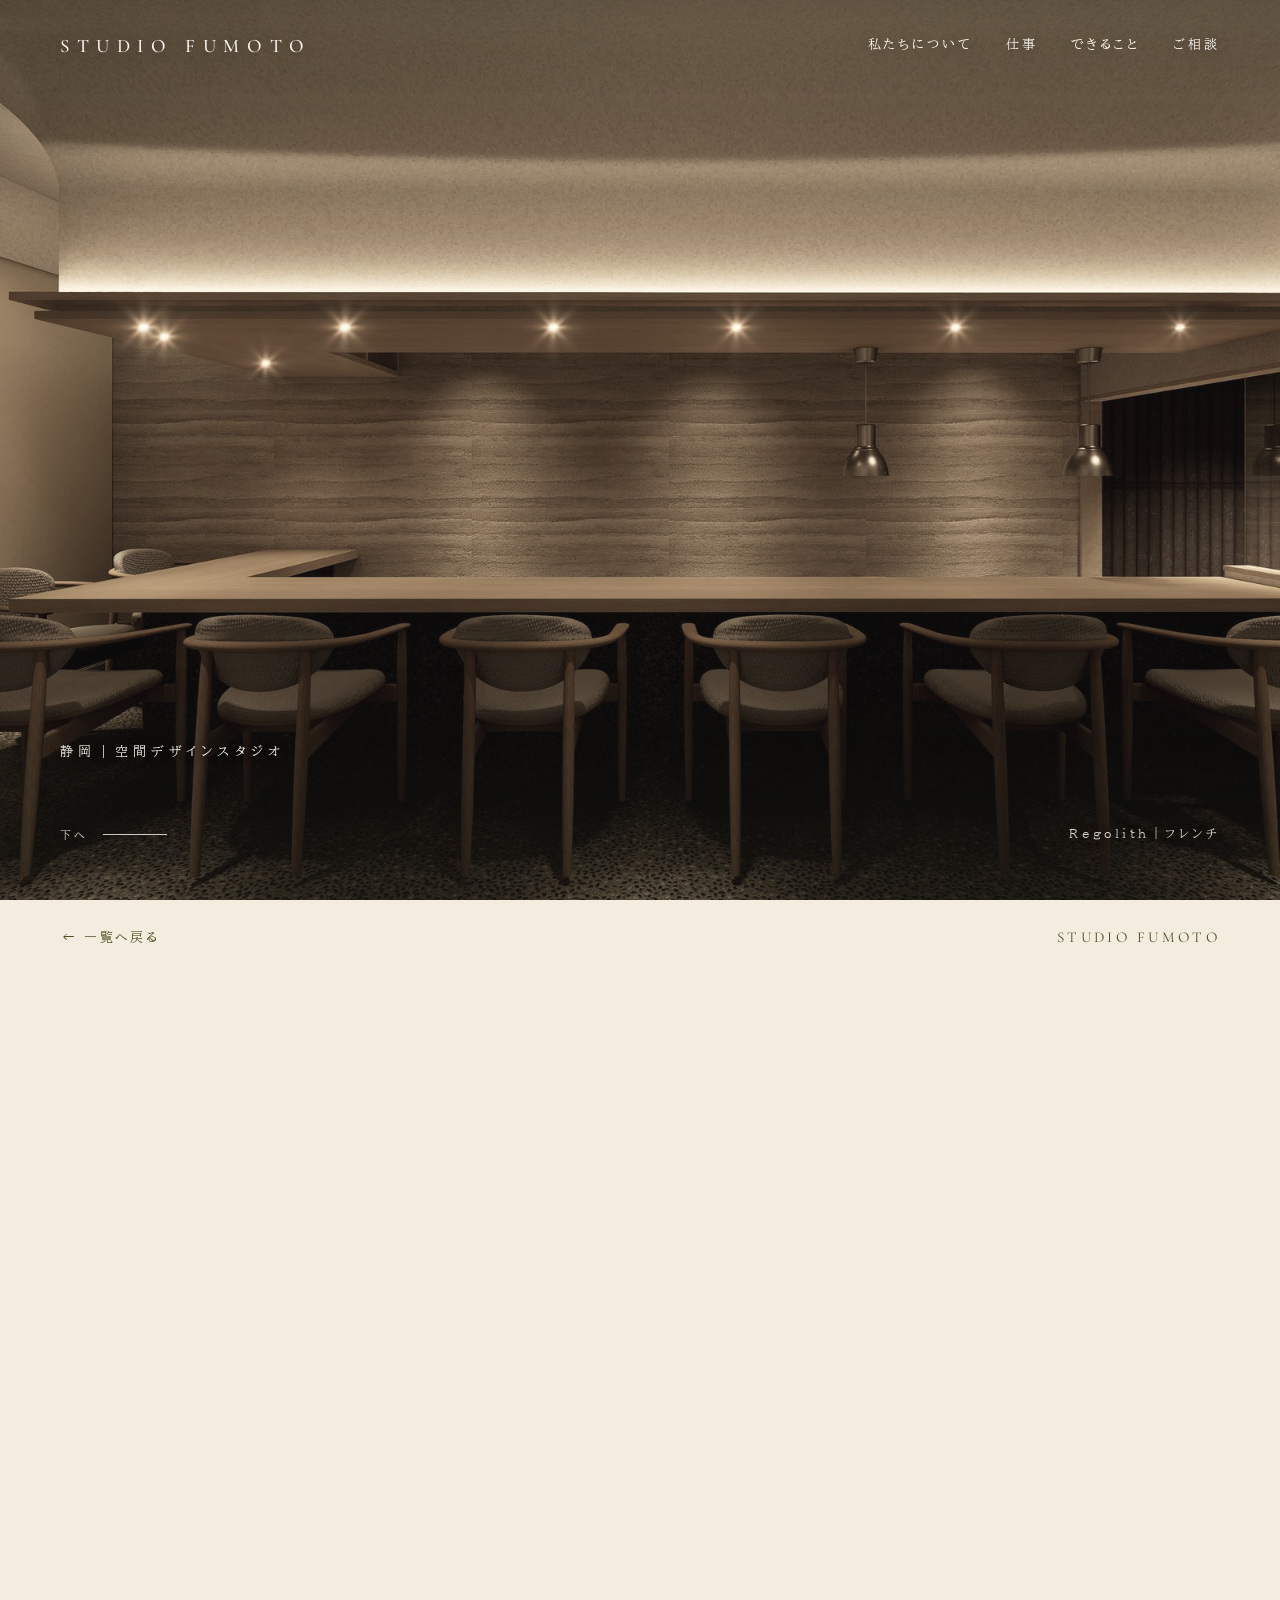
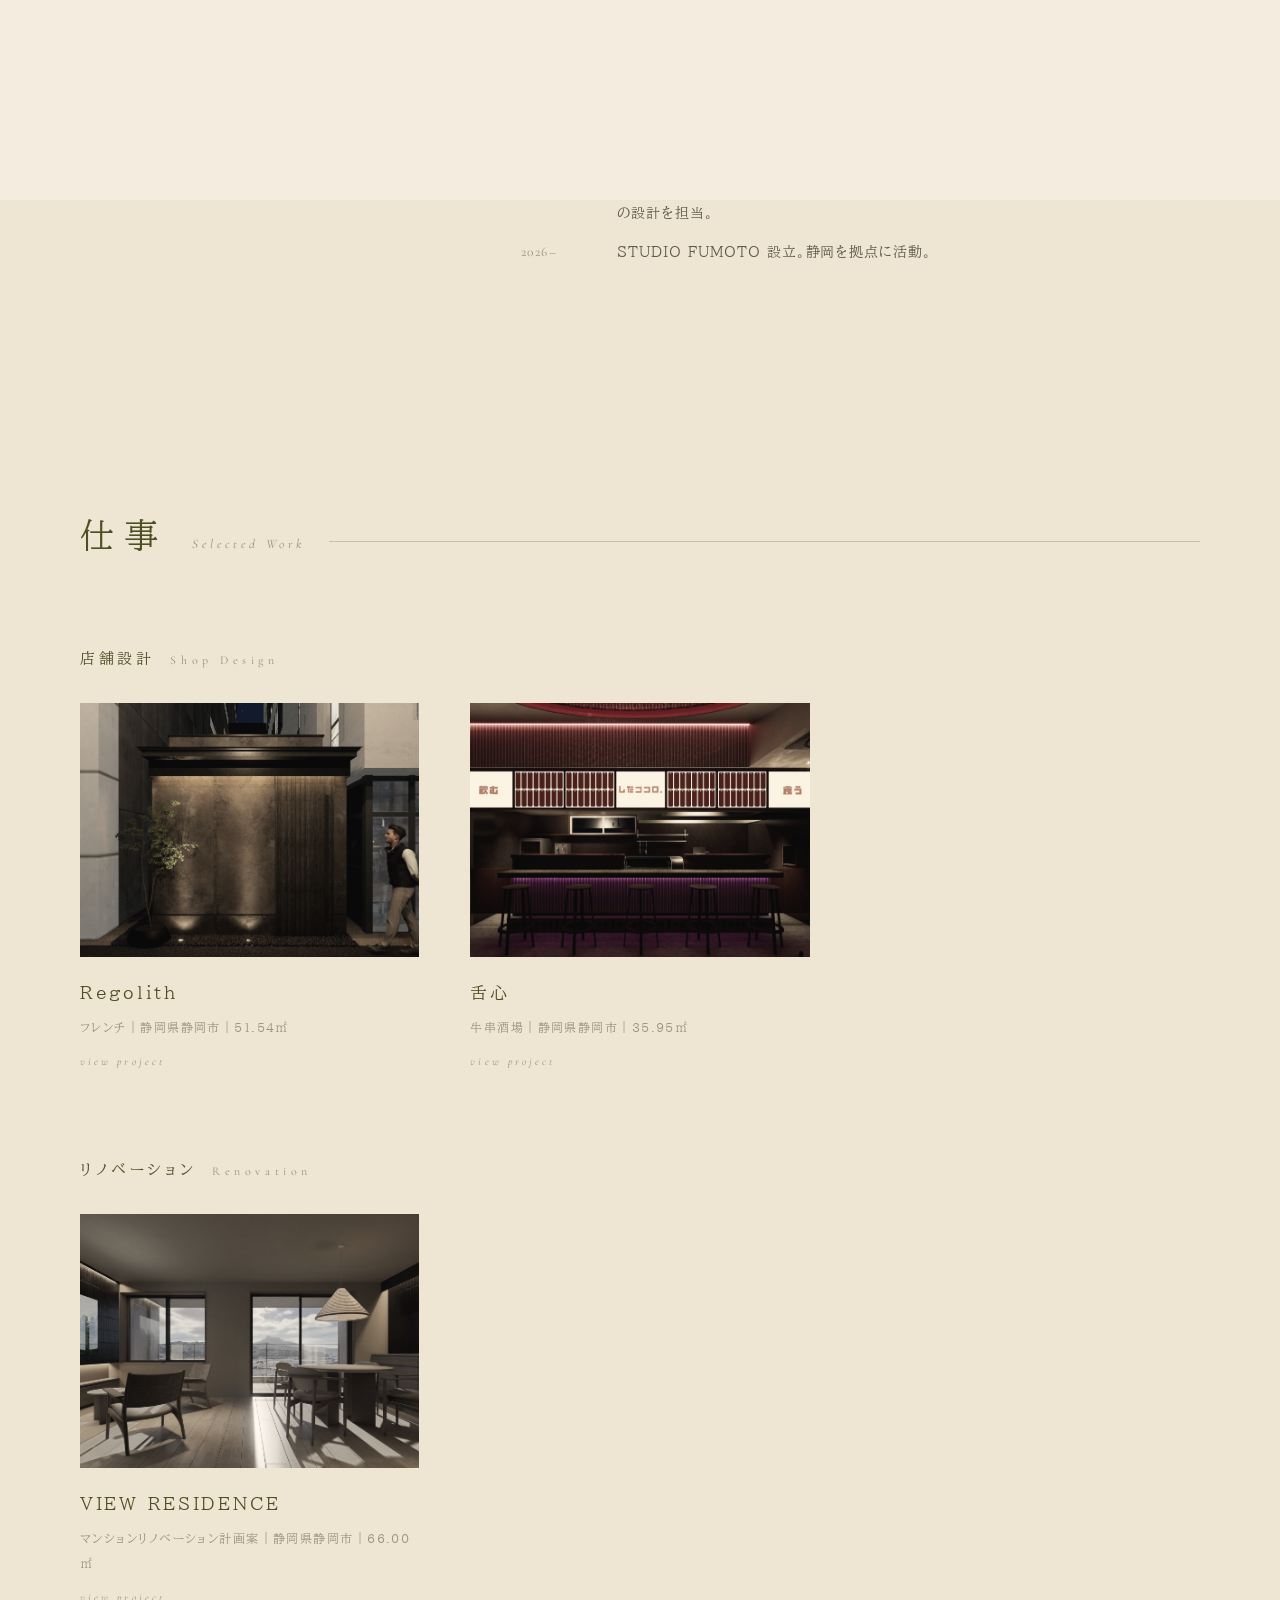
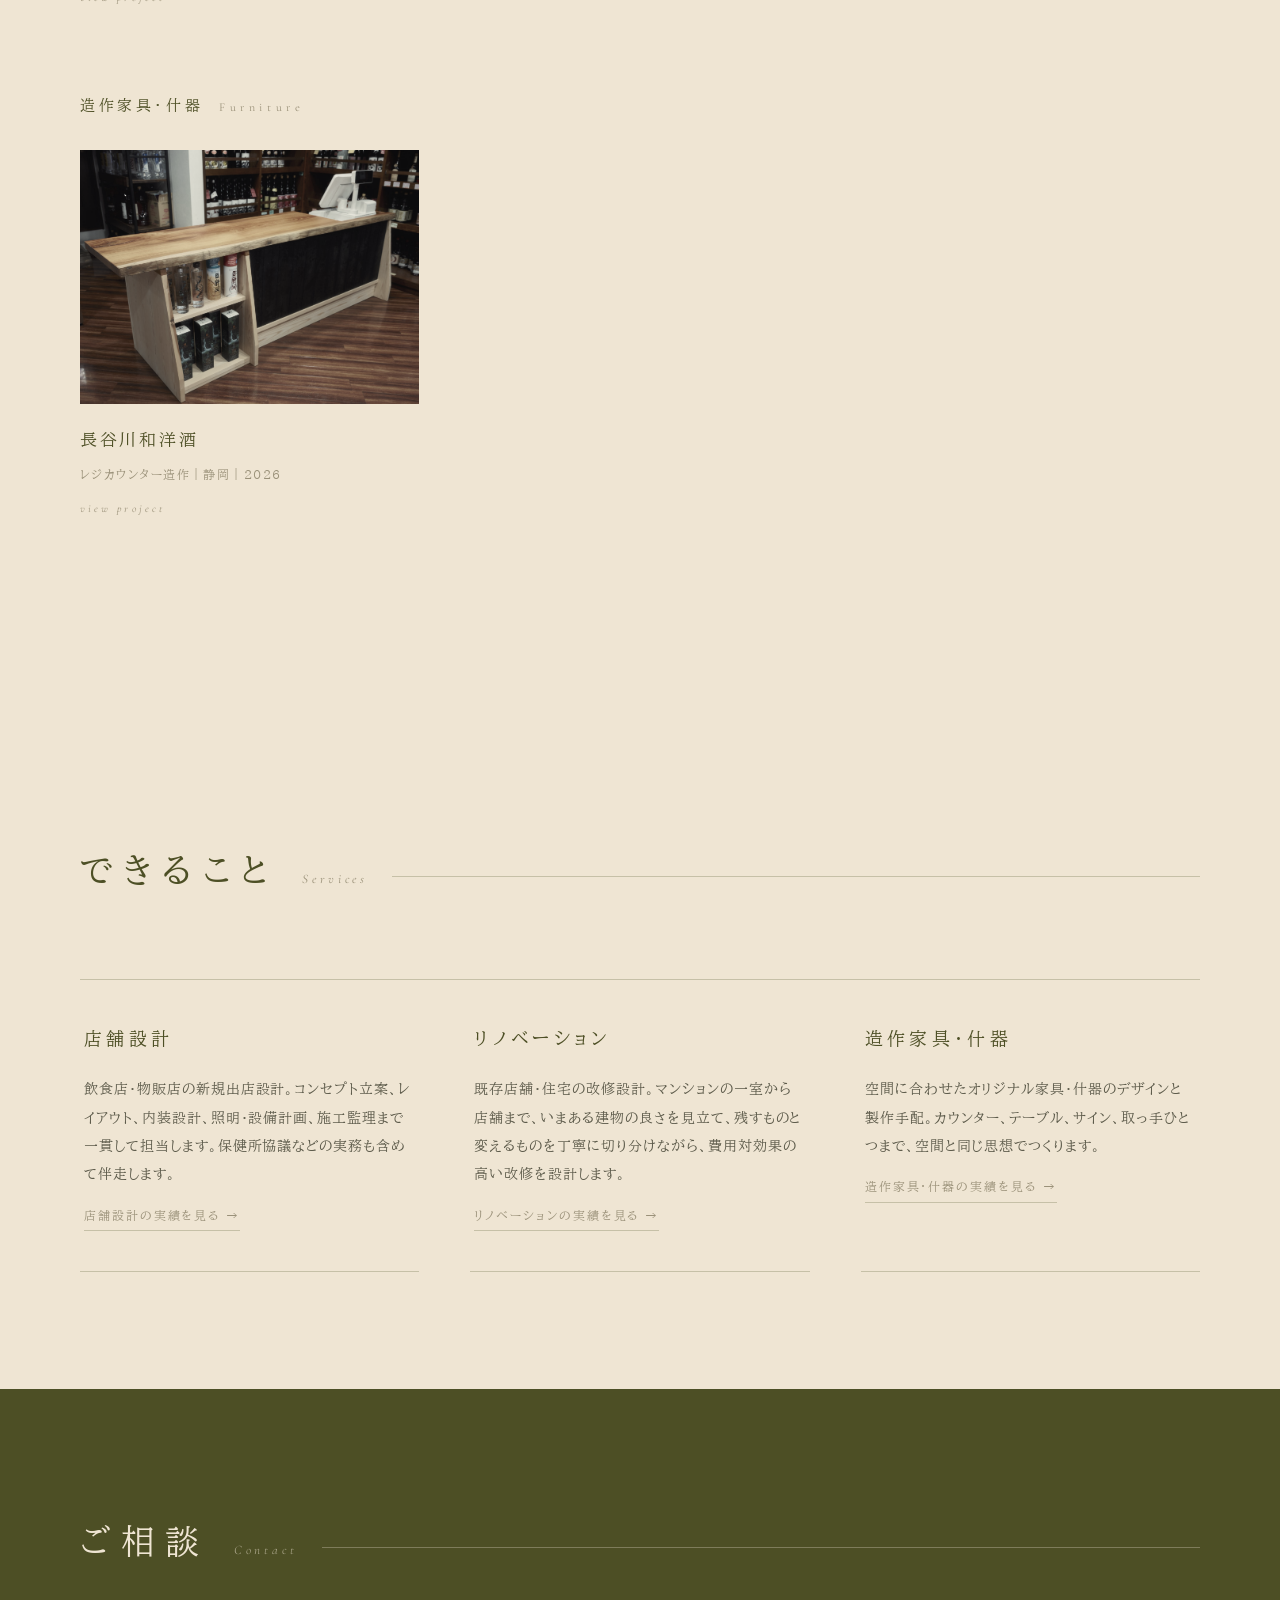
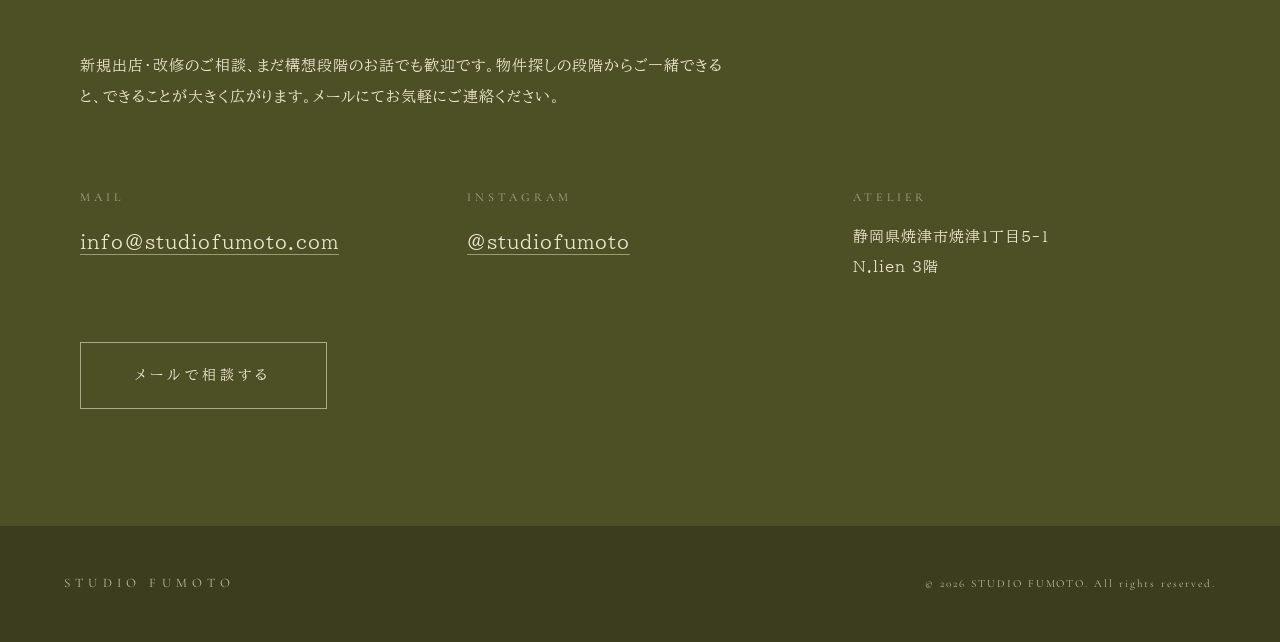
==== index.html @ 3b3cb63b "Align Works categories with Services names" ====
<!DOCTYPE html>
<html lang="ja">
<head>
<meta charset="UTF-8">
<meta name="viewport" content="width=device-width, initial-scale=1.0">
<title>STUDIO FUMOTO｜静岡の空間デザインスタジオ</title>
<meta name="description" content="STUDIO FUMOTO(スタジオ フモト)は、静岡を拠点とする空間デザインスタジオです。店舗設計・インテリアデザイン・マンションリノベーションを中心に、「おかえりを育む」場づくりを実践しています。">
<link rel="canonical" href="https://studiofumoto.com/">
<meta property="og:type" content="website">
<meta property="og:site_name" content="STUDIO FUMOTO">
<meta property="og:title" content="STUDIO FUMOTO｜静岡の空間デザインスタジオ">
<meta property="og:description" content="STUDIO FUMOTO（スタジオ フモト）は、静岡を拠点とする空間デザインスタジオです。店舗デザイン・内装設計・マンション（住宅）リノベーション・工事監理を一貫してお手伝いします。">
<meta property="og:url" content="https://studiofumoto.com/">
<meta property="og:image" content="https://studiofumoto.com/images/regolith_cg_4.jpg">
<meta property="og:locale" content="ja_JP">
<meta name="twitter:card" content="summary_large_image">
<link rel="preconnect" href="https://fonts.googleapis.com">
<link rel="preconnect" href="https://fonts.gstatic.com" crossorigin>
<link href="https://fonts.googleapis.com/css2?family=BIZ+UDPMincho&family=Cormorant+Garamond:ital,wght@0,400;0,500;1,400&display=swap" rel="stylesheet">
<style>
/* ============================================================
   STUDIO FUMOTO — design tokens
   （手書きロゴの地色・墨色に合わせたベージュ×苔）
   ============================================================ */
:root{
  --beige:#EFE5D3;
  --beige-soft:#F4EDDF;
  --moss:#4D4F25;
  --moss-deep:#3B3D1E;
  --ink:#35362B;
  --ink-soft:#5C5A4A;
  --sand:#9A9179;
  --line:rgba(77,79,37,.25);
  --white:#FBF8F1;
  --serif-jp:"BIZ UDPMincho","Hiragino Mincho ProN",serif;
  --serif-en:"Cormorant Garamond","BIZ UDPMincho",serif;
}
*{margin:0;padding:0;box-sizing:border-box}
html{scroll-behavior:smooth}
body{
  font-family:var(--serif-jp);
  background:var(--beige);
  color:var(--ink);
  line-height:2.1;
  letter-spacing:.06em;
  -webkit-font-smoothing:antialiased;
  overflow-x:hidden;
}
::selection{background:var(--moss);color:var(--beige)}
img{max-width:100%;display:block}
a{color:inherit;text-decoration:none}
.en{font-family:var(--serif-en)}
:focus-visible{outline:2px solid var(--moss);outline-offset:3px}
.sr-only{position:absolute;width:1px;height:1px;overflow:hidden;clip:rect(0 0 0 0);white-space:nowrap}

/* ============================================================
   0. イントロ：手書き「おかえりを育む」→ ふわーんと消える
   ============================================================ */
#intro{
  position:fixed;inset:0;z-index:200;
  background:var(--beige);
  display:flex;align-items:center;justify-content:center;
  transition:opacity 1s ease;
}
#intro.done{opacity:0;pointer-events:none}
#intro img{
  width:min(62vw,540px);
  -webkit-mask-image:linear-gradient(100deg,#000 42%,transparent 58%);
          mask-image:linear-gradient(100deg,#000 42%,transparent 58%);
  -webkit-mask-size:280% 100%;mask-size:280% 100%;
  -webkit-mask-position:98% 0;mask-position:98% 0;
  animation:
    write 2.6s cubic-bezier(.45,.05,.35,1) .4s forwards,
    fuwan 1.4s ease 3.6s forwards;
}
@keyframes write{to{-webkit-mask-position:0% 0;mask-position:0% 0}}
@keyframes fuwan{to{opacity:0;filter:blur(10px);transform:translateY(-8px) scale(1.02)}}
@media (prefers-reduced-motion:reduce){#intro{display:none}}

/* ============================================================
   1. ヘッダー
   ============================================================ */
header{
  position:fixed;top:0;left:0;right:0;z-index:100;
  display:flex;justify-content:space-between;align-items:center;
  padding:26px clamp(20px,5vw,60px);
}
header .logo .en{
  font-size:clamp(15px,1.5vw,19px);letter-spacing:.4em;font-weight:500;
  color:var(--white);transition:color .5s;
  text-shadow:0 1px 14px rgba(30,30,22,.35);
}
nav{display:flex;gap:clamp(14px,2.6vw,38px)}
nav a{
  font-size:13px;letter-spacing:.22em;color:var(--white);
  position:relative;padding-bottom:3px;transition:color .5s;
  text-shadow:0 1px 12px rgba(30,30,22,.35);
}
nav a::after{
  content:"";position:absolute;left:0;bottom:0;width:0;height:1px;
  background:currentColor;transition:width .4s ease;
}
nav a:hover::after,nav a:focus-visible::after{width:100%}
header.scrolled{background:linear-gradient(rgba(239,229,211,.95) 60%,rgba(239,229,211,0))}
header.scrolled .logo .en,header.scrolled nav a{color:var(--moss);text-shadow:none}
@media (max-width:560px){
  nav a{font-size:11.5px;letter-spacing:.14em}
}

/* ============================================================
   2. ヒーロー：施工写真シャッフル・クロスフェード
   ============================================================ */
.hero{position:relative;height:100svh;overflow:hidden;background:#232219}
.hero .slide{
  position:absolute;inset:0;opacity:0;
  transition:opacity 1.8s ease;
}
.hero .slide img{
  width:100%;height:100%;object-fit:cover;
  filter:saturate(.55) sepia(.14) contrast(.93) brightness(1.02);
}
.hero .slide.active{opacity:1}
.hero .slide.active img{animation:kenburns 7.5s ease-out forwards}
@keyframes kenburns{from{transform:scale(1.05)}to{transform:scale(1)}}
@media (prefers-reduced-motion:reduce){.hero .slide.active img{animation:none}}
.hero::after{
  content:"";position:absolute;inset:0;pointer-events:none;
  background:
    linear-gradient(rgba(30,30,22,.3),transparent 24%),
    linear-gradient(transparent 74%,rgba(30,30,22,.34));
}
.hero .eyebrow{
  position:absolute;left:clamp(20px,5vw,60px);bottom:15vh;z-index:2;
  font-size:12.5px;letter-spacing:.42em;color:var(--white);
  text-shadow:0 1px 12px rgba(30,30,22,.4);
}
.slide-caption{
  position:absolute;right:clamp(20px,5vw,60px);bottom:6vh;z-index:2;
  font-size:11.5px;letter-spacing:.3em;color:rgba(251,248,241,.85);
  text-shadow:0 1px 10px rgba(30,30,22,.5);
  transition:opacity .5s;
}
.slide-caption.fade{opacity:0}
.scroll-cue{
  position:absolute;left:clamp(20px,5vw,60px);bottom:6vh;z-index:2;
  display:flex;align-items:center;gap:14px;
  font-size:11px;letter-spacing:.3em;color:rgba(251,248,241,.85);
  text-shadow:0 1px 10px rgba(30,30,22,.5);
}
.scroll-cue::after{
  content:"";width:64px;height:1px;background:rgba(251,248,241,.8);
  animation:cue 2.6s ease-in-out infinite;transform-origin:left;
}
@keyframes cue{0%,100%{transform:scaleX(.4);opacity:.5}50%{transform:scaleX(1);opacity:1}}

/* ============================================================
   sections 共通
   ============================================================ */
section{padding:clamp(90px,13vh,150px) clamp(24px,6vw,64px)}
.inner{max-width:1120px;margin:0 auto}
.sec-head{display:flex;align-items:baseline;gap:24px;margin-bottom:clamp(48px,8vh,76px)}
.sec-head .jp{
  font-size:clamp(24px,3vw,34px);font-weight:400;letter-spacing:.3em;
  white-space:nowrap;color:var(--moss);
}
.sec-head .en{font-size:13px;letter-spacing:.3em;color:var(--sand);font-style:italic;white-space:nowrap}
.sec-head::after{content:"";flex:1;height:1px;background:var(--line);transform:translateY(-6px)}

/* ============================================================
   3. 私たちについて
   ============================================================ */
.about-grid{
  display:grid;grid-template-columns:1fr;max-width:640px;
  align-items:start;margin-bottom:clamp(64px,10vh,96px);
}
.about .label{
  font-family:var(--serif-en);font-size:12px;letter-spacing:.38em;
  color:var(--sand);margin-bottom:18px;
}
.about h3{
  font-size:clamp(24px,2.8vw,32px);font-weight:400;
  letter-spacing:.18em;line-height:1.9;margin-bottom:28px;color:var(--moss);
}
.about .okaeri-logo{
  width:min(72vw,340px);margin:6px 0 30px;
}
.about p{color:var(--ink-soft);font-size:14.5px;margin-bottom:18px}
.profile{
  border-top:1px solid var(--line);padding-top:48px;
  display:grid;grid-template-columns:auto 1fr;gap:7vw;align-items:start;
}
.profile .name-jp{font-size:22px;letter-spacing:.3em;font-weight:400;white-space:nowrap;color:var(--moss)}
.profile .name-role{font-family:var(--serif-en);font-size:12.5px;letter-spacing:.16em;color:var(--sand);margin-top:8px}
.profile dl{display:grid;grid-template-columns:auto 1fr;gap:10px 32px;font-size:13.5px}
.profile dt{font-family:var(--serif-en);letter-spacing:.12em;color:var(--sand);white-space:nowrap}
.profile dd{color:var(--ink-soft)}
@media (max-width:760px){
  .about-grid,.profile{grid-template-columns:1fr;gap:48px}
  .profile dl{grid-template-columns:1fr;gap:2px}
  .profile dd{margin-bottom:14px}
}

/* ============================================================
   4. 仕事
   ============================================================ */
.work-grid{
  display:grid;gap:clamp(32px,4vw,56px);
  grid-template-columns:repeat(auto-fill,minmax(280px,1fr));
}
.work-cat{
  display:flex;align-items:baseline;gap:16px;
  margin:0 0 28px;scroll-margin-top:110px;
}
.work-cat + .work-grid{margin-bottom:clamp(64px,9vh,96px)}
.work-cat .jp{font-size:15px;letter-spacing:.24em;color:var(--moss)}
.work-cat .en{font-family:var(--serif-en);font-size:12px;letter-spacing:.38em;color:var(--sand)}
.work-item .ph{
  aspect-ratio:4/3;overflow:hidden;background:#DDD3BE;cursor:pointer;
}
.work-item .ph img{
  width:100%;height:100%;object-fit:cover;
  filter:saturate(.55) sepia(.14) contrast(.93) brightness(1.02);
  transition:transform 1.2s ease;
}
.work-item .ph:hover img,.work-item .ph:focus-visible img{transform:scale(1.04)}
.work-item h3{
  margin-top:18px;font-size:17px;font-weight:400;
  letter-spacing:.16em;color:var(--moss);
}
.work-item .meta{margin-top:4px;font-size:12px;letter-spacing:.12em;color:var(--sand)}
.work-item .view{
  font-family:var(--serif-en);font-size:11px;letter-spacing:.28em;
  color:var(--sand);margin-top:10px;font-style:italic;
}

/* ============================================================
   5. できること
   ============================================================ */
.services-grid{
  display:grid;grid-template-columns:repeat(auto-fit,minmax(260px,1fr));
  gap:0 clamp(32px,4vw,64px);
  border-top:1px solid var(--line);
}
.service{padding:40px 4px;border-bottom:1px solid var(--line)}
.service h3{
  font-size:18px;font-weight:400;letter-spacing:.24em;
  color:var(--moss);margin-bottom:18px;
}
.service p{font-size:13.5px;color:var(--ink-soft)}
.service .to-work{
  display:inline-block;margin-top:14px;
  font-size:12px;letter-spacing:.16em;
  color:var(--sand);text-decoration:none;border-bottom:1px solid var(--line);padding-bottom:2px;
  transition:color .3s;
}
.service .to-work:hover{color:var(--moss)}

/* ============================================================
   6. ご相談：苔色で反転、視認性を最優先に
   ============================================================ */
#contact{background:var(--moss);color:var(--beige)}
#contact .sec-head .jp{color:var(--beige)}
#contact .sec-head .en{color:rgba(239,229,211,.55)}
#contact .sec-head::after{background:rgba(239,229,211,.3)}
#contact .lead{
  max-width:660px;font-size:clamp(13.5px,1.5vw,15px);
  margin-bottom:clamp(52px,8vh,80px);
}
#contact dl{
  display:grid;gap:40px;
  grid-template-columns:repeat(auto-fit,minmax(250px,1fr));
}
#contact dt{
  font-family:var(--serif-en);font-size:12px;letter-spacing:.34em;
  color:rgba(239,229,211,.6);margin-bottom:12px;
}
#contact dd{font-size:clamp(16px,1.8vw,19px);letter-spacing:.06em}
#contact dd a{
  border-bottom:1px solid rgba(239,229,211,.5);
  padding-bottom:3px;transition:border-color .3s;
}
#contact dd a:hover{border-color:var(--beige)}
#contact .addr{font-size:15px;line-height:2}
#contact .mailbtn{
  display:inline-block;margin-top:60px;
  padding:18px 54px;border:1px solid rgba(239,229,211,.6);
  font-size:14px;letter-spacing:.3em;
  transition:background .4s,color .4s;
}
#contact .mailbtn:hover{background:var(--beige);color:var(--moss)}

/* ============================================================
   7. フッター
   ============================================================ */
footer{
  background:var(--moss-deep);color:rgba(239,229,211,.75);
  padding:44px clamp(24px,6vw,64px);
  display:flex;justify-content:space-between;align-items:center;
  flex-wrap:wrap;gap:12px;
}
footer .en{letter-spacing:.4em;font-size:13px}
footer small{font-family:var(--serif-en);font-size:11px;letter-spacing:.18em}

/* ============================================================
   作品詳細（モーダル）
   ============================================================ */
.detail{
  position:fixed;inset:0;z-index:150;background:var(--beige-soft);
  overflow-y:auto;transform:translateY(100%);
  transition:transform .7s cubic-bezier(.65,0,.35,1);
}
.detail.open{transform:translateY(0)}
.detail-bar{
  position:sticky;top:0;z-index:2;
  display:flex;justify-content:space-between;align-items:center;
  padding:22px clamp(20px,5vw,60px);
  background:linear-gradient(var(--beige-soft) 70%,transparent);
}
.detail-back{
  font-family:var(--serif-jp);font-size:13px;letter-spacing:.2em;
  background:none;border:none;color:var(--moss);cursor:pointer;padding:6px 2px;
}
.detail-inner{max-width:880px;margin:0 auto;padding:40px clamp(24px,6vw,64px) 140px}
.detail-inner h2{
  font-size:clamp(28px,4vw,42px);font-weight:400;
  letter-spacing:.24em;color:var(--moss);
}
.detail-meta{font-size:13px;letter-spacing:.16em;color:var(--sand);margin:10px 0 56px}
.detail-label{
  font-family:var(--serif-en);font-size:12px;letter-spacing:.36em;
  color:var(--sand);margin:72px 0 22px;font-style:italic;
}
.concept-title{
  font-size:clamp(21px,2.6vw,27px);letter-spacing:.3em;
  color:var(--moss);margin-bottom:24px;
}
.detail-concept p{font-size:14.5px;color:var(--ink-soft);margin-bottom:16px}
.detail-figure{margin-bottom:28px}
.detail-figure img{width:100%}
.detail-note{font-size:13.5px;color:var(--ink-soft)}

/* スクロールで現れる要素 */
.reveal{opacity:0;transform:translateY(24px);transition:opacity 1s ease,transform 1s ease}
.reveal.in{opacity:1;transform:none}
@media (prefers-reduced-motion:reduce){
  .reveal{opacity:1;transform:none;transition:none}
}
</style>
<script type="application/ld+json">
{
  "@context": "https://schema.org",
  "@type": "ProfessionalService",
  "name": "STUDIO FUMOTO",
  "alternateName": "スタジオ フモト",
  "description": "静岡を拠点とする空間デザインスタジオ。飲食店・物販店の店舗デザイン、内装設計、マンション・住宅のリノベーション、工事監理までを一貫して手がける。",
  "url": "https://studiofumoto.com/",
  "email": "info@studiofumoto.com",
  "image": "https://studiofumoto.com/images/regolith_cg_4.jpg",
  "address": {"@type": "PostalAddress", "addressLocality": "焼津市", "addressRegion": "静岡県", "addressCountry": "JP"},
  "areaServed": "JP",
  "sameAs": ["https://www.instagram.com/studiofumoto/"],
  "founder": {"@type": "Person", "name": "中山 聡真"},
  "foundingDate": "2026-01",
  "knowsAbout": ["店舗デザイン", "内装設計", "リノベーション", "工事監理", "家具・什器デザイン"]
}
</script>
</head>
<body>

<!-- ================= INTRO ================= -->
<div id="intro" aria-hidden="true">
  <img src="images/okaeri_logo.svg" alt="">
</div>

<header id="header">
  <a class="logo" href="#top" aria-label="STUDIO FUMOTO トップへ">
    <span class="en">STUDIO FUMOTO</span>
  </a>
  <nav aria-label="サイト内メニュー">
    <a href="#about">私たちについて</a>
    <a href="#work">仕事</a>
    <a href="#services">できること</a>
    <a href="#contact">ご相談</a>
  </nav>
</header>

<main id="top">
  <h1 class="sr-only">STUDIO FUMOTO｜静岡の空間デザインスタジオ — おかえりを育む</h1>

  <!-- ================= HERO (CROSSFADE: Regolith → 舌心) ================= -->
  <div class="hero" id="hero">
    <p class="eyebrow">静岡｜空間デザインスタジオ</p>
    <div class="slide-caption" id="slideCaption"></div>
    <div class="scroll-cue">下へ</div>
  </div>

  <!-- ================= ABOUT ================= -->
  <section class="about" id="about">
    <div class="inner">
      <div class="sec-head reveal">
        <span class="jp">私たちについて</span>
        <span class="en">About</span>
      </div>
      <div class="about-grid">
        <div class="reveal">
          <div class="label">PHILOSOPHY</div>
          <h3>おかえりを育む</h3>
          <p>「おかえり」は、帰る場所と、迎えてくれる人がいて、はじめて成り立つ言葉です。</p>
          <p>一日の終わりに灯りがついている。扉を開けると、いつもの声がする。そんな何気ないやりとりがくれる安心感や温かみは、本来、誰にとっても当たり前であってほしいもの。</p>
          <p>挑戦する日も、疲れて帰る日も、変わらずに迎えてくれる場所がある。その当たり前を、建築で育てていきます。</p>
        </div>
      </div>
      <div class="profile reveal">
        <div>
          <div class="name-jp">中山 聡真</div>
          <div class="name-role">Nakayama Soma｜Interior &amp; Architectural Designer</div>
        </div>
        <dl>
          <dt>2019–2022</dt><dd>静岡県内の建築設計事務所 — 戸建・集合住宅、店舗、クリニック、街づくりなど、幅広い用途の建築設計を担当。</dd>
          <dt>2022–2023</dt><dd>東京都内の一級建築士事務所 — 店舗設計をメインとして多くの業種の店舗設計、インテリアデザインを担当。</dd>
          <dt>2023–2025</dt><dd>東京都内の一級建築士事務所 — 新築住宅、大型住宅、別荘、マンションリノベーションなどの設計を担当。</dd>
          <dt>2026–</dt><dd>STUDIO FUMOTO 設立。静岡を拠点に活動。</dd>
        </dl>
      </div>
    </div>
  </section>

  <!-- ================= WORK ================= -->
  <section class="work" id="work">
    <div class="inner">
      <div class="sec-head reveal">
        <span class="jp">仕事</span>
        <span class="en">Selected Work</span>
      </div>
      <div class="work-cat reveal" id="work-interior">
        <span class="jp">店舗設計</span>
        <span class="en">Shop Design</span>
      </div>
      <div class="work-grid">
        <div class="work-item reveal">
          <div class="ph" data-project="regolith" role="button" tabindex="0" aria-label="Regolithの詳細を見る">
            <img src="images/regolith_cg_1.jpg" alt="Regolith 外観CGパース" loading="lazy">
          </div>
          <h3>Regolith</h3>
          <div class="meta">フレンチ｜静岡県静岡市｜51.54㎡</div>
          <div class="view">view project</div>
        </div>
        <div class="work-item reveal">
          <div class="ph" data-project="zesshin" role="button" tabindex="0" aria-label="舌心の詳細を見る">
            <img src="images/shitagokoro_cg_1.jpg" alt="舌心 店内CGパース" loading="lazy">
          </div>
          <h3>舌心</h3>
          <div class="meta">牛串酒場｜静岡県静岡市｜35.95㎡</div>
          <div class="view">view project</div>
        </div>
      </div>
      <div class="work-cat reveal" id="work-residence">
        <span class="jp">リノベーション</span>
        <span class="en">Renovation</span>
      </div>
      <div class="work-grid">
        <div class="work-item reveal">
          <div class="ph" data-project="renovation" role="button" tabindex="0" aria-label="VIEW RESIDENCEの詳細を見る">
            <img src="images/reno_cg_1.jpg" alt="VIEW RESIDENCE リビングCGパース" loading="lazy">
          </div>
          <h3>VIEW RESIDENCE</h3>
          <div class="meta">マンションリノベーション計画案｜静岡県静岡市｜66.00㎡</div>
          <div class="view">view project</div>
        </div>
      </div>
      <div class="work-cat reveal" id="work-furniture">
        <span class="jp">造作家具・什器</span>
        <span class="en">Furniture</span>
      </div>
      <div class="work-grid">
        <div class="work-item reveal">
          <div class="ph" data-project="hasegawa" role="button" tabindex="0" aria-label="長谷川和洋酒の詳細を見る">
            <img src="images/hasegawa_1.jpg" alt="長谷川和洋酒 レジカウンター" loading="lazy">
          </div>
          <h3>長谷川和洋酒</h3>
          <div class="meta">レジカウンター造作｜静岡｜2026</div>
          <div class="view">view project</div>
        </div>
      </div>
    </div>
  </section>

  <!-- ================= SERVICES ================= -->
  <section id="services">
    <div class="inner">
      <div class="sec-head reveal">
        <span class="jp">できること</span>
        <span class="en">Services</span>
      </div>
      <div class="services-grid reveal">
        <div class="service">
          <h3>店舗設計</h3>
          <p>飲食店・物販店の新規出店設計。コンセプト立案、レイアウト、内装設計、照明・設備計画、施工監理まで一貫して担当します。保健所協議などの実務も含めて伴走します。</p>
          <a class="to-work" href="#work-interior">店舗設計の実績を見る →</a>
        </div>
        <div class="service">
          <h3>リノベーション</h3>
          <p>既存店舗・住宅の改修設計。マンションの一室から店舗まで、いまある建物の良さを見立て、残すものと変えるものを丁寧に切り分けながら、費用対効果の高い改修を設計します。</p>
          <a class="to-work" href="#work-residence">リノベーションの実績を見る →</a>
        </div>
        <div class="service">
          <h3>造作家具・什器</h3>
          <p>空間に合わせたオリジナル家具・什器のデザインと製作手配。カウンター、テーブル、サイン、取っ手ひとつまで、空間と同じ思想でつくります。</p>
          <a class="to-work" href="#work-furniture">造作家具・什器の実績を見る →</a>
        </div>
      </div>
    </div>
  </section>

  <!-- ================= CONTACT ================= -->
  <section id="contact">
    <div class="inner">
      <div class="sec-head reveal">
        <span class="jp">ご相談</span>
        <span class="en">Contact</span>
      </div>
      <p class="lead reveal">新規出店・改修のご相談、まだ構想段階のお話でも歓迎です。物件探しの段階からご一緒できると、できることが大きく広がります。メールにてお気軽にご連絡ください。</p>
      <dl class="reveal">
        <div>
          <dt>MAIL</dt>
          <dd><a href="mailto:info@studiofumoto.com">info@studiofumoto.com</a></dd>
        </div>
        <div>
          <dt>INSTAGRAM</dt>
          <dd><a href="https://www.instagram.com/studiofumoto/" target="_blank" rel="noopener">@studiofumoto</a></dd>
        </div>
        <div>
          <dt>ATELIER</dt>
          <dd class="addr">静岡県焼津市焼津1丁目5-1<br>N.lien 3階</dd>
        </div>
      </dl>
      <a class="mailbtn reveal" href="mailto:info@studiofumoto.com">メールで相談する</a>
    </div>
  </section>

</main>

<div class="detail" id="detail" role="dialog" aria-modal="true">
  <div class="detail-bar">
    <button class="detail-back" id="detailBack">← 一覧へ戻る</button>
    <span class="en" style="letter-spacing:.22em;font-size:15px;color:var(--moss);">STUDIO FUMOTO</span>
  </div>
  <div class="detail-inner" id="detailInner"></div>
</div>

<footer>
  <span class="en">STUDIO FUMOTO</span>
  <small>© 2026 STUDIO FUMOTO. All rights reserved.</small>
</footer>

<script>
  // ---- scroll reveal ----
  const obs=new IntersectionObserver((entries)=>{
    entries.forEach(e=>{if(e.isIntersecting){e.target.classList.add('in');obs.unobserve(e.target);}});
  },{threshold:.15});
  document.querySelectorAll('.reveal').forEach(el=>obs.observe(el));

  // ---- hero：Regolith → 舌心 → 長谷川和洋酒 の順にクロスフェード ----
  const HERO_IMAGES=[
    {src:"images/regolith_cg_4.jpg",    caption:"Regolith｜フレンチ", alt:"Regolith 店内CGパース"},
    {src:"images/regolith_cg_2.jpg",    caption:"Regolith｜フレンチ", alt:"Regolith 店内CGパース"},
    {src:"images/regolith_cg_1.jpg",    caption:"Regolith｜フレンチ", alt:"Regolith 外観CGパース"},
    {src:"images/regolith_cg_3.jpg",    caption:"Regolith｜フレンチ", alt:"Regolith 店内CGパース"},
    {src:"images/regolith_cg_6.jpg",    caption:"Regolith｜フレンチ", alt:"Regolith 個室CGパース"},
    {src:"images/regolith_cg_5.jpg",    caption:"Regolith｜フレンチ", alt:"Regolith 店内CGパース"},
    {src:"images/shitagokoro_cg_1.jpg", caption:"舌心｜牛串酒場", alt:"舌心 店内CGパース"},
    {src:"images/shitagokoro_cg_2.jpg", caption:"舌心｜牛串酒場", alt:"舌心 店内CGパース"},
    {src:"images/shitagokoro_cg_4.jpg", caption:"舌心｜牛串酒場", alt:"舌心 外観CGパース"},
    {src:"images/shitagokoro_cg_3.jpg", caption:"舌心｜牛串酒場", alt:"舌心 店内CGパース"},
    {src:"images/shitagokoro_cg_5.jpg", caption:"舌心｜牛串酒場", alt:"舌心 個室CGパース"},
    {src:"images/hasegawa_1.jpg",       caption:"長谷川和洋酒｜レジカウンター造作", alt:"長谷川和洋酒 レジカウンター"},
  ];
  const INTERVAL=5000;
  const reduced=window.matchMedia('(prefers-reduced-motion: reduce)').matches;
  // 順番は固定：Regolith 6枚 → 舌心 5枚 → 長谷川和洋酒 1枚

  const hero=document.getElementById('hero');
  const cap=document.getElementById('slideCaption');
  const slides=HERO_IMAGES.map(({src,alt})=>{
    const d=document.createElement('div');
    d.className='slide';
    const im=document.createElement('img');
    im.src=src; im.alt=alt;
    d.appendChild(im);
    hero.prepend(d);
    return d;
  });

  let idx=-1;
  function next(){
    const prev=idx;
    idx=(idx+1)%slides.length;
    cap.classList.add('fade');
    setTimeout(()=>{
      if(prev>=0)slides[prev].classList.remove('active');
      slides[idx].classList.add('active');
      cap.textContent=HERO_IMAGES[idx].caption;
      cap.classList.remove('fade');
    },prev>=0?400:0);
  }
  function startSlides(){
    next();
    if(!reduced && slides.length>1) setInterval(next,INTERVAL);
  }

  // ---- intro：1セッション1回だけ再生 ----
  const intro=document.getElementById('intro');
  const seen=sessionStorage.getItem('introSeen');
  if(seen||reduced){
    intro.remove();
    startSlides();
  }else{
    sessionStorage.setItem('introSeen','1');
    setTimeout(startSlides,4200);                       // 消え際の裏で1枚目を出しておく
    setTimeout(()=>intro.classList.add('done'),4800);
    setTimeout(()=>intro.remove(),6000);
  }

  // ---- header：ヒーローを抜けたら苔色に ----
  const headerEl=document.getElementById('header');
  addEventListener('scroll',()=>{
    headerEl.classList.toggle('scrolled',scrollY>innerHeight*0.72);
  },{passive:true});

  // ---- work detail pages ----
  const PROJECTS = {
    zesshin: {
      title:"舌心", meta:"牛串酒場｜静岡県静岡市｜35.95㎡",
      conceptTitle:"カオス —混沌—",
      concept:[
        "洗練された重厚な扉を開け放つ。その瞬間、冷徹な「建前」は崩れ去り、熱気と野性が剥き出しの闇市が牙を剥く。",
        "炭の爆ぜる音と、肉の焦ける匂い。猥雑な路地裏の混沌が、人間の本能を鷲掴みにする。",
        "そして、その熱狂を抜け切った最奥には、外界から完全に隔離された絶対的な静寂が待つ。",
        "外殻の嘘と、内に燃える本能。人間の下心を暴き出す比類なき空間で、肉を喰らう原始的な喜びに没頭する。"
      ],
      cgs:["images/shitagokoro_cg_1.jpg","images/shitagokoro_cg_2.jpg","images/shitagokoro_cg_3.jpg","images/shitagokoro_cg_4.jpg","images/shitagokoro_cg_5.jpg"],
      photos:[],
      note:"竣工写真は現在準備中です。"
    },
    regolith: {
      title:"Regolith", meta:"フレンチ｜静岡県静岡市｜51.54㎡",
      conceptTitle:"純化 —じゅんか—",
      concept:[
        "外の喧騒を抜け、店内に足を踏み入れた瞬間から、日常のノイズが静かに削ぎ落とされる。",
        "空間の深さを活かして重ねた層が、非日常の景色を演出する。",
        "情報を削ぎ落とした静かな店内で、研ぎ澄まされた感覚のすべてを「一皿」へと向ける。",
        "心から美食に没頭できる、大人のための特別な場所を目指す。"
      ],
      cgs:["images/regolith_cg_1.jpg","images/regolith_cg_2.jpg","images/regolith_cg_3.jpg","images/regolith_cg_4.jpg","images/regolith_cg_5.jpg","images/regolith_cg_6.jpg"],
      photos:[],
      note:"2026年10月竣工予定。竣工写真は完成後に掲載します。"
    },
    renovation: {
      title:"VIEW RESIDENCE", meta:"マンションリノベーション計画案｜静岡県静岡市｜66.00㎡｜2LDK→1LDK",
      conceptTitle:"余白 —よはく—",
      concept:[
        "富士山と海を、暮らしの真ん中に。",
        "眺望の良い中古マンションの一室を、ふたりのための「ゆとりの1LDK」へ。個室を一つ減らし、LDKとキッチンを合わせて約18帖の主空間に。窓の正面に富士山、眼下には港。造作ベンチと間接照明が、眺めを楽しむための余白をつくる。",
        "寝室は木格子の引戸でゆるやかにつながり、洗面とランドリーを分けた家事動線が、ふたり暮らしの「ちょうどよさ」を支える。",
        "手仕事の施釉タイル、左官の壁、無垢の木。量産のリフォームでは出せない質感を、静岡の職人とともにつくる。"
      ],
      cgs:["images/reno_cg_1.jpg","images/reno_cg_2.jpg","images/reno_cg_3.jpg","images/reno_cg_4.jpg","images/reno_cg_5.jpg","images/reno_cg_6.jpg","images/reno_cg_7.jpg","images/reno_cg_8.jpg","images/reno_cg_9.jpg","images/reno_cg_10.jpg"],
      photos:[],
      note:""
    },
    hasegawa: {
      title:"長谷川和洋酒", meta:"レジカウンター造作｜静岡｜2026",
      conceptTitle:"", concept:[],
      cgs:["images/hasegawa_cg_1.jpg","images/hasegawa_cg_2.jpg","images/hasegawa_cg_3.jpg"],
      photos:["images/hasegawa_1.jpg","images/hasegawa_2.jpg","images/hasegawa_3.jpg","images/hasegawa_4.jpg","images/hasegawa_5.jpg","images/hasegawa_6.jpg","images/hasegawa_7.jpg"],
      note:""
    }
  };
  (function(){
    const detail=document.getElementById('detail');
    const inner=document.getElementById('detailInner');
    function esc(s){return s.replace(/&/g,'&amp;').replace(/</g,'&lt;');}
    function open(key){
      const p=PROJECTS[key]; if(!p) return;
      let h=`<h2>${esc(p.title)}</h2><div class="detail-meta">${esc(p.meta)}</div>`;
      if(p.concept.length){
        h+=`<div class="detail-label">CONCEPT</div>`;
        h+=`<div class="concept-title">${esc(p.conceptTitle)}</div>`;
        h+=`<div class="detail-concept">`+p.concept.map(t=>`<p>${esc(t)}</p>`).join('')+`</div>`;
      }
      if(p.cgs.length){
        h+=`<div class="detail-label">PERSPECTIVE</div>`;
        h+=p.cgs.map((s,i)=>`<figure class="detail-figure"><img src="${s}" alt="${esc(p.title)} CGパース ${i+1}" loading="lazy"></figure>`).join('');
      }
      if(p.photos.length){
        h+=`<div class="detail-label">PHOTOGRAPHS</div>`;
        h+=p.photos.map((s,i)=>`<figure class="detail-figure"><img src="${s}" alt="${esc(p.title)} 竣工写真 ${i+1}" loading="lazy"></figure>`).join('');
      }
      if(p.note){
        h+=`<div class="detail-label">NOTE</div><p class="detail-note">${esc(p.note)}</p>`;
      }
      inner.innerHTML=h;
      detail.classList.add('open');
      detail.scrollTop=0;
      document.body.style.overflow='hidden';
    }
    function close(){
      detail.classList.remove('open');
      document.body.style.overflow='';
    }
    document.querySelectorAll('[data-project]').forEach(el=>{
      el.addEventListener('click',()=>open(el.dataset.project));
      el.addEventListener('keydown',e=>{if(e.key==='Enter'||e.key===' '){e.preventDefault();open(el.dataset.project);}});
    });
    document.getElementById('detailBack').addEventListener('click',close);
    document.addEventListener('keydown',e=>{
      if(detail.classList.contains('open')&&e.key==='Escape')close();
    });
  })();
</script>

</body>
</html>
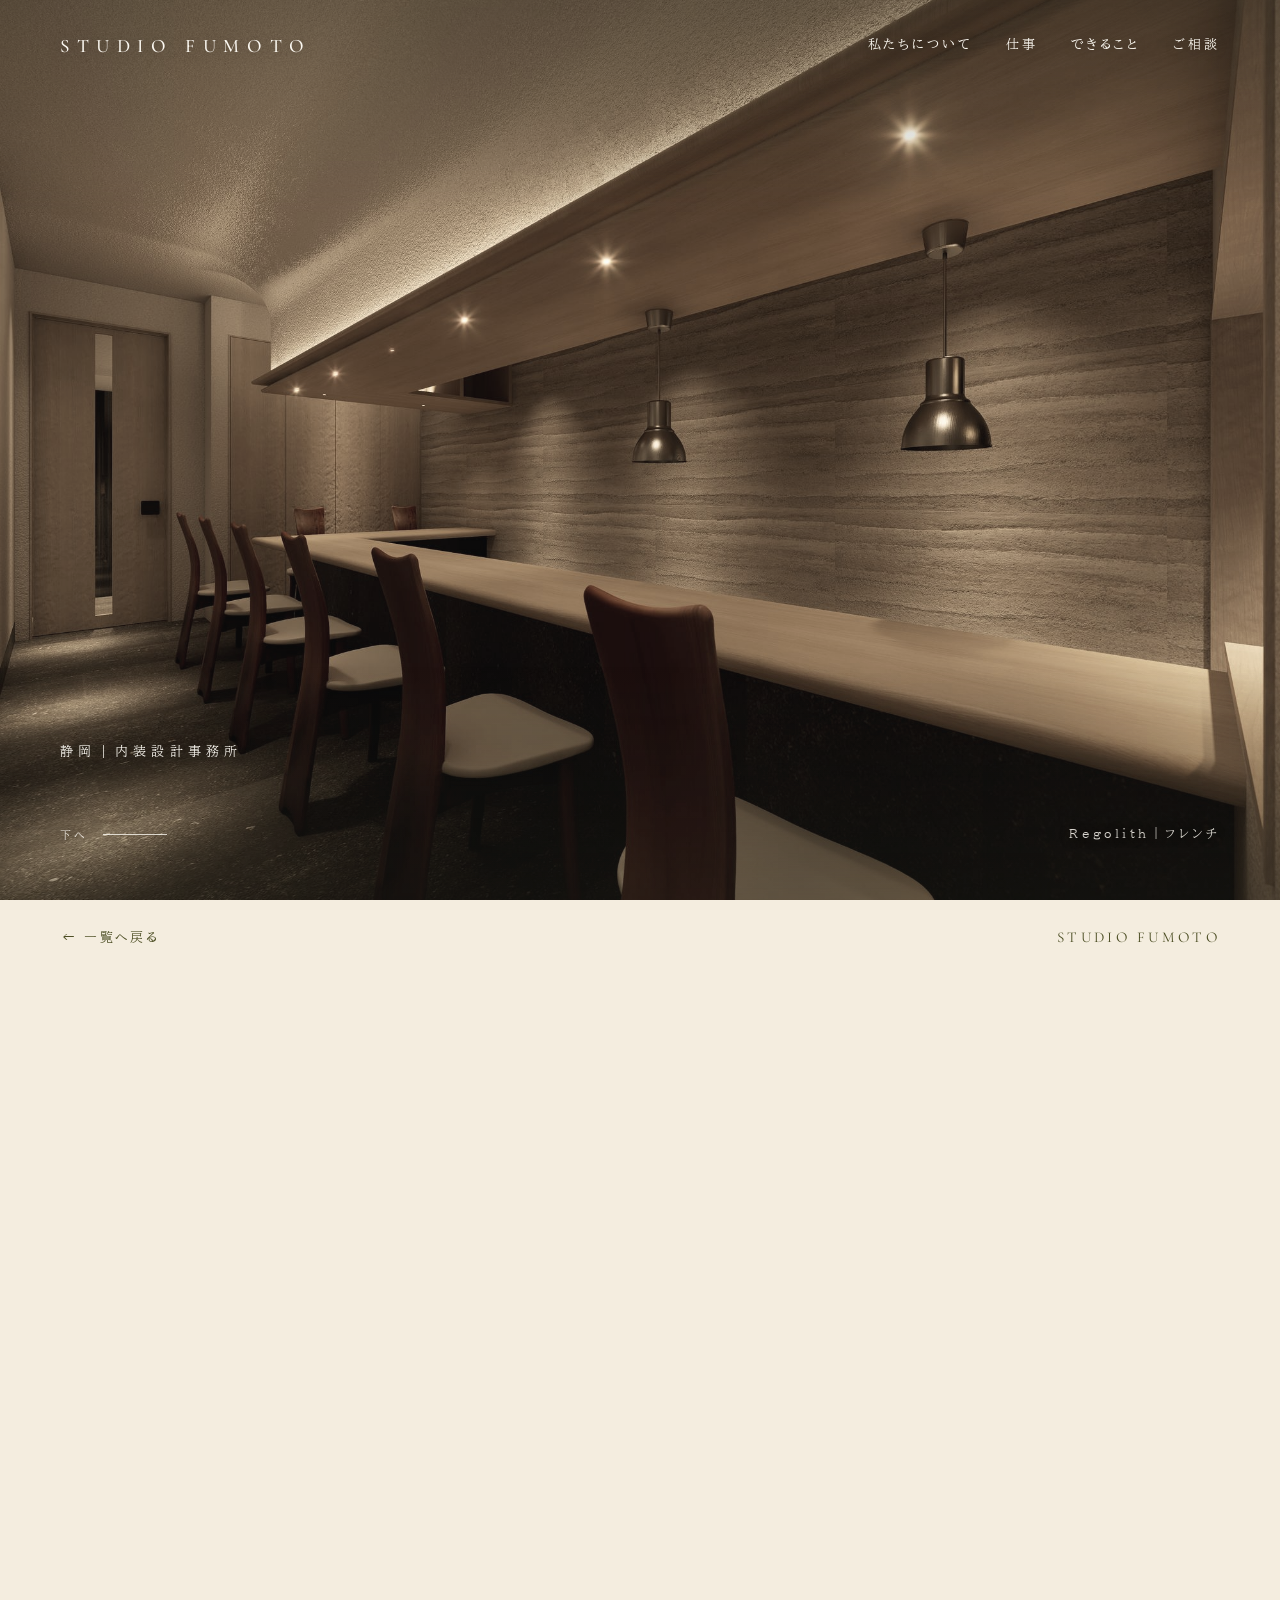
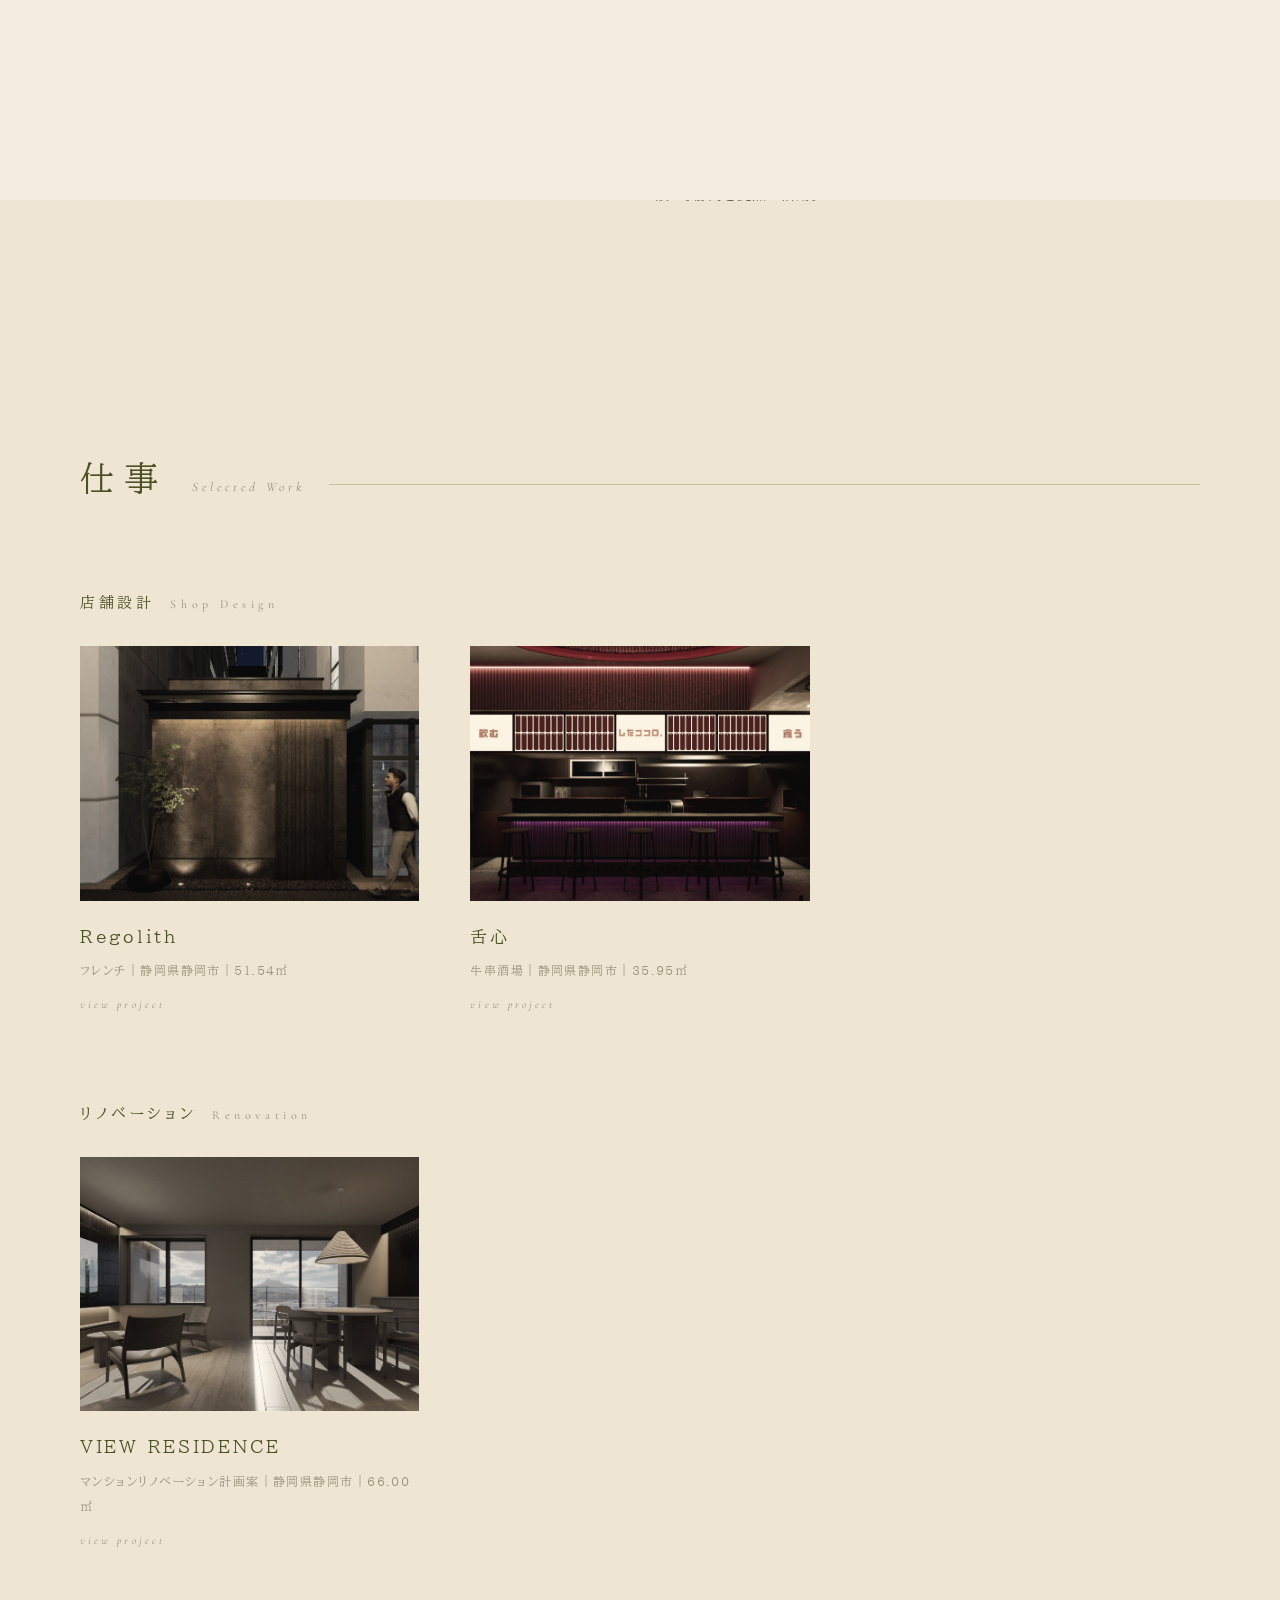
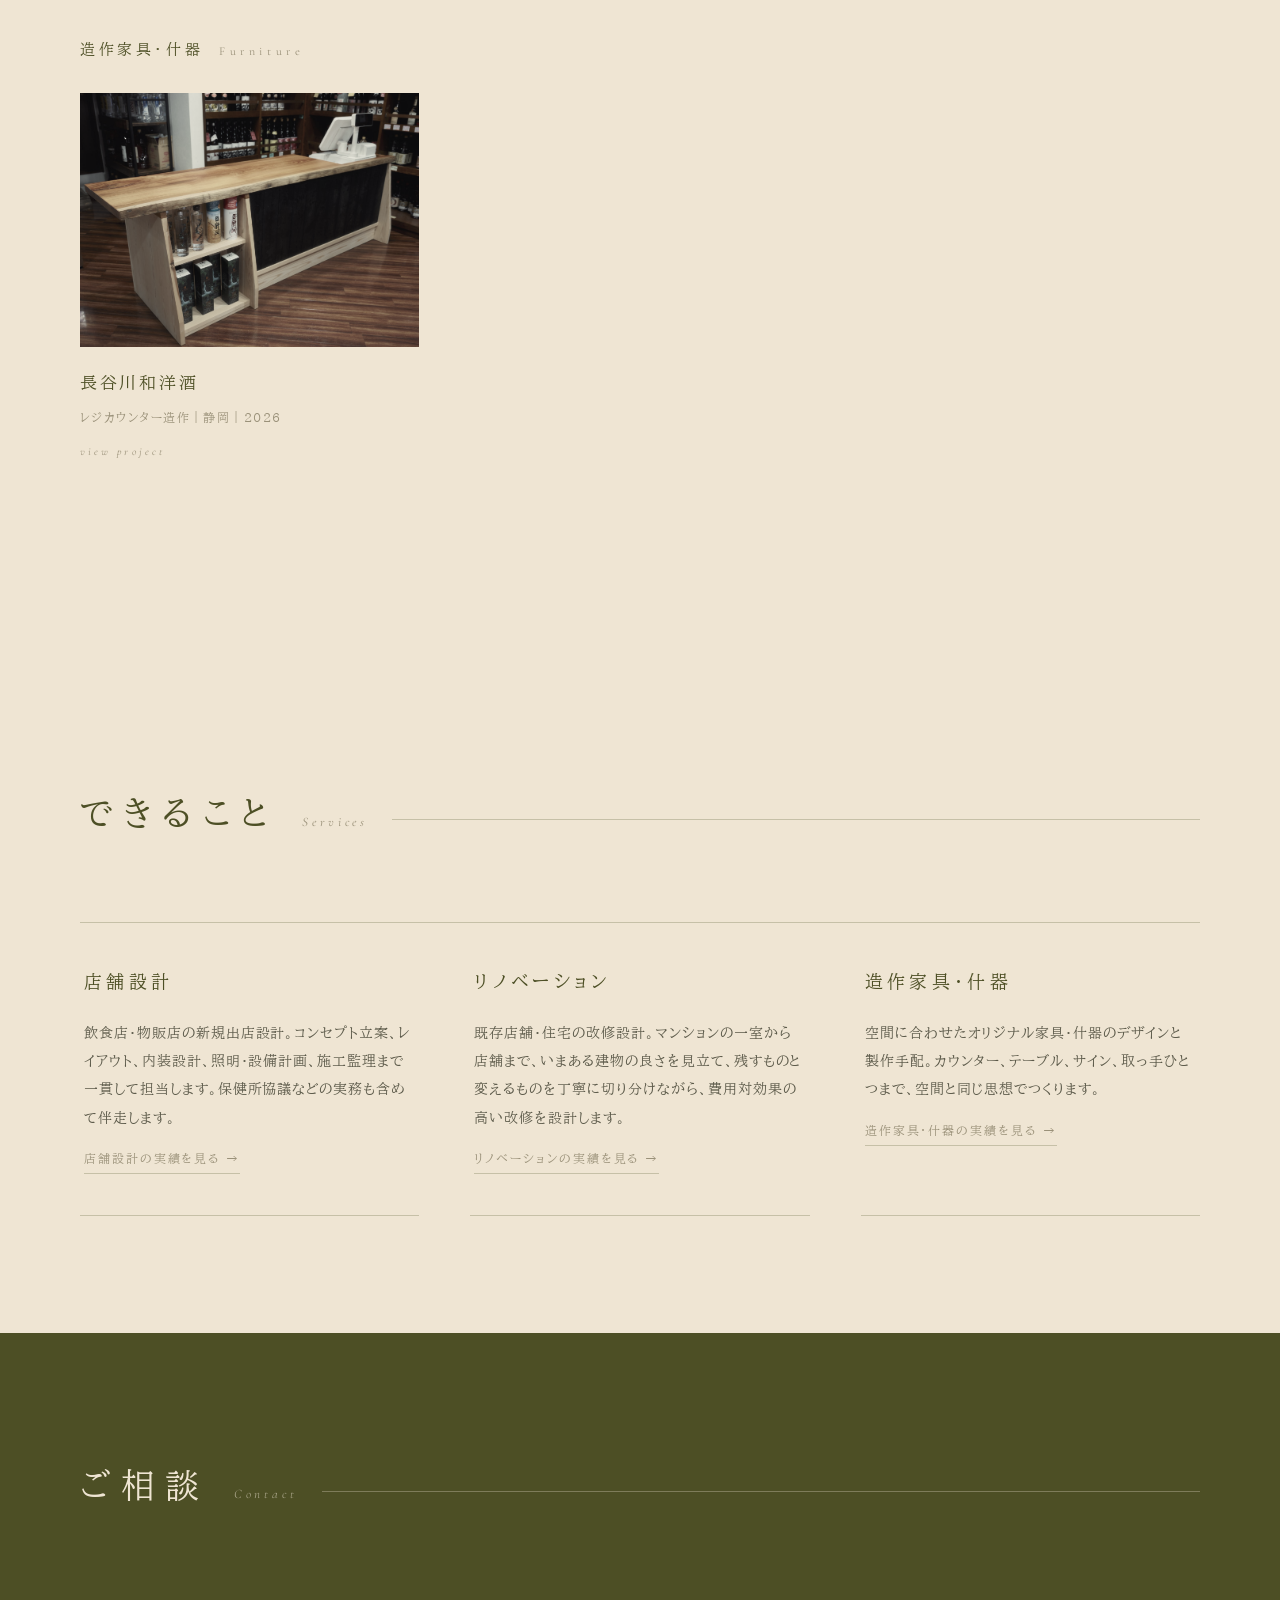
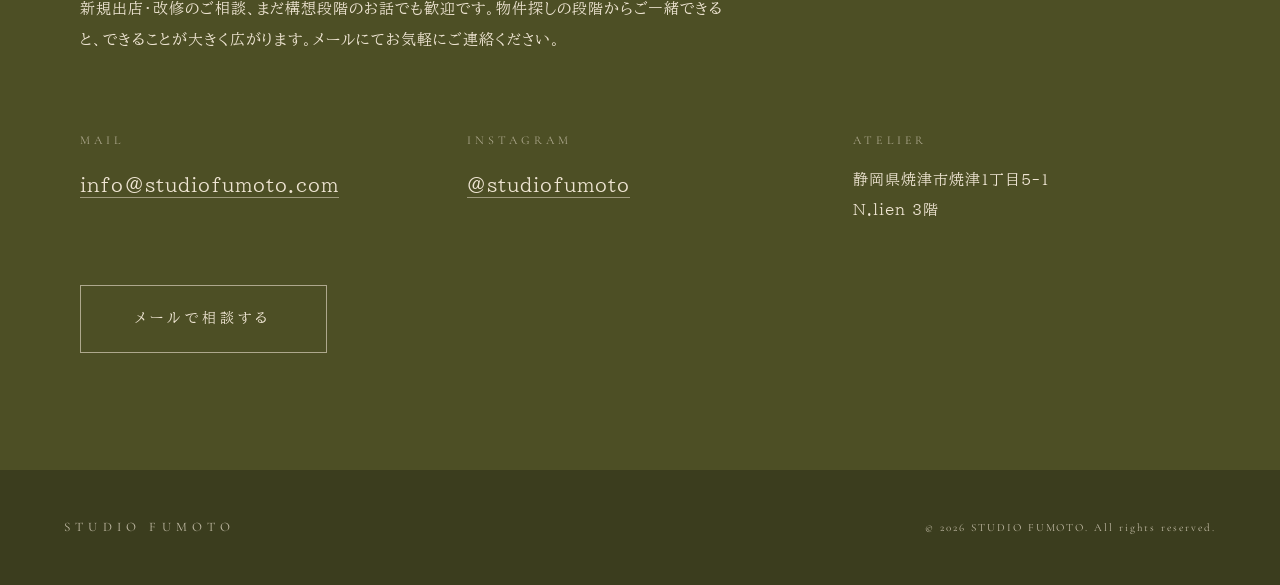
==== commit 1260b8f3: "Add files via upload" ====
--- a/index.html
+++ b/index.html
@@ -3,13 +3,13 @@
 <head>
 <meta charset="UTF-8">
 <meta name="viewport" content="width=device-width, initial-scale=1.0">
-<title>STUDIO FUMOTO｜静岡の空間デザインスタジオ</title>
-<meta name="description" content="STUDIO FUMOTO(スタジオ フモト)は、静岡を拠点とする空間デザインスタジオです。店舗設計・インテリアデザイン・マンションリノベーションを中心に、「おかえりを育む」場づくりを実践しています。">
+<title>STUDIO FUMOTO｜静岡の内装設計事務所</title>
+<meta name="description" content="STUDIO FUMOTO（スタジオ フモト）は、静岡を拠点に、店舗設計・マンションリノベーション・造作家具の設計と工事監理を行う内装設計事務所です。「おかえりを育む」場づくりを実践しています。">
 <link rel="canonical" href="https://studiofumoto.com/">
 <meta property="og:type" content="website">
 <meta property="og:site_name" content="STUDIO FUMOTO">
-<meta property="og:title" content="STUDIO FUMOTO｜静岡の空間デザインスタジオ">
-<meta property="og:description" content="STUDIO FUMOTO（スタジオ フモト）は、静岡を拠点とする空間デザインスタジオです。店舗デザイン・内装設計・マンション（住宅）リノベーション・工事監理を一貫してお手伝いします。">
+<meta property="og:title" content="STUDIO FUMOTO｜静岡の内装設計事務所">
+<meta property="og:description" content="STUDIO FUMOTO（スタジオ フモト）は、静岡を拠点とする内装設計事務所です。店舗設計・マンション（住宅）リノベーション・造作家具の設計から工事監理までを一貫してお手伝いします。">
 <meta property="og:url" content="https://studiofumoto.com/">
 <meta property="og:image" content="https://studiofumoto.com/images/regolith_cg_4.jpg">
 <meta property="og:locale" content="ja_JP">
@@ -352,7 +352,7 @@
   "@type": "ProfessionalService",
   "name": "STUDIO FUMOTO",
   "alternateName": "スタジオ フモト",
-  "description": "静岡を拠点とする空間デザインスタジオ。飲食店・物販店の店舗デザイン、内装設計、マンション・住宅のリノベーション、工事監理までを一貫して手がける。",
+  "description": "静岡を拠点とする内装設計事務所。飲食店・物販店の店舗設計、マンション・住宅のリノベーション、造作家具の設計から工事監理までを一貫して手がける。",
   "url": "https://studiofumoto.com/",
   "email": "info@studiofumoto.com",
   "image": "https://studiofumoto.com/images/regolith_cg_4.jpg",
@@ -385,11 +385,11 @@
 </header>
 
 <main id="top">
-  <h1 class="sr-only">STUDIO FUMOTO｜静岡の空間デザインスタジオ — おかえりを育む</h1>
+  <h1 class="sr-only">STUDIO FUMOTO｜静岡の内装設計事務所 — おかえりを育む</h1>
 
   <!-- ================= HERO (CROSSFADE: Regolith → 舌心) ================= -->
   <div class="hero" id="hero">
-    <p class="eyebrow">静岡｜空間デザインスタジオ</p>
+    <p class="eyebrow">静岡｜内装設計事務所</p>
     <div class="slide-caption" id="slideCaption"></div>
     <div class="scroll-cue">下へ</div>
   </div>
@@ -413,7 +413,7 @@
       <div class="profile reveal">
         <div>
           <div class="name-jp">中山 聡真</div>
-          <div class="name-role">Nakayama Soma｜Interior &amp; Architectural Designer</div>
+          <div class="name-role">Nakayama Soma｜Interior Designer</div>
         </div>
         <dl>
           <dt>2019–2022</dt><dd>静岡県内の建築設計事務所 — 戸建・集合住宅、店舗、クリニック、街づくりなど、幅広い用途の建築設計を担当。</dd>
@@ -560,24 +560,59 @@
   },{threshold:.15});
   document.querySelectorAll('.reveal').forEach(el=>obs.observe(el));
 
-  // ---- hero：Regolith → 舌心 → 長谷川和洋酒 の順にクロスフェード ----
-  const HERO_IMAGES=[
+  // ---- hero：Works の CG・施工写真をシャッフルしてクロスフェード ----
+  const HERO_POOL=[
+    {src:"images/regolith_cg_1.jpg",    caption:"Regolith｜フレンチ", alt:"Regolith 外観CGパース"},
+    {src:"images/regolith_cg_2.jpg",    caption:"Regolith｜フレンチ", alt:"Regolith 店内CGパース"},
+    {src:"images/regolith_cg_3.jpg",    caption:"Regolith｜フレンチ", alt:"Regolith 店内CGパース"},
     {src:"images/regolith_cg_4.jpg",    caption:"Regolith｜フレンチ", alt:"Regolith 店内CGパース"},
-    {src:"images/regolith_cg_2.jpg",    caption:"Regolith｜フレンチ", alt:"Regolith 店内CGパース"},
-    {src:"images/regolith_cg_1.jpg",    caption:"Regolith｜フレンチ", alt:"Regolith 外観CGパース"},
-    {src:"images/regolith_cg_3.jpg",    caption:"Regolith｜フレンチ", alt:"Regolith 店内CGパース"},
+    {src:"images/regolith_cg_5.jpg",    caption:"Regolith｜フレンチ", alt:"Regolith 店内CGパース"},
     {src:"images/regolith_cg_6.jpg",    caption:"Regolith｜フレンチ", alt:"Regolith 個室CGパース"},
-    {src:"images/regolith_cg_5.jpg",    caption:"Regolith｜フレンチ", alt:"Regolith 店内CGパース"},
+    {src:"images/regolith_cg_7.jpg",    caption:"Regolith｜フレンチ", alt:"Regolith サインCGパース"},
     {src:"images/shitagokoro_cg_1.jpg", caption:"舌心｜牛串酒場", alt:"舌心 店内CGパース"},
     {src:"images/shitagokoro_cg_2.jpg", caption:"舌心｜牛串酒場", alt:"舌心 店内CGパース"},
+    {src:"images/shitagokoro_cg_3.jpg", caption:"舌心｜牛串酒場", alt:"舌心 店内CGパース"},
     {src:"images/shitagokoro_cg_4.jpg", caption:"舌心｜牛串酒場", alt:"舌心 外観CGパース"},
-    {src:"images/shitagokoro_cg_3.jpg", caption:"舌心｜牛串酒場", alt:"舌心 店内CGパース"},
     {src:"images/shitagokoro_cg_5.jpg", caption:"舌心｜牛串酒場", alt:"舌心 個室CGパース"},
+    {src:"images/reno_cg_1.jpg",        caption:"VIEW RESIDENCE｜マンションリノベーション", alt:"VIEW RESIDENCE リビングCGパース"},
+    {src:"images/reno_cg_2.jpg",        caption:"VIEW RESIDENCE｜マンションリノベーション", alt:"VIEW RESIDENCE CGパース"},
+    {src:"images/reno_cg_3.jpg",        caption:"VIEW RESIDENCE｜マンションリノベーション", alt:"VIEW RESIDENCE CGパース"},
+    {src:"images/reno_cg_4.jpg",        caption:"VIEW RESIDENCE｜マンションリノベーション", alt:"VIEW RESIDENCE CGパース"},
+    {src:"images/reno_cg_5.jpg",        caption:"VIEW RESIDENCE｜マンションリノベーション", alt:"VIEW RESIDENCE CGパース"},
+    {src:"images/reno_cg_6.jpg",        caption:"VIEW RESIDENCE｜マンションリノベーション", alt:"VIEW RESIDENCE CGパース"},
+    {src:"images/reno_cg_7.jpg",        caption:"VIEW RESIDENCE｜マンションリノベーション", alt:"VIEW RESIDENCE CGパース"},
+    {src:"images/reno_cg_8.jpg",        caption:"VIEW RESIDENCE｜マンションリノベーション", alt:"VIEW RESIDENCE CGパース"},
+    {src:"images/reno_cg_9.jpg",        caption:"VIEW RESIDENCE｜マンションリノベーション", alt:"VIEW RESIDENCE CGパース"},
+    {src:"images/reno_cg_10.jpg",       caption:"VIEW RESIDENCE｜マンションリノベーション", alt:"VIEW RESIDENCE CGパース"},
+    {src:"images/hasegawa_cg_1.jpg",    caption:"長谷川和洋酒｜レジカウンター造作", alt:"長谷川和洋酒 レジカウンターCGパース"},
+    {src:"images/hasegawa_cg_2.jpg",    caption:"長谷川和洋酒｜レジカウンター造作", alt:"長谷川和洋酒 レジカウンターCGパース"},
+    {src:"images/hasegawa_cg_3.jpg",    caption:"長谷川和洋酒｜レジカウンター造作", alt:"長谷川和洋酒 レジカウンターCGパース"},
     {src:"images/hasegawa_1.jpg",       caption:"長谷川和洋酒｜レジカウンター造作", alt:"長谷川和洋酒 レジカウンター"},
+    {src:"images/hasegawa_2.jpg",       caption:"長谷川和洋酒｜レジカウンター造作", alt:"長谷川和洋酒 レジカウンター"},
+    {src:"images/hasegawa_3.jpg",       caption:"長谷川和洋酒｜レジカウンター造作", alt:"長谷川和洋酒 レジカウンター"},
+    {src:"images/hasegawa_4.jpg",       caption:"長谷川和洋酒｜レジカウンター造作", alt:"長谷川和洋酒 レジカウンター"},
+    {src:"images/hasegawa_5.jpg",       caption:"長谷川和洋酒｜レジカウンター造作", alt:"長谷川和洋酒 レジカウンター"},
+    {src:"images/hasegawa_6.jpg",       caption:"長谷川和洋酒｜レジカウンター造作", alt:"長谷川和洋酒 レジカウンター"},
+    {src:"images/hasegawa_7.jpg",       caption:"長谷川和洋酒｜レジカウンター造作", alt:"長谷川和洋酒 レジカウンター"},
   ];
   const INTERVAL=5000;
   const reduced=window.matchMedia('(prefers-reduced-motion: reduce)').matches;
-  // 順番は固定：Regolith 6枚 → 舌心 5枚 → 長谷川和洋酒 1枚
+
+  // 表示のたびに完全ランダム（Fisher–Yates）。ただし同じ案件が続かないように並べ替える
+  function shuffle(a){
+    for(let i=a.length-1;i>0;i--){const j=Math.floor(Math.random()*(i+1));[a[i],a[j]]=[a[j],a[i]];}
+    return a;
+  }
+  function spread(list){
+    const out=[];const rest=list.slice();
+    while(rest.length){
+      let k=rest.findIndex(it=>!out.length||it.caption!==out[out.length-1].caption);
+      if(k<0)k=0;
+      out.push(rest.splice(k,1)[0]);
+    }
+    return out;
+  }
+  const HERO_IMAGES=spread(shuffle(HERO_POOL.slice()));
 
   const hero=document.getElementById('hero');
   const cap=document.getElementById('slideCaption');
@@ -585,16 +620,19 @@
     const d=document.createElement('div');
     d.className='slide';
     const im=document.createElement('img');
-    im.src=src; im.alt=alt;
+    im.dataset.src=src; im.alt=alt;          // 33枚を一度に読まず、表示直前に読み込む
     d.appendChild(im);
     hero.prepend(d);
     return d;
   });
+  function load(i){const im=slides[i].querySelector('img');if(!im.src)im.src=im.dataset.src;}
+  load(0); load(1);
 
   let idx=-1;
   function next(){
     const prev=idx;
     idx=(idx+1)%slides.length;
+    load(idx); load((idx+1)%slides.length);
     cap.classList.add('fade');
     setTimeout(()=>{
       if(prev>=0)slides[prev].classList.remove('active');
@@ -651,9 +689,9 @@
         "情報を削ぎ落とした静かな店内で、研ぎ澄まされた感覚のすべてを「一皿」へと向ける。",
         "心から美食に没頭できる、大人のための特別な場所を目指す。"
       ],
-      cgs:["images/regolith_cg_1.jpg","images/regolith_cg_2.jpg","images/regolith_cg_3.jpg","images/regolith_cg_4.jpg","images/regolith_cg_5.jpg","images/regolith_cg_6.jpg"],
+      cgs:["images/regolith_cg_1.jpg","images/regolith_cg_2.jpg","images/regolith_cg_3.jpg","images/regolith_cg_4.jpg","images/regolith_cg_5.jpg","images/regolith_cg_6.jpg","images/regolith_cg_7.jpg"],
       photos:[],
-      note:"2026年10月竣工予定。竣工写真は完成後に掲載します。"
+      note:"竣工写真は現在準備中です。"
     },
     renovation: {
       title:"VIEW RESIDENCE", meta:"マンションリノベーション計画案｜静岡県静岡市｜66.00㎡｜2LDK→1LDK",
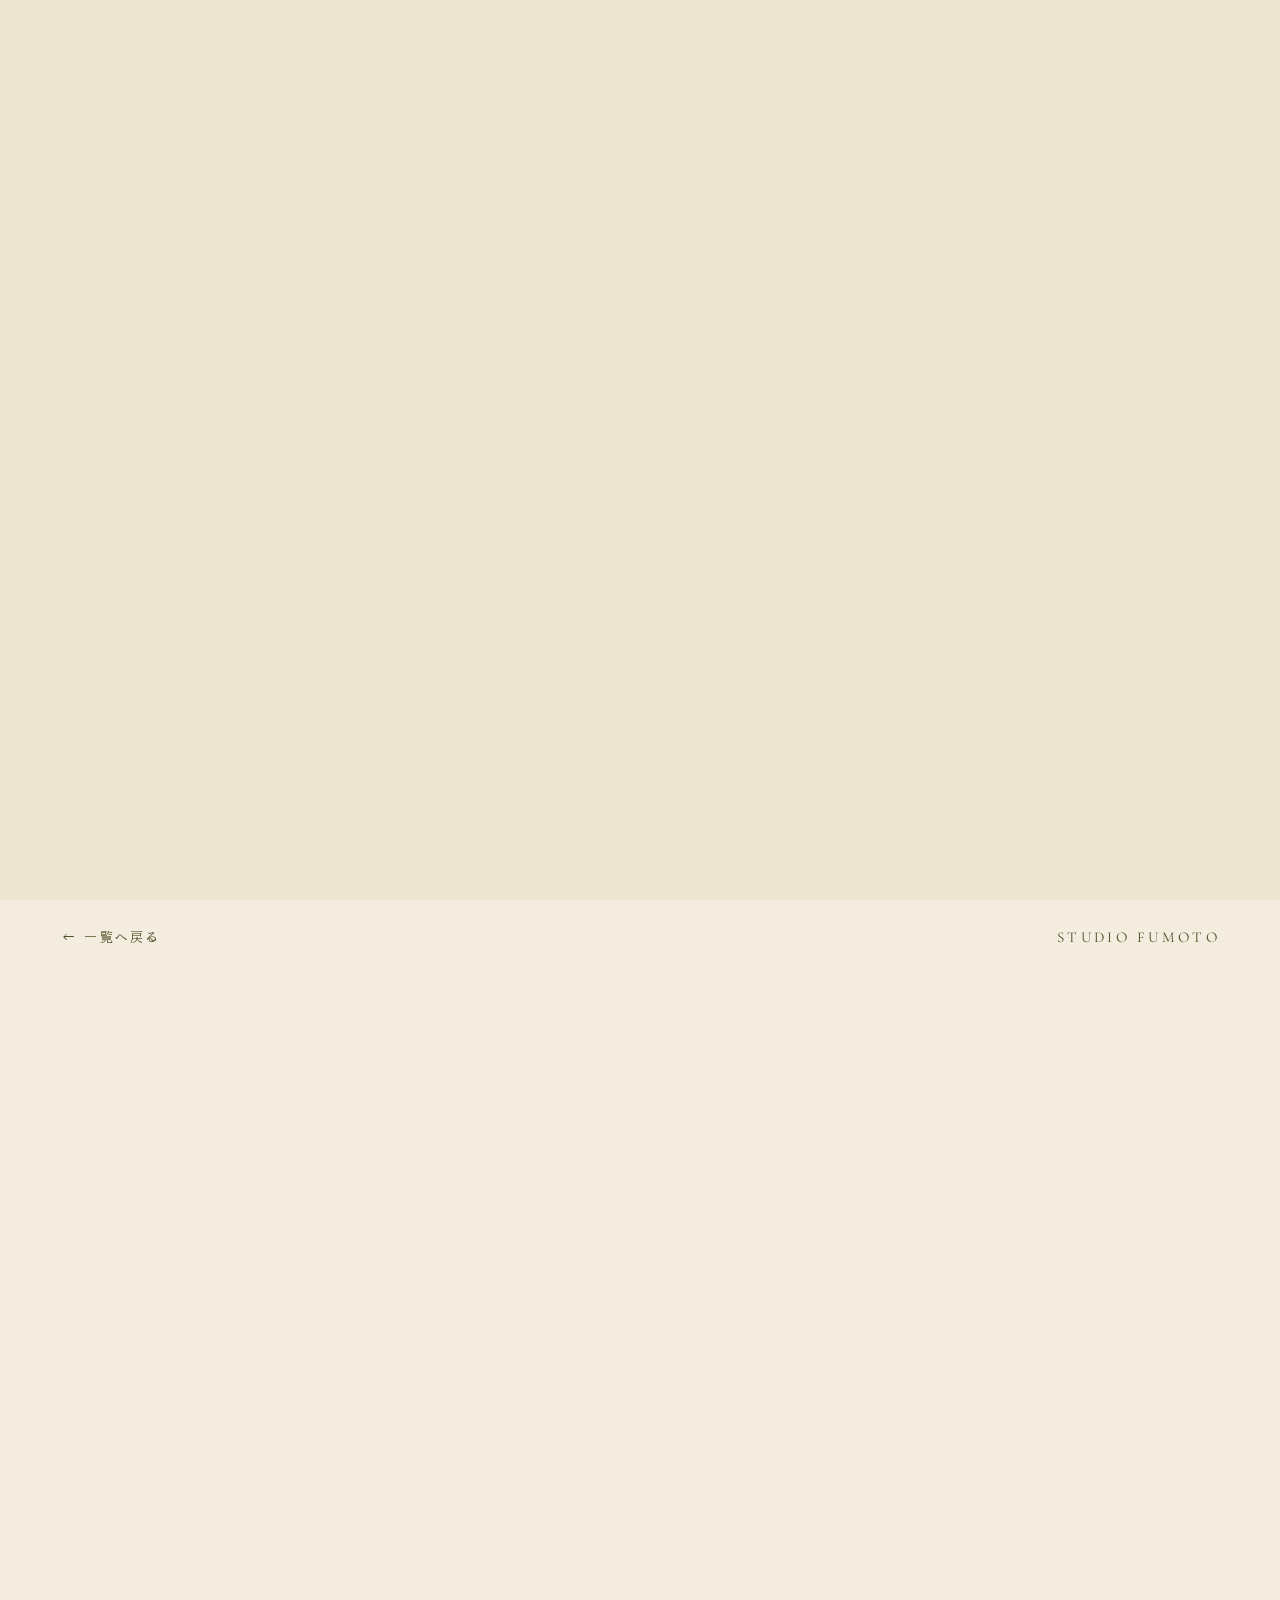
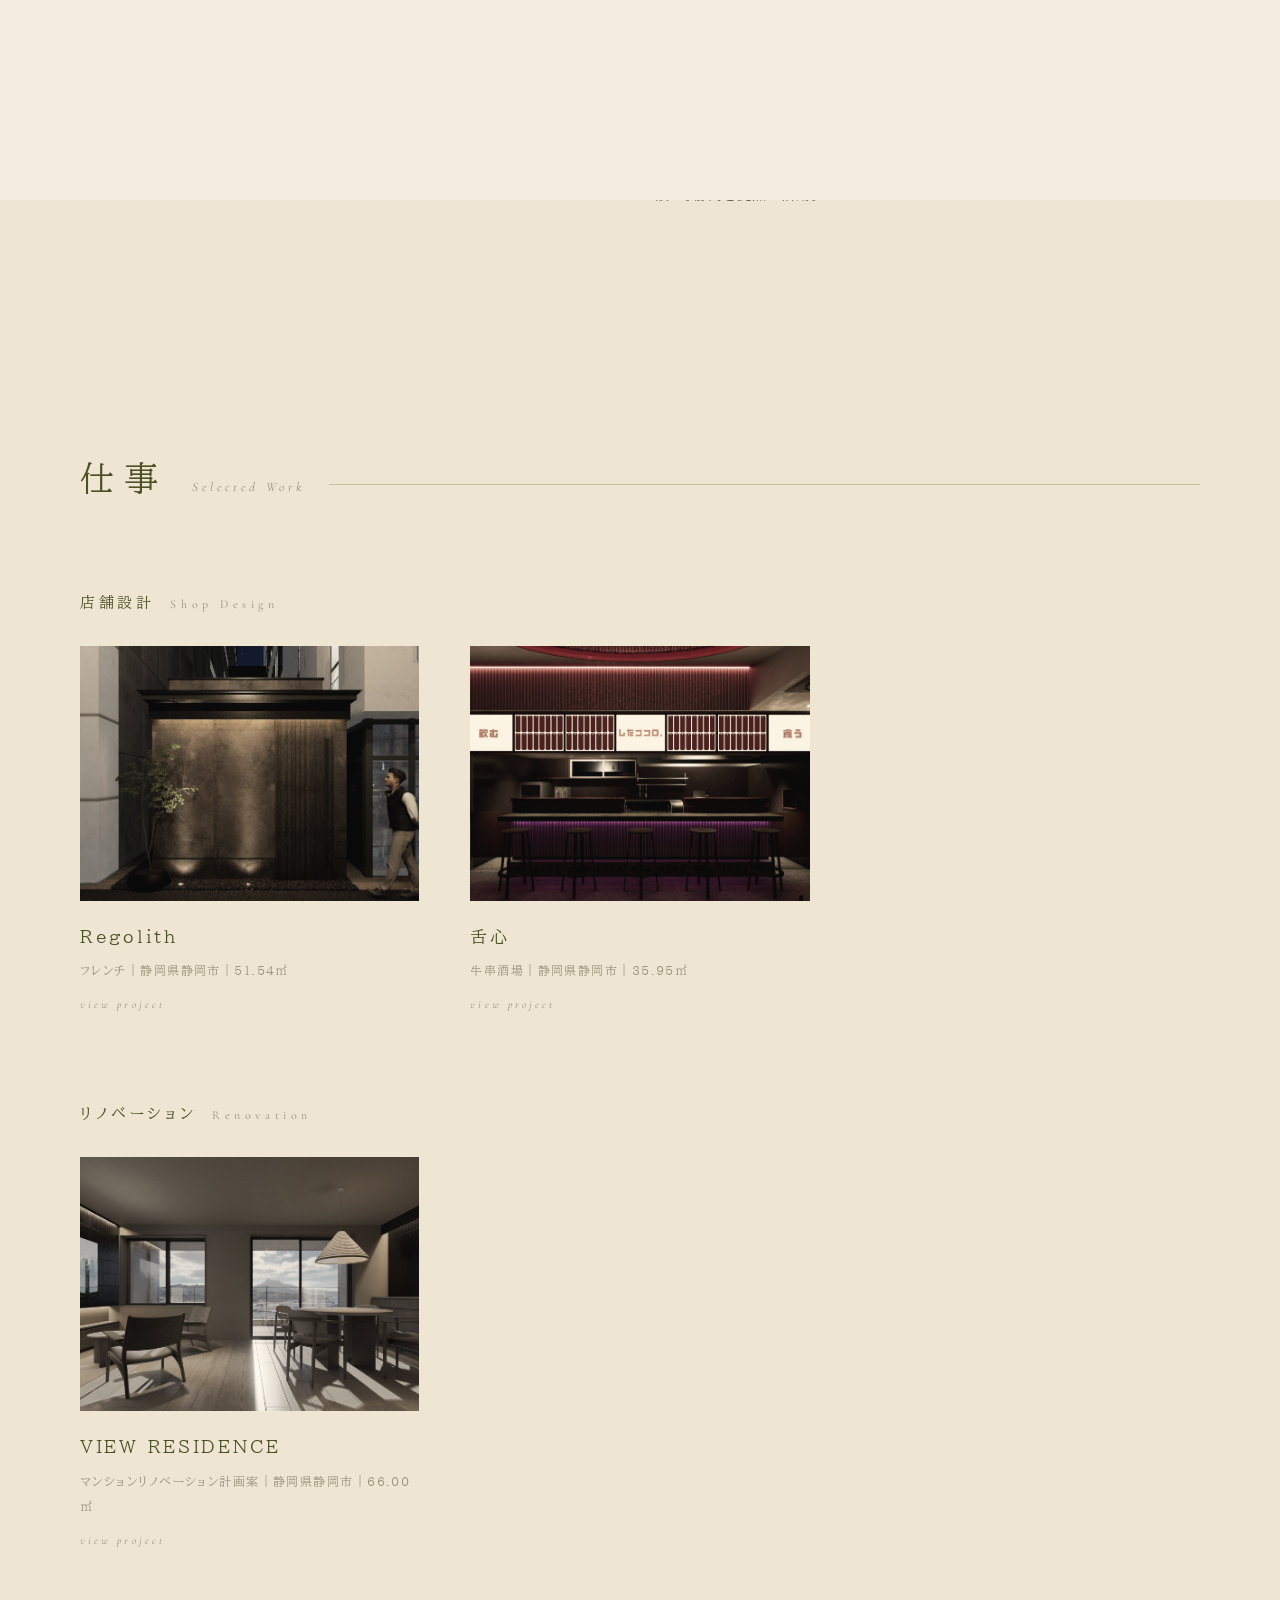
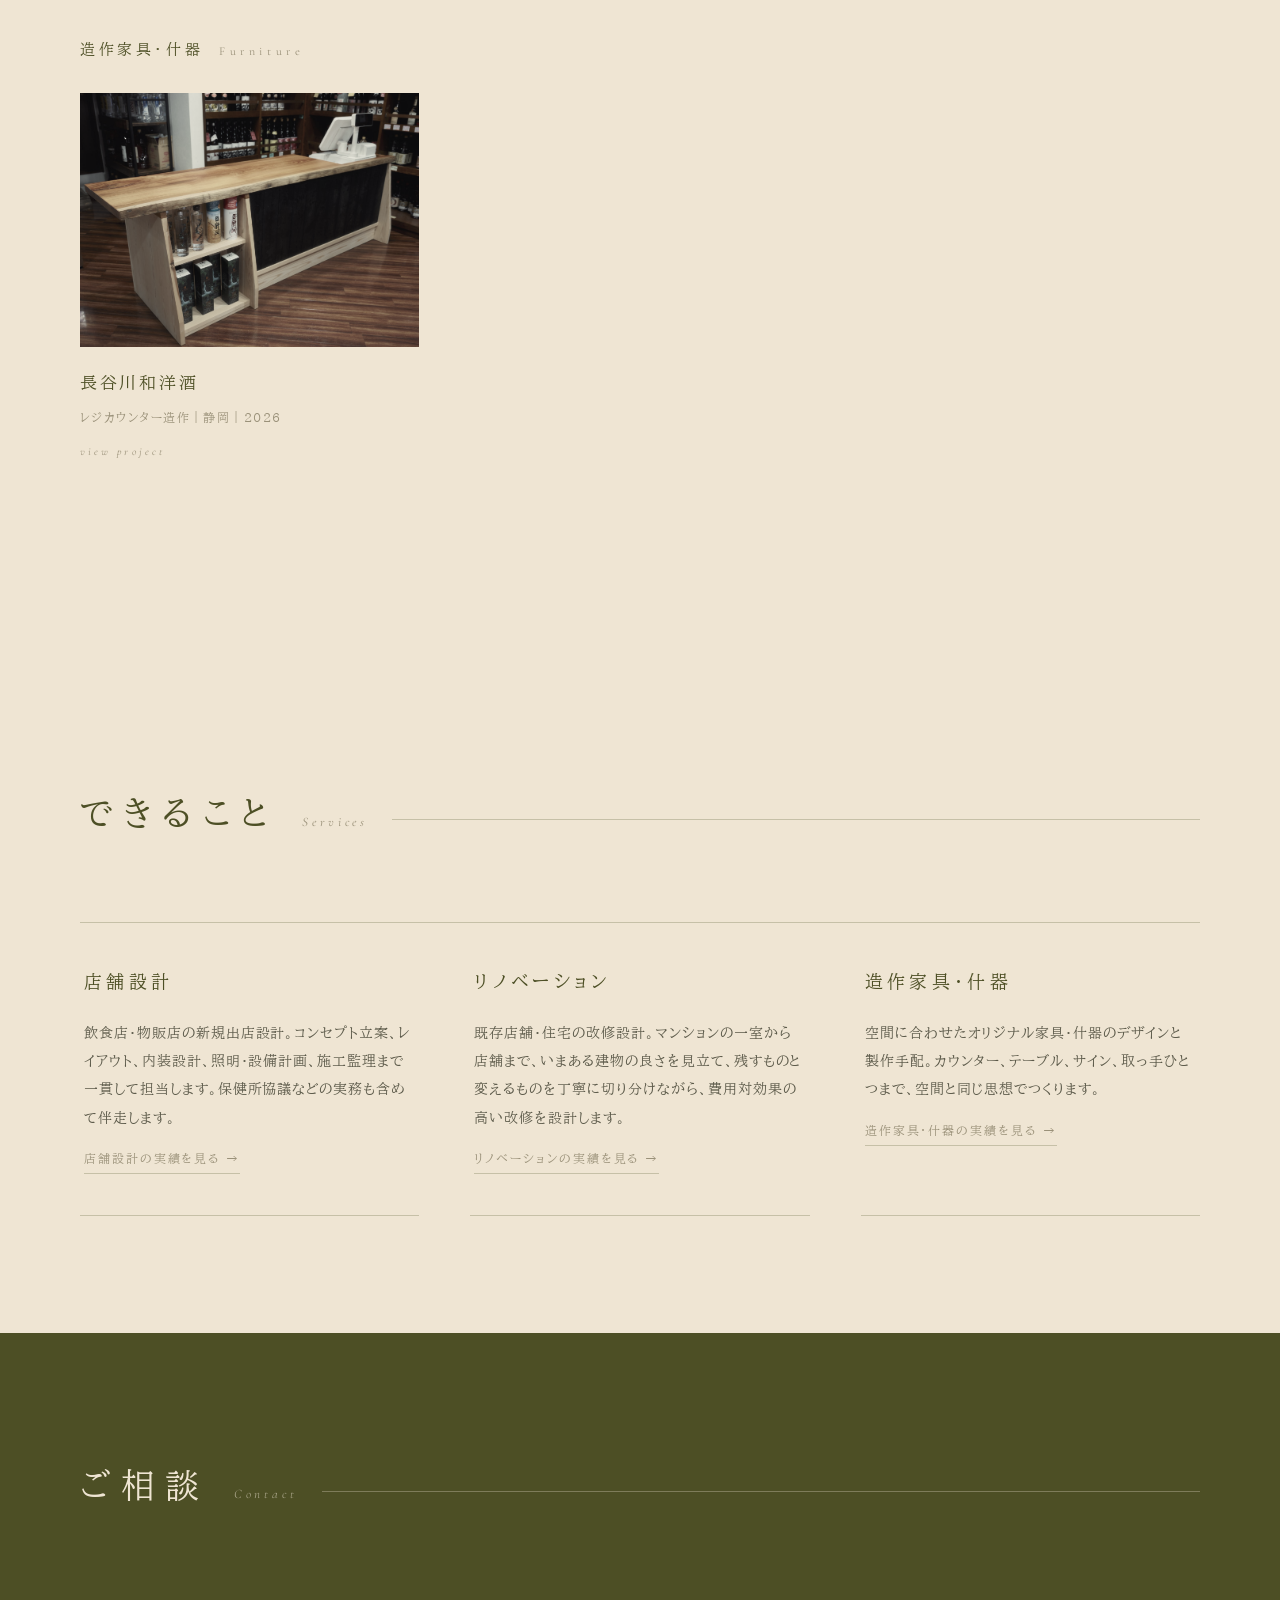
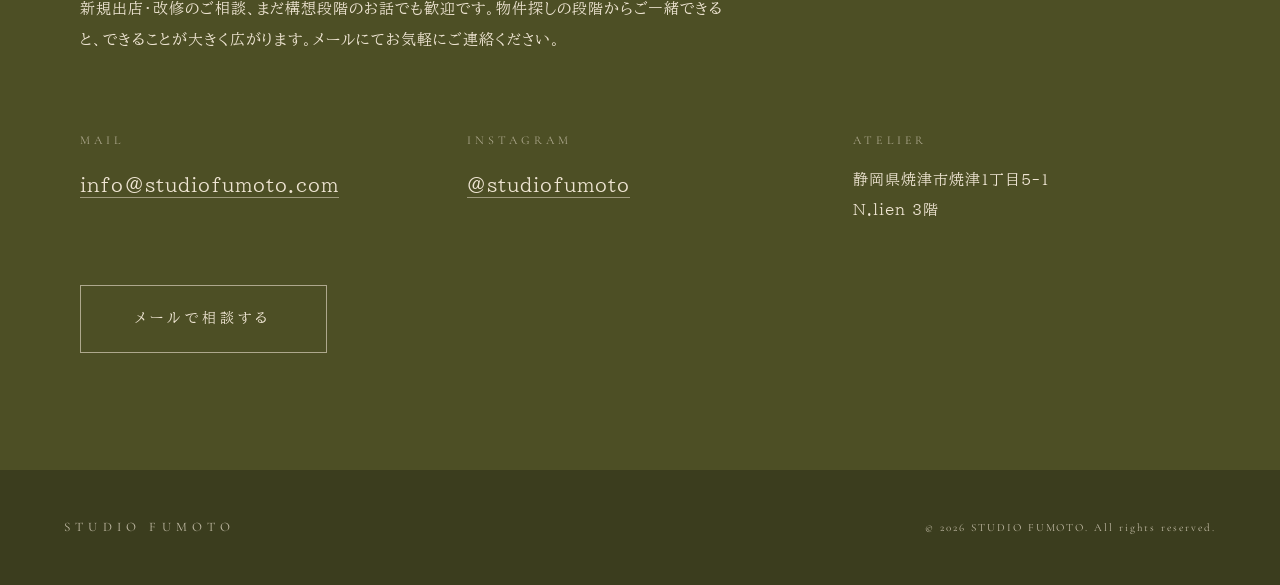
==== commit 298ba5cb: "Add files via upload" ====
--- a/index.html
+++ b/index.html
@@ -345,6 +345,9 @@
 @media (prefers-reduced-motion:reduce){
   .reveal{opacity:1;transform:none;transition:none}
 }
+/* 画像の保存対策：右クリック・長押し・ドラッグを無効化（スクショは防げない） */
+img{-webkit-user-drag:none;user-drag:none;-webkit-touch-callout:none;-webkit-user-select:none;user-select:none;pointer-events:none}
+.ph img{pointer-events:none}
 </style>
 <script type="application/ld+json">
 {
@@ -742,19 +745,40 @@
       detail.scrollTop=0;
       document.body.style.overflow='hidden';
     }
-    function close(){
+    function hide(){
       detail.classList.remove('open');
       document.body.style.overflow='';
     }
+    // 詳細は履歴に1段積む（#work=regolith）。ブラウザの「戻る」やスワイプで一覧に戻れる
+    function show(key){
+      if(!PROJECTS[key]) return;
+      if(location.hash!=='#work='+key) history.pushState({work:key},'', '#work='+key);
+      open(key);
+    }
+    function close(){
+      if(history.state&&history.state.work){ history.back(); }   // popstate で hide される
+      else { hide(); if(location.hash) history.replaceState(null,'',location.pathname+location.search); }
+    }
+    addEventListener('popstate',()=>{
+      const m=location.hash.match(/^#work=([a-z]+)$/);
+      if(m&&PROJECTS[m[1]]) open(m[1]); else hide();
+    });
     document.querySelectorAll('[data-project]').forEach(el=>{
-      el.addEventListener('click',()=>open(el.dataset.project));
-      el.addEventListener('keydown',e=>{if(e.key==='Enter'||e.key===' '){e.preventDefault();open(el.dataset.project);}});
+      el.addEventListener('click',()=>show(el.dataset.project));
+      el.addEventListener('keydown',e=>{if(e.key==='Enter'||e.key===' '){e.preventDefault();show(el.dataset.project);}});
     });
     document.getElementById('detailBack').addEventListener('click',close);
     document.addEventListener('keydown',e=>{
       if(detail.classList.contains('open')&&e.key==='Escape')close();
     });
+    // #work=xxx 付きで開かれたら（共有リンク・リロード）直接その詳細を表示
+    const m0=location.hash.match(/^#work=([a-z]+)$/);
+    if(m0&&PROJECTS[m0[1]]){ history.replaceState({work:m0[1]},'',location.hash); open(m0[1]); }
   })();
+  // ---- 画像の保存対策（右クリック・ドラッグ禁止） ----
+  document.addEventListener('contextmenu',e=>{ if(e.target.closest('img,.hero,.detail-figure,.ph')) e.preventDefault(); });
+  document.addEventListener('dragstart',e=>{ if(e.target.tagName==='IMG') e.preventDefault(); });
+  document.querySelectorAll('img').forEach(i=>i.setAttribute('draggable','false'));
 </script>
 
 </body>
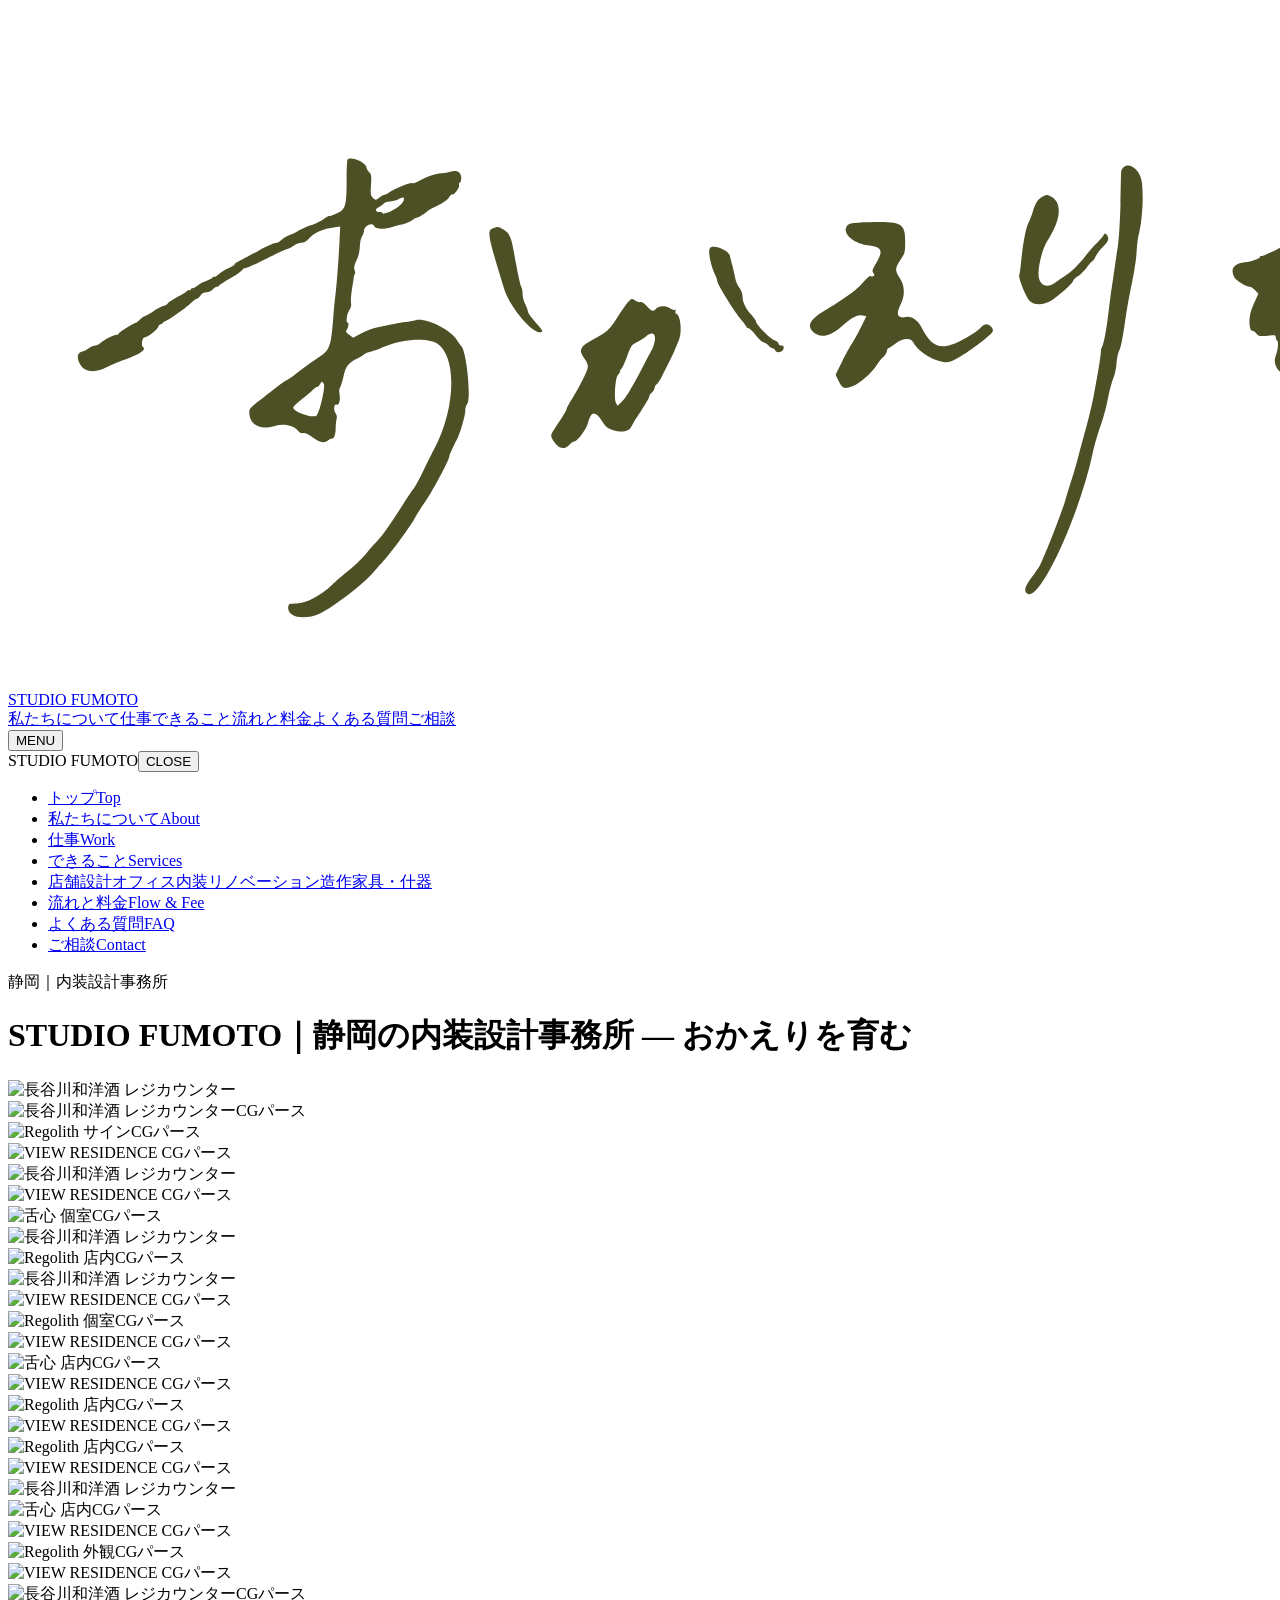
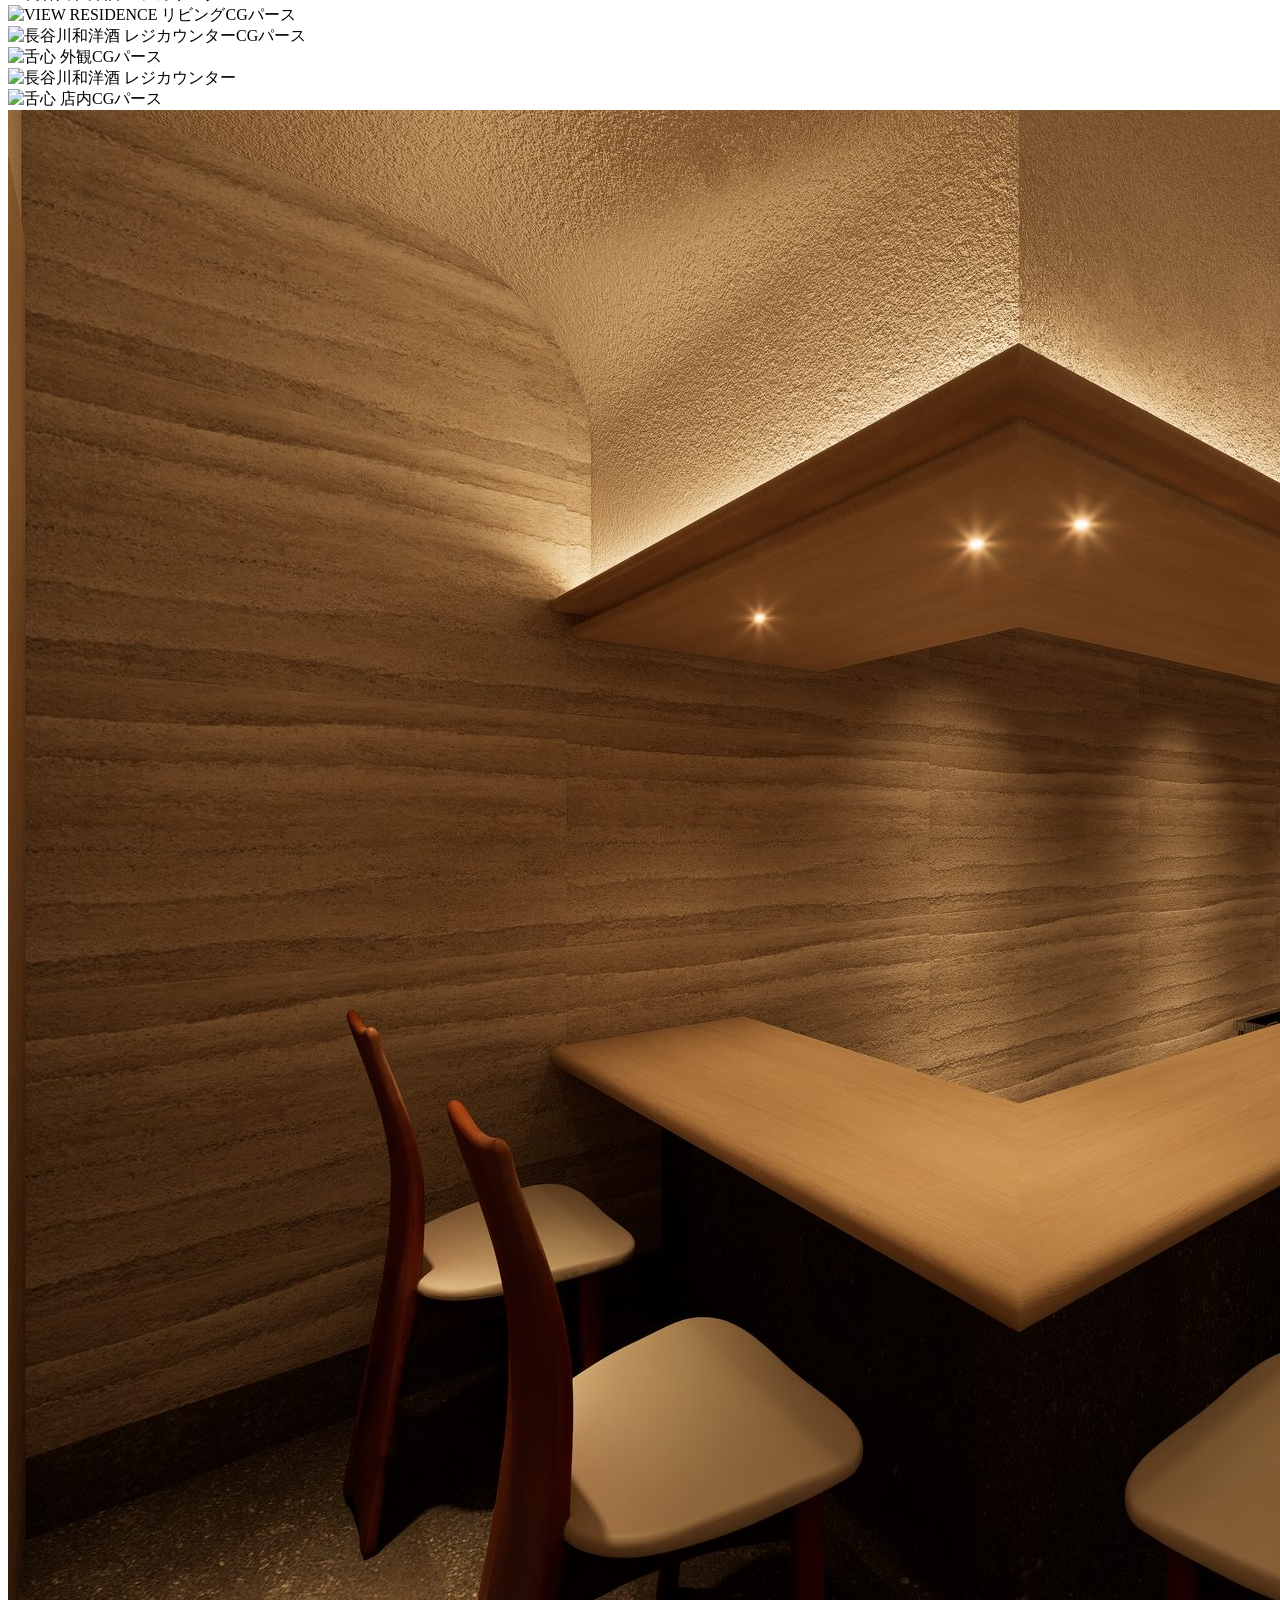
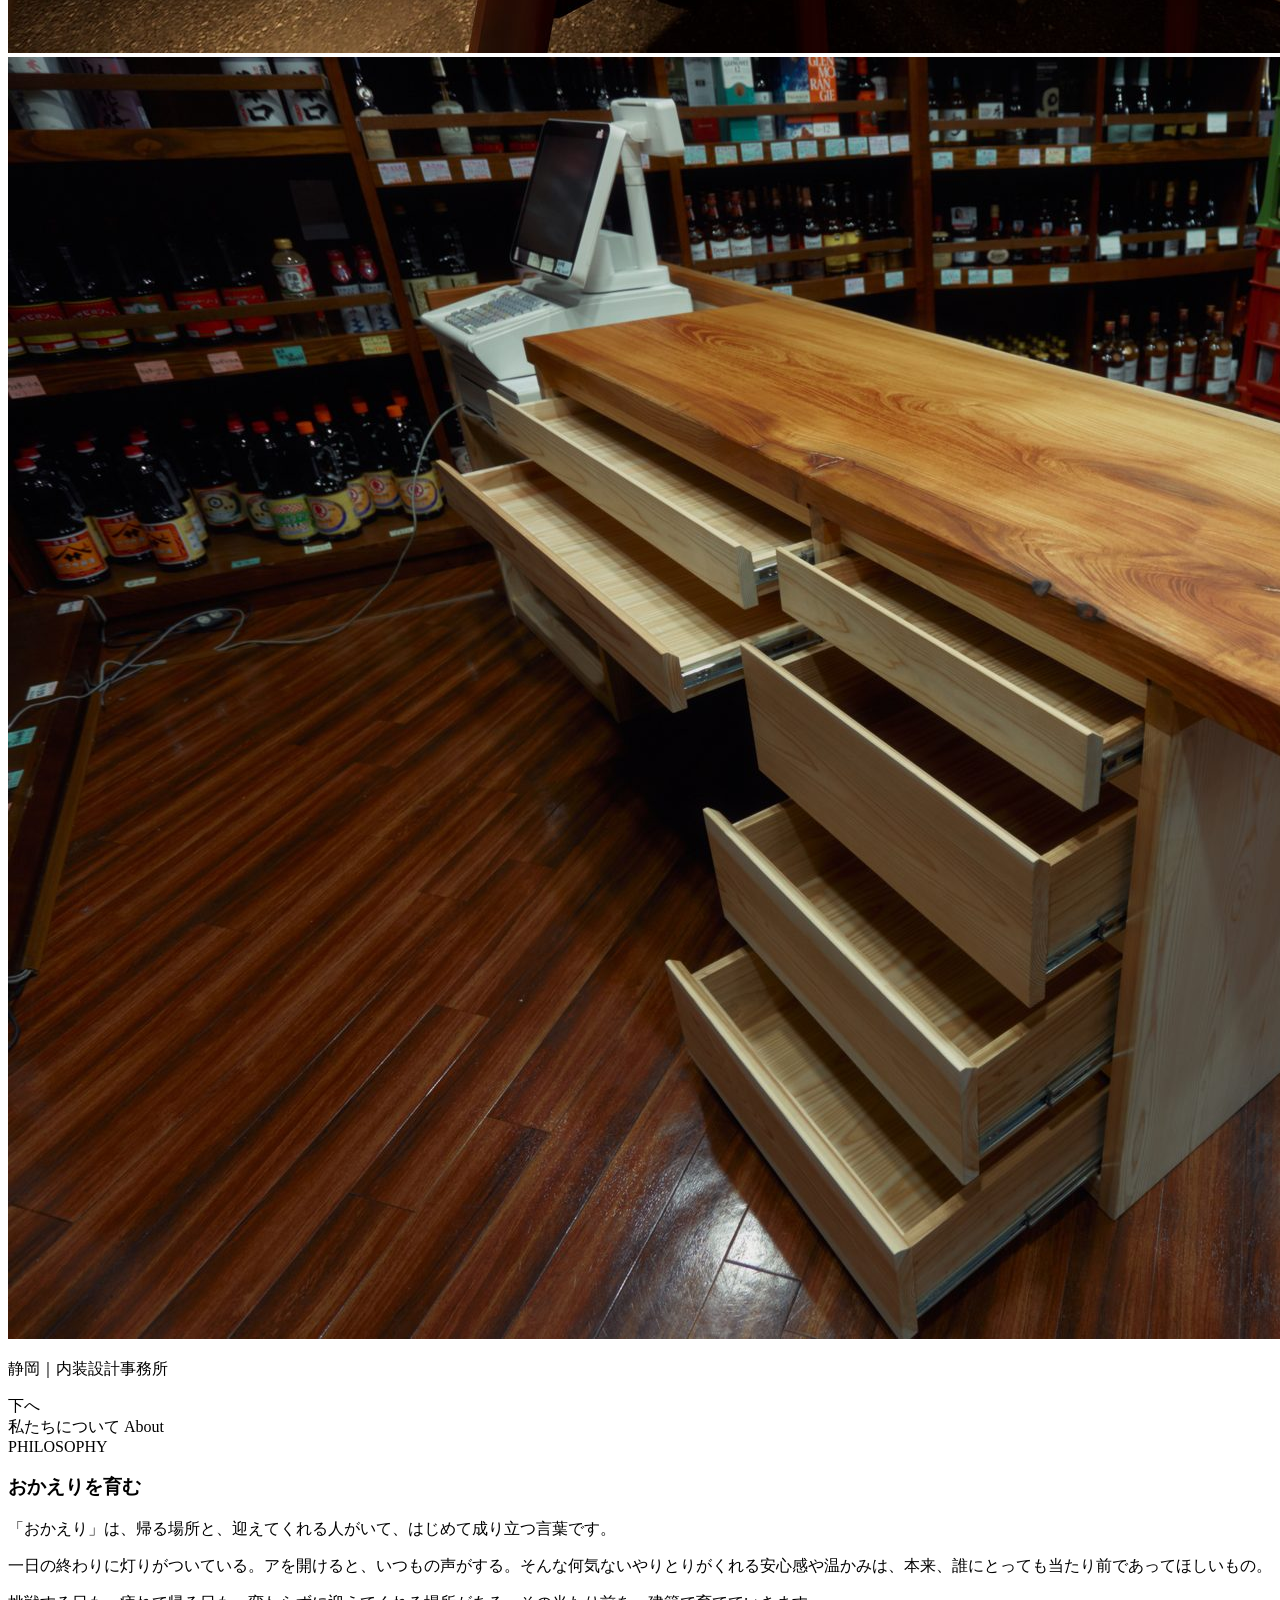
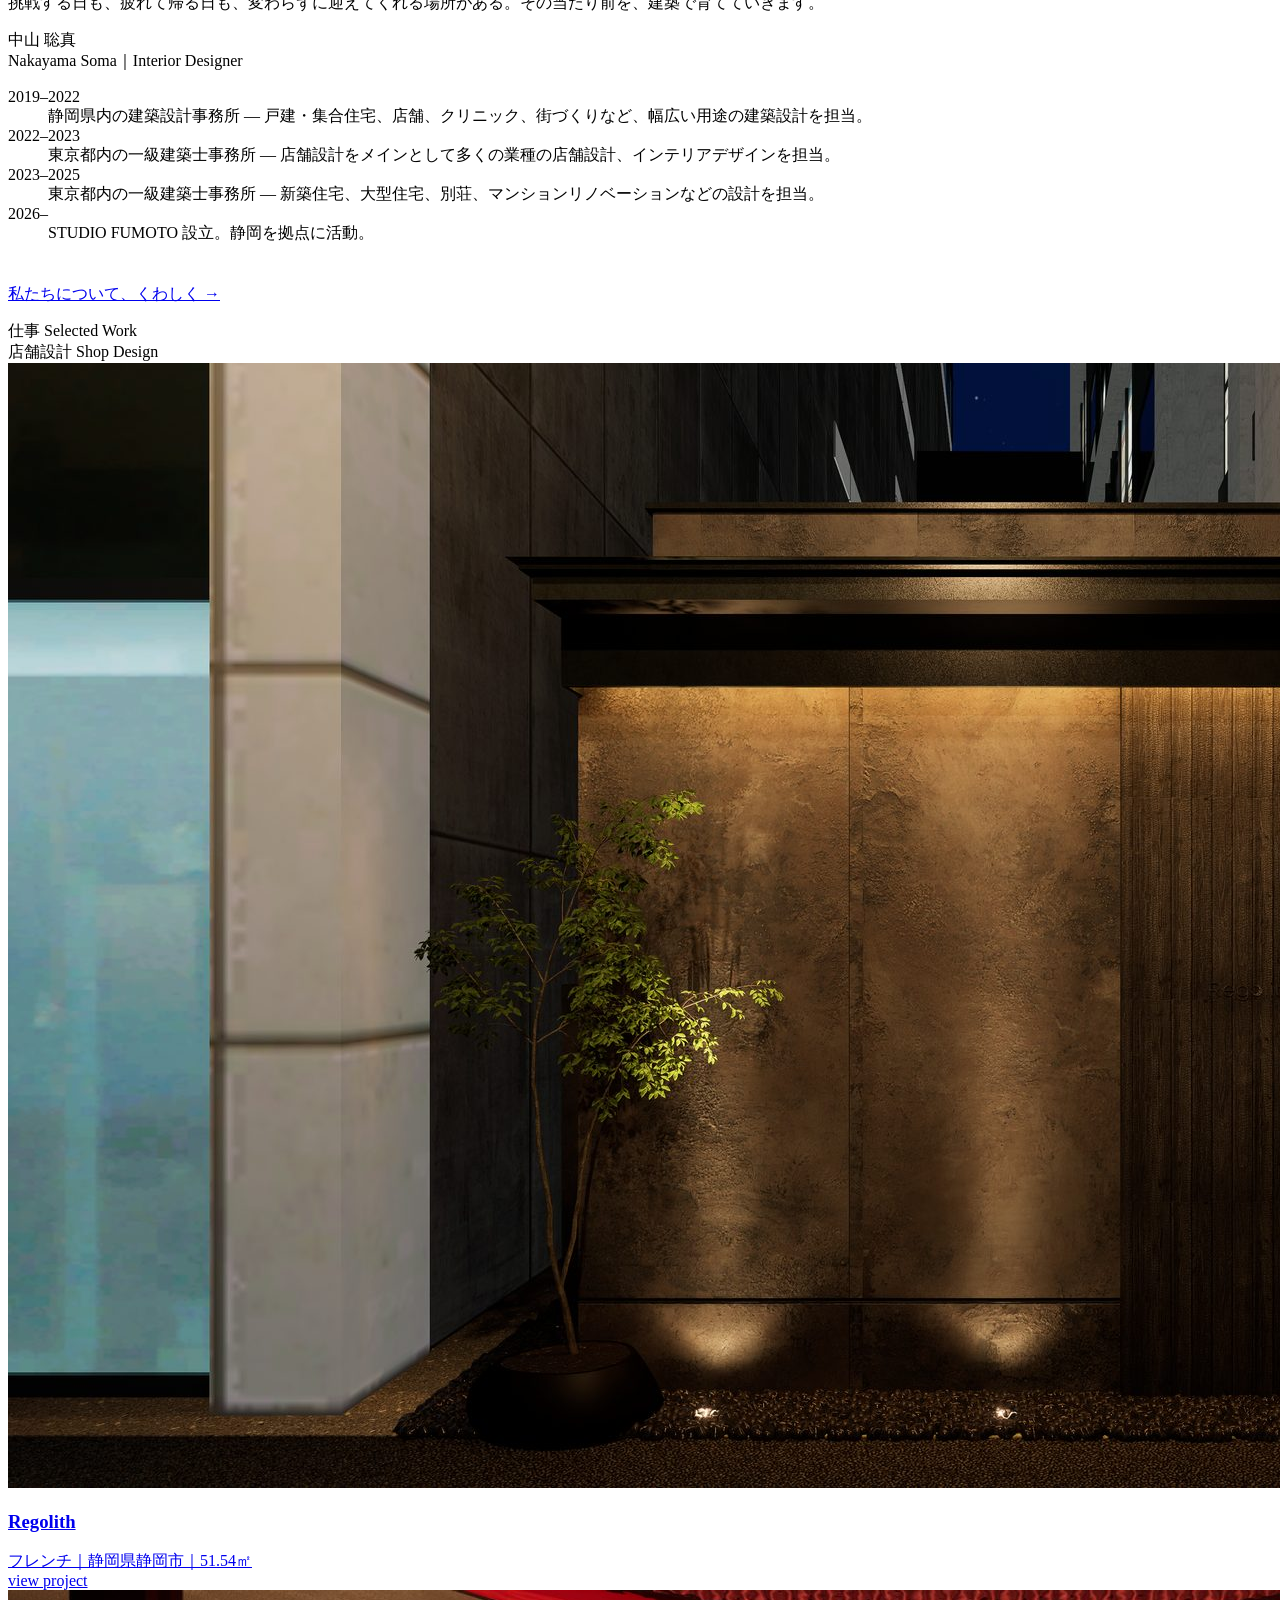
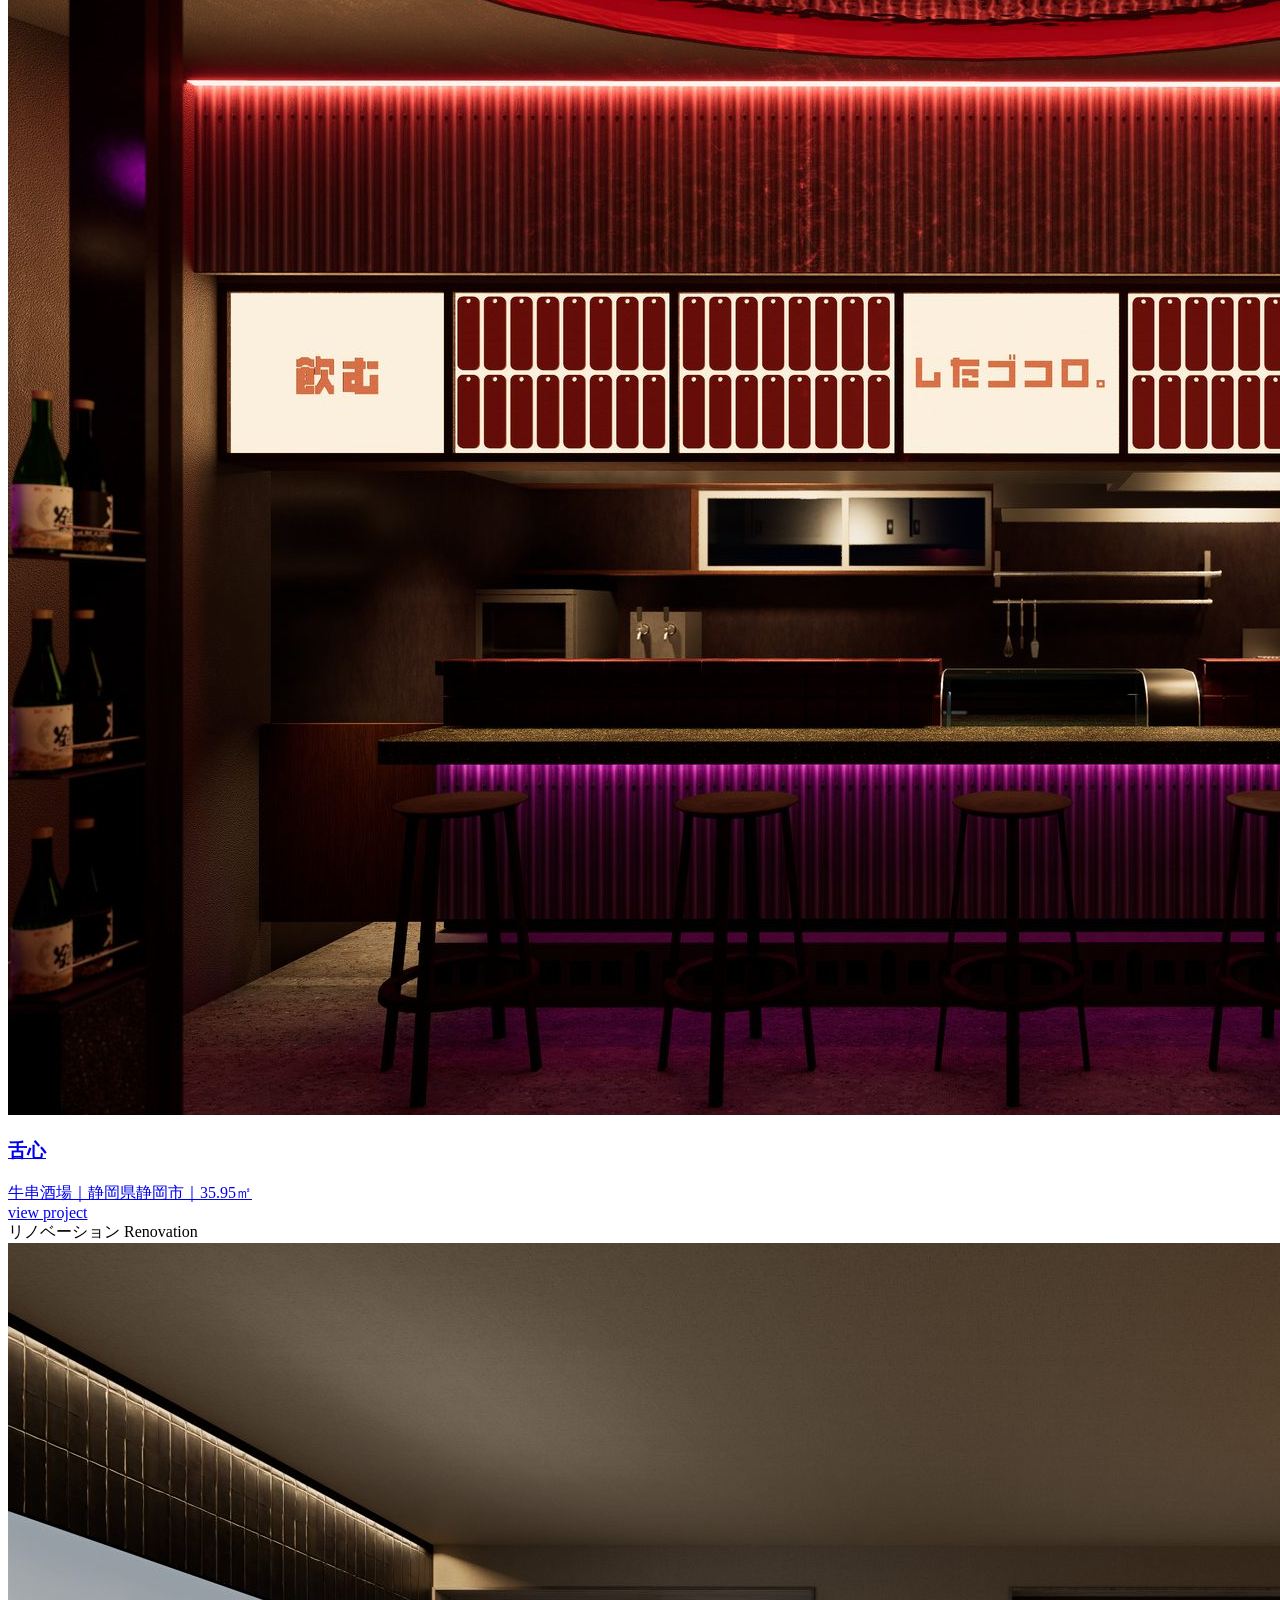
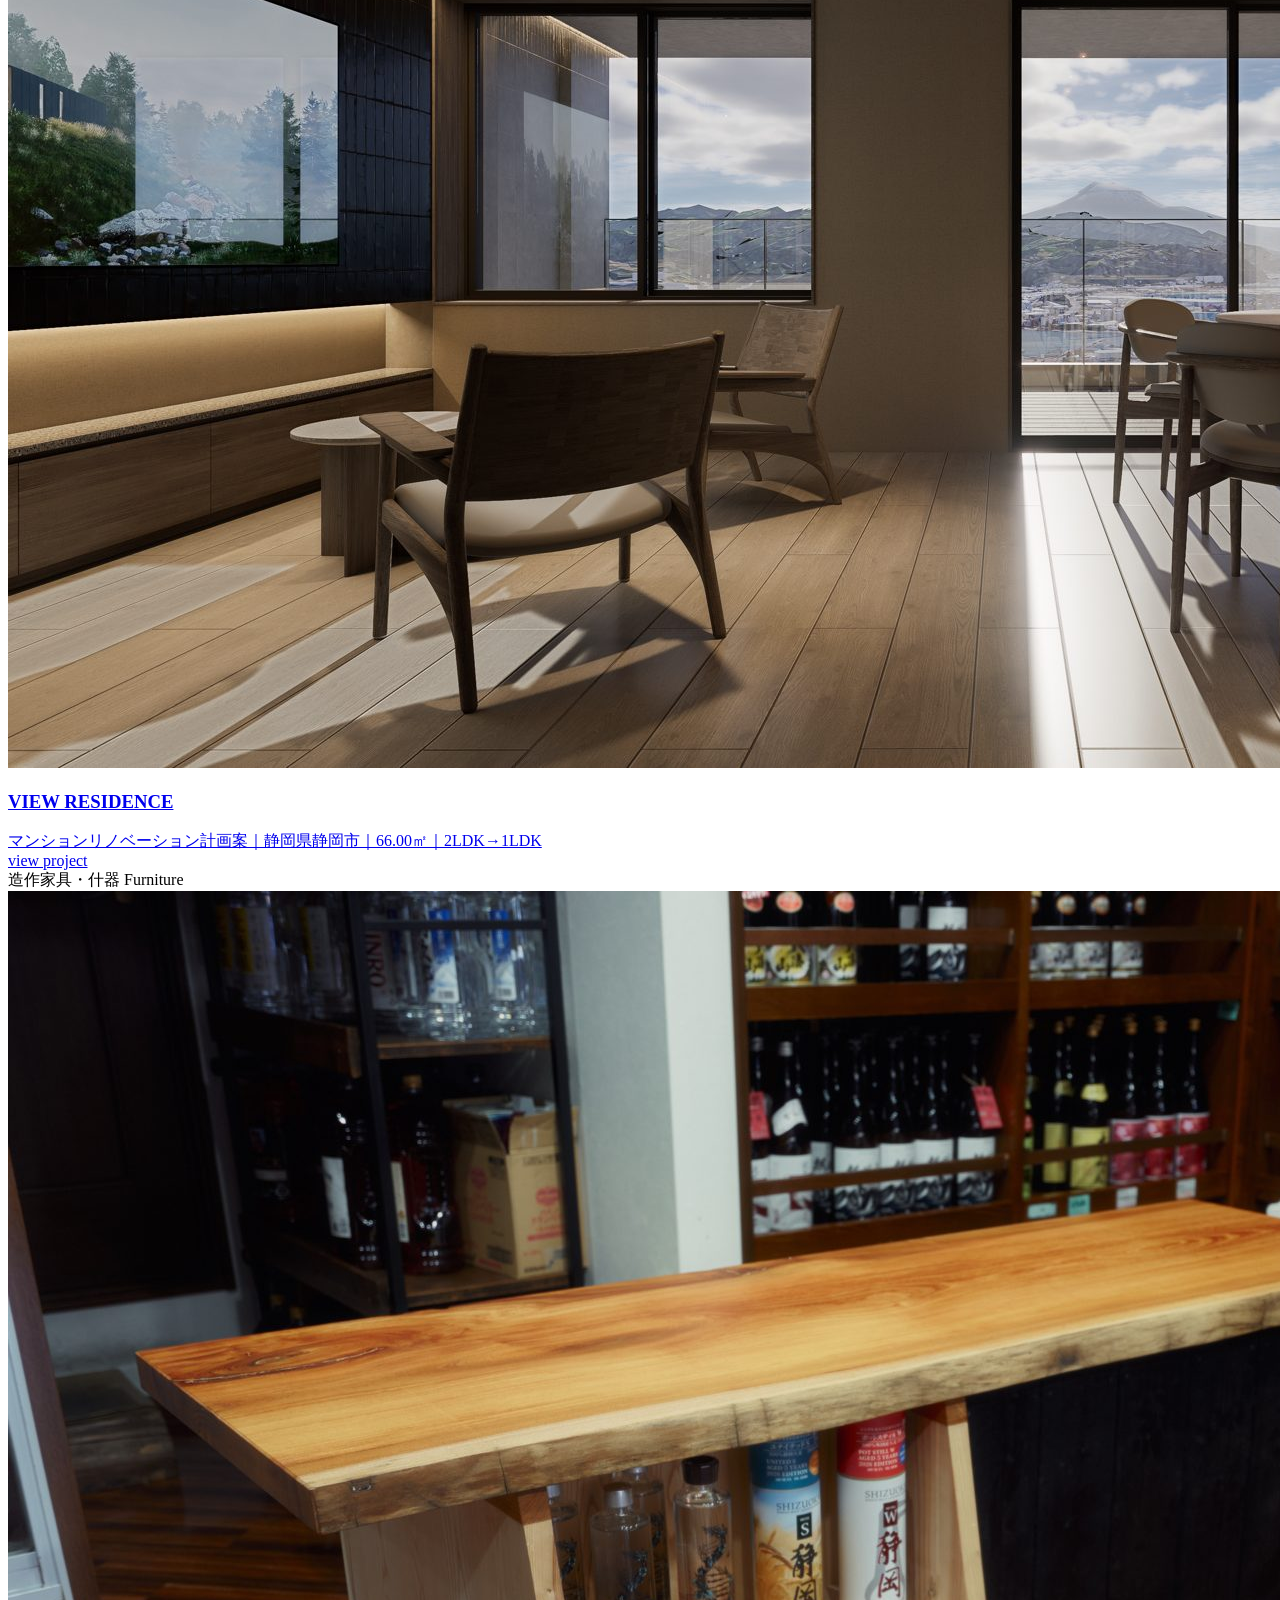
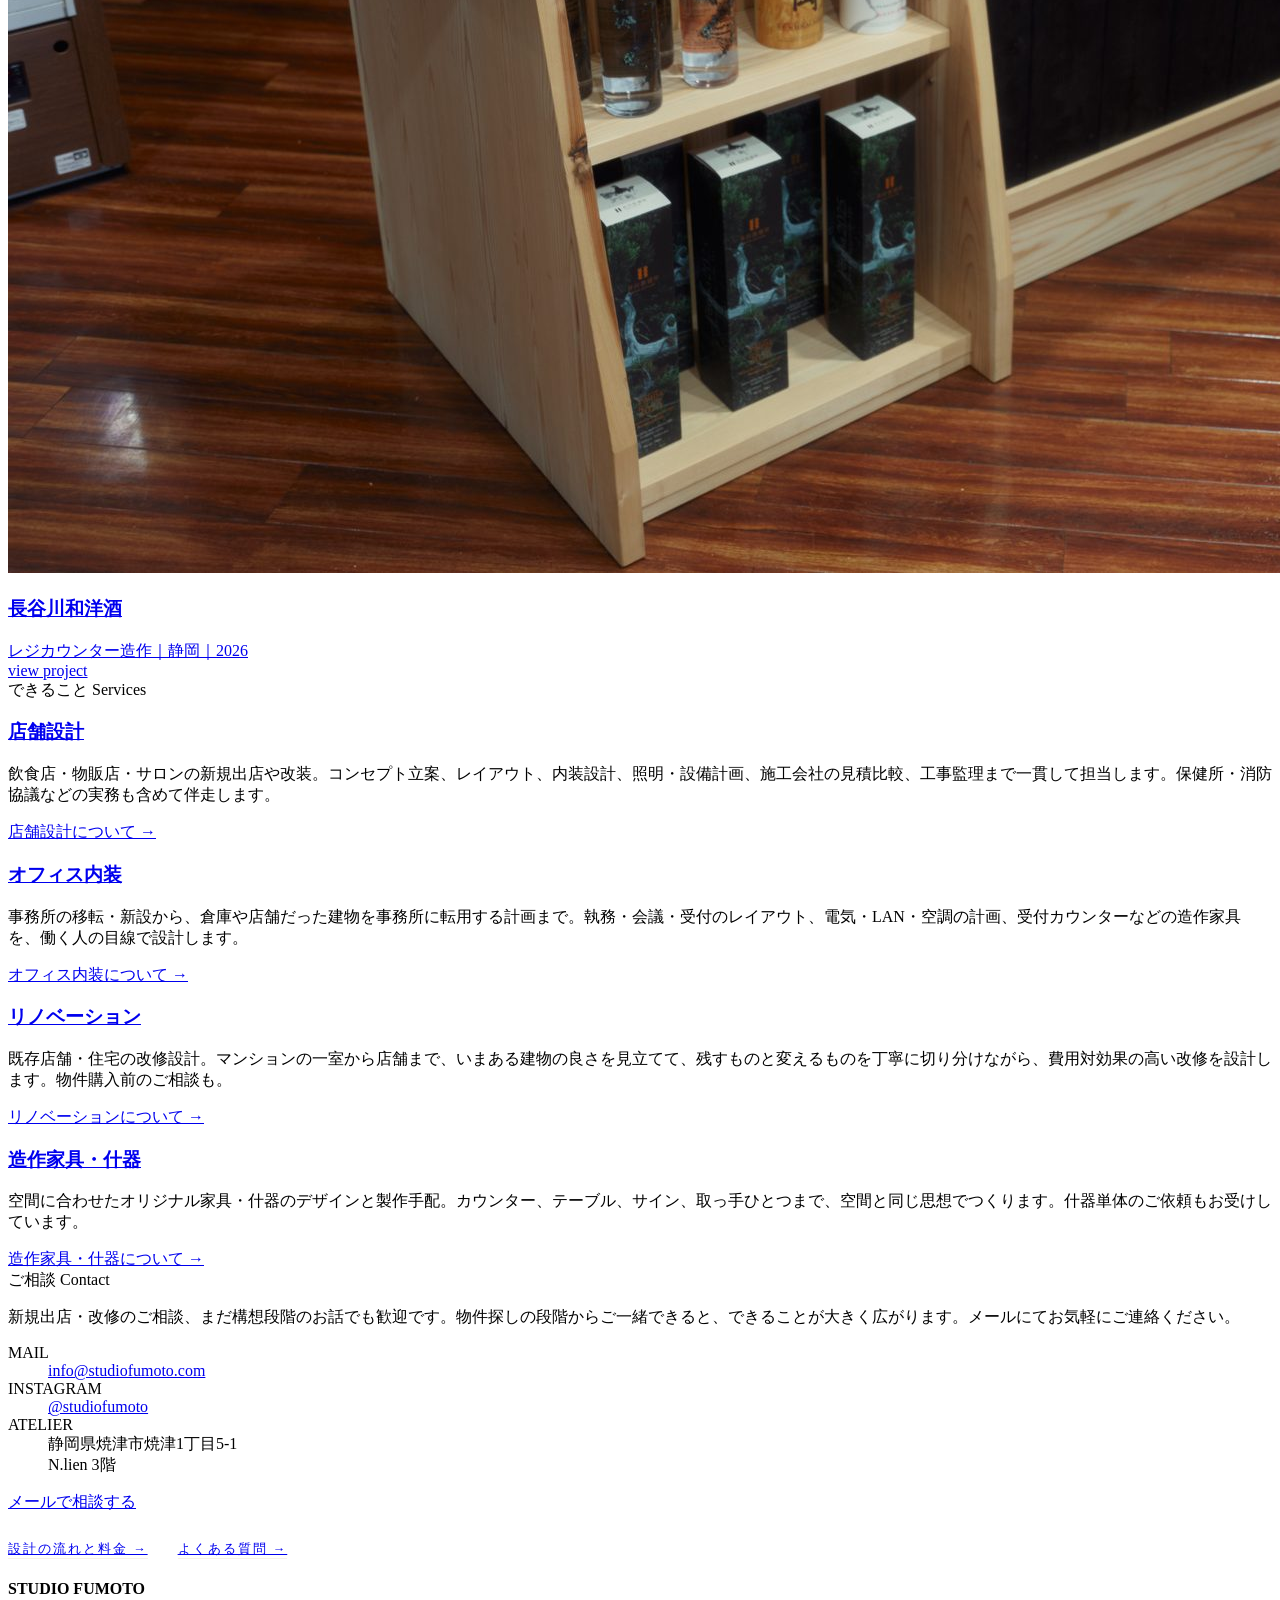
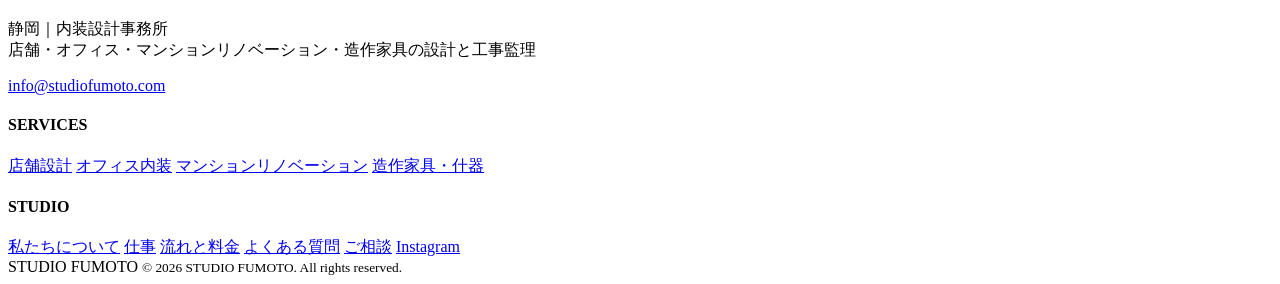
==== commit 38e40537: "Add service pages: top, sitemap, robots" ====
--- a/index.html
+++ b/index.html
@@ -4,7 +4,7 @@
 <meta charset="UTF-8">
 <meta name="viewport" content="width=device-width, initial-scale=1.0">
 <title>STUDIO FUMOTO｜静岡の内装設計事務所</title>
-<meta name="description" content="STUDIO FUMOTO（スタジオ フモト）は、静岡を拠点に、店舗設計・マンションリノベーション・造作家具の設計と工事監理を行う内装設計事務所です。「おかえりを育む」場づくりを実践しています。">
+<meta name="description" content="STUDIO FUMOTO（スタジオ フモト）は、静岡を拠点に、店舗設計・オフィス内装・マンションリノベーション・造作家具の設計と工事監理を行う内装設計事務所です。「おかえりを育む」場づくりを実践しています。">
 <link rel="canonical" href="https://studiofumoto.com/">
 <meta property="og:type" content="website">
 <meta property="og:site_name" content="STUDIO FUMOTO">
@@ -17,345 +17,14 @@
 <link rel="preconnect" href="https://fonts.googleapis.com">
 <link rel="preconnect" href="https://fonts.gstatic.com" crossorigin>
 <link href="https://fonts.googleapis.com/css2?family=BIZ+UDPMincho&family=Cormorant+Garamond:ital,wght@0,400;0,500;1,400&display=swap" rel="stylesheet">
-<style>
-/* ============================================================
-   STUDIO FUMOTO — design tokens
-   （手書きロゴの地色・墨色に合わせたベージュ×苔）
-   ============================================================ */
-:root{
-  --beige:#EFE5D3;
-  --beige-soft:#F4EDDF;
-  --moss:#4D4F25;
-  --moss-deep:#3B3D1E;
-  --ink:#35362B;
-  --ink-soft:#5C5A4A;
-  --sand:#9A9179;
-  --line:rgba(77,79,37,.25);
-  --white:#FBF8F1;
-  --serif-jp:"BIZ UDPMincho","Hiragino Mincho ProN",serif;
-  --serif-en:"Cormorant Garamond","BIZ UDPMincho",serif;
-}
-*{margin:0;padding:0;box-sizing:border-box}
-html{scroll-behavior:smooth}
-body{
-  font-family:var(--serif-jp);
-  background:var(--beige);
-  color:var(--ink);
-  line-height:2.1;
-  letter-spacing:.06em;
-  -webkit-font-smoothing:antialiased;
-  overflow-x:hidden;
-}
-::selection{background:var(--moss);color:var(--beige)}
-img{max-width:100%;display:block}
-a{color:inherit;text-decoration:none}
-.en{font-family:var(--serif-en)}
-:focus-visible{outline:2px solid var(--moss);outline-offset:3px}
-.sr-only{position:absolute;width:1px;height:1px;overflow:hidden;clip:rect(0 0 0 0);white-space:nowrap}
-
-/* ============================================================
-   0. イントロ：手書き「おかえりを育む」→ ふわーんと消える
-   ============================================================ */
-#intro{
-  position:fixed;inset:0;z-index:200;
-  background:var(--beige);
-  display:flex;align-items:center;justify-content:center;
-  transition:opacity 1s ease;
-}
-#intro.done{opacity:0;pointer-events:none}
-#intro img{
-  width:min(62vw,540px);
-  -webkit-mask-image:linear-gradient(100deg,#000 42%,transparent 58%);
-          mask-image:linear-gradient(100deg,#000 42%,transparent 58%);
-  -webkit-mask-size:280% 100%;mask-size:280% 100%;
-  -webkit-mask-position:98% 0;mask-position:98% 0;
-  animation:
-    write 2.6s cubic-bezier(.45,.05,.35,1) .4s forwards,
-    fuwan 1.4s ease 3.6s forwards;
-}
-@keyframes write{to{-webkit-mask-position:0% 0;mask-position:0% 0}}
-@keyframes fuwan{to{opacity:0;filter:blur(10px);transform:translateY(-8px) scale(1.02)}}
-@media (prefers-reduced-motion:reduce){#intro{display:none}}
-
-/* ============================================================
-   1. ヘッダー
-   ============================================================ */
-header{
-  position:fixed;top:0;left:0;right:0;z-index:100;
-  display:flex;justify-content:space-between;align-items:center;
-  padding:26px clamp(20px,5vw,60px);
-}
-header .logo .en{
-  font-size:clamp(15px,1.5vw,19px);letter-spacing:.4em;font-weight:500;
-  color:var(--white);transition:color .5s;
-  text-shadow:0 1px 14px rgba(30,30,22,.35);
-}
-nav{display:flex;gap:clamp(14px,2.6vw,38px)}
-nav a{
-  font-size:13px;letter-spacing:.22em;color:var(--white);
-  position:relative;padding-bottom:3px;transition:color .5s;
-  text-shadow:0 1px 12px rgba(30,30,22,.35);
-}
-nav a::after{
-  content:"";position:absolute;left:0;bottom:0;width:0;height:1px;
-  background:currentColor;transition:width .4s ease;
-}
-nav a:hover::after,nav a:focus-visible::after{width:100%}
-header.scrolled{background:linear-gradient(rgba(239,229,211,.95) 60%,rgba(239,229,211,0))}
-header.scrolled .logo .en,header.scrolled nav a{color:var(--moss);text-shadow:none}
-@media (max-width:560px){
-  nav a{font-size:11.5px;letter-spacing:.14em}
-}
-
-/* ============================================================
-   2. ヒーロー：施工写真シャッフル・クロスフェード
-   ============================================================ */
-.hero{position:relative;height:100svh;overflow:hidden;background:#232219}
-.hero .slide{
-  position:absolute;inset:0;opacity:0;
-  transition:opacity 1.8s ease;
-}
-.hero .slide img{
-  width:100%;height:100%;object-fit:cover;
-  filter:saturate(.55) sepia(.14) contrast(.93) brightness(1.02);
-}
-.hero .slide.active{opacity:1}
-.hero .slide.active img{animation:kenburns 7.5s ease-out forwards}
-@keyframes kenburns{from{transform:scale(1.05)}to{transform:scale(1)}}
-@media (prefers-reduced-motion:reduce){.hero .slide.active img{animation:none}}
-.hero::after{
-  content:"";position:absolute;inset:0;pointer-events:none;
-  background:
-    linear-gradient(rgba(30,30,22,.3),transparent 24%),
-    linear-gradient(transparent 74%,rgba(30,30,22,.34));
-}
-.hero .eyebrow{
-  position:absolute;left:clamp(20px,5vw,60px);bottom:15vh;z-index:2;
-  font-size:12.5px;letter-spacing:.42em;color:var(--white);
-  text-shadow:0 1px 12px rgba(30,30,22,.4);
-}
-.slide-caption{
-  position:absolute;right:clamp(20px,5vw,60px);bottom:6vh;z-index:2;
-  font-size:11.5px;letter-spacing:.3em;color:rgba(251,248,241,.85);
-  text-shadow:0 1px 10px rgba(30,30,22,.5);
-  transition:opacity .5s;
-}
-.slide-caption.fade{opacity:0}
-.scroll-cue{
-  position:absolute;left:clamp(20px,5vw,60px);bottom:6vh;z-index:2;
-  display:flex;align-items:center;gap:14px;
-  font-size:11px;letter-spacing:.3em;color:rgba(251,248,241,.85);
-  text-shadow:0 1px 10px rgba(30,30,22,.5);
-}
-.scroll-cue::after{
-  content:"";width:64px;height:1px;background:rgba(251,248,241,.8);
-  animation:cue 2.6s ease-in-out infinite;transform-origin:left;
-}
-@keyframes cue{0%,100%{transform:scaleX(.4);opacity:.5}50%{transform:scaleX(1);opacity:1}}
-
-/* ============================================================
-   sections 共通
-   ============================================================ */
-section{padding:clamp(90px,13vh,150px) clamp(24px,6vw,64px)}
-.inner{max-width:1120px;margin:0 auto}
-.sec-head{display:flex;align-items:baseline;gap:24px;margin-bottom:clamp(48px,8vh,76px)}
-.sec-head .jp{
-  font-size:clamp(24px,3vw,34px);font-weight:400;letter-spacing:.3em;
-  white-space:nowrap;color:var(--moss);
-}
-.sec-head .en{font-size:13px;letter-spacing:.3em;color:var(--sand);font-style:italic;white-space:nowrap}
-.sec-head::after{content:"";flex:1;height:1px;background:var(--line);transform:translateY(-6px)}
-
-/* ============================================================
-   3. 私たちについて
-   ============================================================ */
-.about-grid{
-  display:grid;grid-template-columns:1fr;max-width:640px;
-  align-items:start;margin-bottom:clamp(64px,10vh,96px);
-}
-.about .label{
-  font-family:var(--serif-en);font-size:12px;letter-spacing:.38em;
-  color:var(--sand);margin-bottom:18px;
-}
-.about h3{
-  font-size:clamp(24px,2.8vw,32px);font-weight:400;
-  letter-spacing:.18em;line-height:1.9;margin-bottom:28px;color:var(--moss);
-}
-.about .okaeri-logo{
-  width:min(72vw,340px);margin:6px 0 30px;
-}
-.about p{color:var(--ink-soft);font-size:14.5px;margin-bottom:18px}
-.profile{
-  border-top:1px solid var(--line);padding-top:48px;
-  display:grid;grid-template-columns:auto 1fr;gap:7vw;align-items:start;
-}
-.profile .name-jp{font-size:22px;letter-spacing:.3em;font-weight:400;white-space:nowrap;color:var(--moss)}
-.profile .name-role{font-family:var(--serif-en);font-size:12.5px;letter-spacing:.16em;color:var(--sand);margin-top:8px}
-.profile dl{display:grid;grid-template-columns:auto 1fr;gap:10px 32px;font-size:13.5px}
-.profile dt{font-family:var(--serif-en);letter-spacing:.12em;color:var(--sand);white-space:nowrap}
-.profile dd{color:var(--ink-soft)}
-@media (max-width:760px){
-  .about-grid,.profile{grid-template-columns:1fr;gap:48px}
-  .profile dl{grid-template-columns:1fr;gap:2px}
-  .profile dd{margin-bottom:14px}
-}
-
-/* ============================================================
-   4. 仕事
-   ============================================================ */
-.work-grid{
-  display:grid;gap:clamp(32px,4vw,56px);
-  grid-template-columns:repeat(auto-fill,minmax(280px,1fr));
-}
-.work-cat{
-  display:flex;align-items:baseline;gap:16px;
-  margin:0 0 28px;scroll-margin-top:110px;
-}
-.work-cat + .work-grid{margin-bottom:clamp(64px,9vh,96px)}
-.work-cat .jp{font-size:15px;letter-spacing:.24em;color:var(--moss)}
-.work-cat .en{font-family:var(--serif-en);font-size:12px;letter-spacing:.38em;color:var(--sand)}
-.work-item .ph{
-  aspect-ratio:4/3;overflow:hidden;background:#DDD3BE;cursor:pointer;
-}
-.work-item .ph img{
-  width:100%;height:100%;object-fit:cover;
-  filter:saturate(.55) sepia(.14) contrast(.93) brightness(1.02);
-  transition:transform 1.2s ease;
-}
-.work-item .ph:hover img,.work-item .ph:focus-visible img{transform:scale(1.04)}
-.work-item h3{
-  margin-top:18px;font-size:17px;font-weight:400;
-  letter-spacing:.16em;color:var(--moss);
-}
-.work-item .meta{margin-top:4px;font-size:12px;letter-spacing:.12em;color:var(--sand)}
-.work-item .view{
-  font-family:var(--serif-en);font-size:11px;letter-spacing:.28em;
-  color:var(--sand);margin-top:10px;font-style:italic;
-}
-
-/* ============================================================
-   5. できること
-   ============================================================ */
-.services-grid{
-  display:grid;grid-template-columns:repeat(auto-fit,minmax(260px,1fr));
-  gap:0 clamp(32px,4vw,64px);
-  border-top:1px solid var(--line);
-}
-.service{padding:40px 4px;border-bottom:1px solid var(--line)}
-.service h3{
-  font-size:18px;font-weight:400;letter-spacing:.24em;
-  color:var(--moss);margin-bottom:18px;
-}
-.service p{font-size:13.5px;color:var(--ink-soft)}
-.service .to-work{
-  display:inline-block;margin-top:14px;
-  font-size:12px;letter-spacing:.16em;
-  color:var(--sand);text-decoration:none;border-bottom:1px solid var(--line);padding-bottom:2px;
-  transition:color .3s;
-}
-.service .to-work:hover{color:var(--moss)}
-
-/* ============================================================
-   6. ご相談：苔色で反転、視認性を最優先に
-   ============================================================ */
-#contact{background:var(--moss);color:var(--beige)}
-#contact .sec-head .jp{color:var(--beige)}
-#contact .sec-head .en{color:rgba(239,229,211,.55)}
-#contact .sec-head::after{background:rgba(239,229,211,.3)}
-#contact .lead{
-  max-width:660px;font-size:clamp(13.5px,1.5vw,15px);
-  margin-bottom:clamp(52px,8vh,80px);
-}
-#contact dl{
-  display:grid;gap:40px;
-  grid-template-columns:repeat(auto-fit,minmax(250px,1fr));
-}
-#contact dt{
-  font-family:var(--serif-en);font-size:12px;letter-spacing:.34em;
-  color:rgba(239,229,211,.6);margin-bottom:12px;
-}
-#contact dd{font-size:clamp(16px,1.8vw,19px);letter-spacing:.06em}
-#contact dd a{
-  border-bottom:1px solid rgba(239,229,211,.5);
-  padding-bottom:3px;transition:border-color .3s;
-}
-#contact dd a:hover{border-color:var(--beige)}
-#contact .addr{font-size:15px;line-height:2}
-#contact .mailbtn{
-  display:inline-block;margin-top:60px;
-  padding:18px 54px;border:1px solid rgba(239,229,211,.6);
-  font-size:14px;letter-spacing:.3em;
-  transition:background .4s,color .4s;
-}
-#contact .mailbtn:hover{background:var(--beige);color:var(--moss)}
-
-/* ============================================================
-   7. フッター
-   ============================================================ */
-footer{
-  background:var(--moss-deep);color:rgba(239,229,211,.75);
-  padding:44px clamp(24px,6vw,64px);
-  display:flex;justify-content:space-between;align-items:center;
-  flex-wrap:wrap;gap:12px;
-}
-footer .en{letter-spacing:.4em;font-size:13px}
-footer small{font-family:var(--serif-en);font-size:11px;letter-spacing:.18em}
-
-/* ============================================================
-   作品詳細（モーダル）
-   ============================================================ */
-.detail{
-  position:fixed;inset:0;z-index:150;background:var(--beige-soft);
-  overflow-y:auto;transform:translateY(100%);
-  transition:transform .7s cubic-bezier(.65,0,.35,1);
-}
-.detail.open{transform:translateY(0)}
-.detail-bar{
-  position:sticky;top:0;z-index:2;
-  display:flex;justify-content:space-between;align-items:center;
-  padding:22px clamp(20px,5vw,60px);
-  background:linear-gradient(var(--beige-soft) 70%,transparent);
-}
-.detail-back{
-  font-family:var(--serif-jp);font-size:13px;letter-spacing:.2em;
-  background:none;border:none;color:var(--moss);cursor:pointer;padding:6px 2px;
-}
-.detail-inner{max-width:880px;margin:0 auto;padding:40px clamp(24px,6vw,64px) 140px}
-.detail-inner h2{
-  font-size:clamp(28px,4vw,42px);font-weight:400;
-  letter-spacing:.24em;color:var(--moss);
-}
-.detail-meta{font-size:13px;letter-spacing:.16em;color:var(--sand);margin:10px 0 56px}
-.detail-label{
-  font-family:var(--serif-en);font-size:12px;letter-spacing:.36em;
-  color:var(--sand);margin:72px 0 22px;font-style:italic;
-}
-.concept-title{
-  font-size:clamp(21px,2.6vw,27px);letter-spacing:.3em;
-  color:var(--moss);margin-bottom:24px;
-}
-.detail-concept p{font-size:14.5px;color:var(--ink-soft);margin-bottom:16px}
-.detail-figure{margin-bottom:28px}
-.detail-figure img{width:100%}
-.detail-note{font-size:13.5px;color:var(--ink-soft)}
-
-/* スクロールで現れる要素 */
-.reveal{opacity:0;transform:translateY(24px);transition:opacity 1s ease,transform 1s ease}
-.reveal.in{opacity:1;transform:none}
-@media (prefers-reduced-motion:reduce){
-  .reveal{opacity:1;transform:none;transition:none}
-}
-/* 画像の保存対策：右クリック・長押し・ドラッグを無効化（スクショは防げない） */
-img{-webkit-user-drag:none;user-drag:none;-webkit-touch-callout:none;-webkit-user-select:none;user-select:none;pointer-events:none}
-.ph img{pointer-events:none}
-</style>
+<link rel="stylesheet" href="/assets/site.css">
 <script type="application/ld+json">
 {
   "@context": "https://schema.org",
   "@type": "ProfessionalService",
   "name": "STUDIO FUMOTO",
   "alternateName": "スタジオ フモト",
-  "description": "静岡を拠点とする内装設計事務所。飲食店・物販店の店舗設計、マンション・住宅のリノベーション、造作家具の設計から工事監理までを一貫して手がける。",
+  "description": "静岡を拠点とする内装設計事務所。飲食店・物販店の店舗設計、オフィス・事務所の内装設計、マンション・住宅のリノベーション、造作家具の設計から工事監理までを一貫して手がける。",
   "url": "https://studiofumoto.com/",
   "email": "info@studiofumoto.com",
   "image": "https://studiofumoto.com/images/regolith_cg_4.jpg",
@@ -364,7 +33,7 @@
   "sameAs": ["https://www.instagram.com/studiofumoto/"],
   "founder": {"@type": "Person", "name": "中山 聡真"},
   "foundingDate": "2026-01",
-  "knowsAbout": ["店舗デザイン", "内装設計", "リノベーション", "工事監理", "家具・什器デザイン"]
+  "knowsAbout": ["店舗設計", "オフィス内装", "内装設計", "リノベーション", "工事監理", "家具・什器デザイン"]
 }
 </script>
 </head>
@@ -372,20 +41,28 @@
 
 <!-- ================= INTRO ================= -->
 <div id="intro" aria-hidden="true">
-  <img src="images/okaeri_logo.svg" alt="">
+  <img src="/images/okaeri_logo.svg" alt="">
 </div>
 
 <header id="header">
-  <a class="logo" href="#top" aria-label="STUDIO FUMOTO トップへ">
-    <span class="en">STUDIO FUMOTO</span>
-  </a>
-  <nav aria-label="サイト内メニュー">
-    <a href="#about">私たちについて</a>
-    <a href="#work">仕事</a>
-    <a href="#services">できること</a>
-    <a href="#contact">ご相談</a>
-  </nav>
+  <a class="logo" href="/" aria-label="STUDIO FUMOTO トップへ"><span class="en">STUDIO FUMOTO</span></a>
+  <nav class="main" aria-label="サイト内メニュー"><a href="/about/">私たちについて</a><a href="/#work">仕事</a><a href="/#services">できること</a><a href="/flow/">流れと料金</a><a href="/faq/">よくある質問</a><a href="/contact/">ご相談</a></nav>
+  <button class="menu-btn" id="menuBtn" aria-label="メニューを開く" aria-expanded="false">MENU</button>
 </header>
+<div class="menu" id="menu" aria-hidden="true">
+  <div class="menu-head"><span class="en">STUDIO FUMOTO</span><button class="menu-close" id="menuClose" aria-label="メニューを閉じる">CLOSE</button></div>
+  <ul class="menu-list">
+    <li><a href="/"><span class="jp">トップ</span><span class="en">Top</span></a></li>
+    <li><a href="/about/"><span class="jp">私たちについて</span><span class="en">About</span></a></li>
+    <li><a href="/#work"><span class="jp">仕事</span><span class="en">Work</span></a></li>
+    <li><a href="/#services"><span class="jp">できること</span><span class="en">Services</span></a></li>
+    <li class="sublist"><a href="/shop/">店舗設計</a><a href="/office/">オフィス内装</a><a href="/renovation/">リノベーション</a><a href="/furniture/">造作家具・什器</a></li>
+    <li><a href="/flow/"><span class="jp">流れと料金</span><span class="en">Flow & Fee</span></a></li>
+    <li><a href="/faq/"><span class="jp">よくある質問</span><span class="en">FAQ</span></a></li>
+    <li><a href="/contact/"><span class="jp">ご相談</span><span class="en">Contact</span></a></li>
+  </ul>
+  <div class="menu-foot">静岡｜内装設計事務所</div>
+</div>
 
 <main id="top">
   <h1 class="sr-only">STUDIO FUMOTO｜静岡の内装設計事務所 — おかえりを育む</h1>
@@ -409,7 +86,7 @@
           <div class="label">PHILOSOPHY</div>
           <h3>おかえりを育む</h3>
           <p>「おかえり」は、帰る場所と、迎えてくれる人がいて、はじめて成り立つ言葉です。</p>
-          <p>一日の終わりに灯りがついている。扉を開けると、いつもの声がする。そんな何気ないやりとりがくれる安心感や温かみは、本来、誰にとっても当たり前であってほしいもの。</p>
+          <p>一日の終わりに灯りがついている。アを開けると、いつもの声がする。そんな何気ないやりとりがくれる安心感や温かみは、本来、誰にとっても当たり前であってほしいもの。</p>
           <p>挑戦する日も、疲れて帰る日も、変わらずに迎えてくれる場所がある。その当たり前を、建築で育てていきます。</p>
         </div>
       </div>
@@ -425,6 +102,7 @@
           <dt>2026–</dt><dd>STUDIO FUMOTO 設立。静岡を拠点に活動。</dd>
         </dl>
       </div>
+      <p class="reveal" style="margin-top:40px"><a class="link" href="/about/">私たちについて、くわしく →</a></p>
     </div>
   </section>
 
@@ -440,50 +118,42 @@
         <span class="en">Shop Design</span>
       </div>
       <div class="work-grid">
-        <div class="work-item reveal">
-          <div class="ph" data-project="regolith" role="button" tabindex="0" aria-label="Regolithの詳細を見る">
-            <img src="images/regolith_cg_1.jpg" alt="Regolith 外観CGパース" loading="lazy">
-          </div>
+        <a class="work-item reveal" href="/works/regolith/">
+          <div class="ph"><img src="/images/regolith_cg_1.jpg" alt="Regolith フレンチ" loading="lazy"></div>
           <h3>Regolith</h3>
           <div class="meta">フレンチ｜静岡県静岡市｜51.54㎡</div>
           <div class="view">view project</div>
-        </div>
-        <div class="work-item reveal">
-          <div class="ph" data-project="zesshin" role="button" tabindex="0" aria-label="舌心の詳細を見る">
-            <img src="images/shitagokoro_cg_1.jpg" alt="舌心 店内CGパース" loading="lazy">
-          </div>
+        </a>
+        <a class="work-item reveal" href="/works/zesshin/">
+          <div class="ph"><img src="/images/shitagokoro_cg_1.jpg" alt="舌心 牛串酒場" loading="lazy"></div>
           <h3>舌心</h3>
           <div class="meta">牛串酒場｜静岡県静岡市｜35.95㎡</div>
           <div class="view">view project</div>
-        </div>
+        </a>
       </div>
       <div class="work-cat reveal" id="work-residence">
         <span class="jp">リノベーション</span>
         <span class="en">Renovation</span>
       </div>
       <div class="work-grid">
-        <div class="work-item reveal">
-          <div class="ph" data-project="renovation" role="button" tabindex="0" aria-label="VIEW RESIDENCEの詳細を見る">
-            <img src="images/reno_cg_1.jpg" alt="VIEW RESIDENCE リビングCGパース" loading="lazy">
-          </div>
+        <a class="work-item reveal" href="/works/renovation/">
+          <div class="ph"><img src="/images/reno_cg_1.jpg" alt="VIEW RESIDENCE マンションリノベーション計画案" loading="lazy"></div>
           <h3>VIEW RESIDENCE</h3>
-          <div class="meta">マンションリノベーション計画案｜静岡県静岡市｜66.00㎡</div>
+          <div class="meta">マンションリノベーション計画案｜静岡県静岡市｜66.00㎡｜2LDK→1LDK</div>
           <div class="view">view project</div>
-        </div>
+        </a>
       </div>
       <div class="work-cat reveal" id="work-furniture">
         <span class="jp">造作家具・什器</span>
         <span class="en">Furniture</span>
       </div>
       <div class="work-grid">
-        <div class="work-item reveal">
-          <div class="ph" data-project="hasegawa" role="button" tabindex="0" aria-label="長谷川和洋酒の詳細を見る">
-            <img src="images/hasegawa_1.jpg" alt="長谷川和洋酒 レジカウンター" loading="lazy">
-          </div>
+        <a class="work-item reveal" href="/works/hasegawa/">
+          <div class="ph"><img src="/images/hasegawa_1.jpg" alt="長谷川和洋酒 レジカウンター造作" loading="lazy"></div>
           <h3>長谷川和洋酒</h3>
           <div class="meta">レジカウンター造作｜静岡｜2026</div>
           <div class="view">view project</div>
-        </div>
+        </a>
       </div>
     </div>
   </section>
@@ -497,19 +167,24 @@
       </div>
       <div class="services-grid reveal">
         <div class="service">
-          <h3>店舗設計</h3>
-          <p>飲食店・物販店の新規出店設計。コンセプト立案、レイアウト、内装設計、照明・設備計画、施工監理まで一貫して担当します。保健所協議などの実務も含めて伴走します。</p>
-          <a class="to-work" href="#work-interior">店舗設計の実績を見る →</a>
+          <h3><a href="/shop/">店舗設計</a></h3>
+          <p>飲食店・物販店・サロンの新規出店や改装。コンセプト立案、レイアウト、内装設計、照明・設備計画、施工会社の見積比較、工事監理まで一貫して担当します。保健所・消防協議などの実務も含めて伴走します。</p>
+          <a class="to-work" href="/shop/">店舗設計について →</a>
         </div>
         <div class="service">
-          <h3>リノベーション</h3>
-          <p>既存店舗・住宅の改修設計。マンションの一室から店舗まで、いまある建物の良さを見立て、残すものと変えるものを丁寧に切り分けながら、費用対効果の高い改修を設計します。</p>
-          <a class="to-work" href="#work-residence">リノベーションの実績を見る →</a>
+          <h3><a href="/office/">オフィス内装</a></h3>
+          <p>事務所の移転・新設から、倉庫や店舗だった建物を事務所に転用する計画まで。執務・会議・受付のレイアウト、電気・LAN・空調の計画、受付カウンターなどの造作家具を、働く人の目線で設計します。</p>
+          <a class="to-work" href="/office/">オフィス内装について →</a>
         </div>
         <div class="service">
-          <h3>造作家具・什器</h3>
-          <p>空間に合わせたオリジナル家具・什器のデザインと製作手配。カウンター、テーブル、サイン、取っ手ひとつまで、空間と同じ思想でつくります。</p>
-          <a class="to-work" href="#work-furniture">造作家具・什器の実績を見る →</a>
+          <h3><a href="/renovation/">リノベーション</a></h3>
+          <p>既存店舗・住宅の改修設計。マンションの一室から店舗まで、いまある建物の良さを見立てて、残すものと変えるものを丁寧に切り分けながら、費用対効果の高い改修を設計します。物件購入前のご相談も。</p>
+          <a class="to-work" href="/renovation/">リノベーションについて →</a>
+        </div>
+        <div class="service">
+          <h3><a href="/furniture/">造作家具・什器</a></h3>
+          <p>空間に合わせたオリジナル家具・什器のデザインと製作手配。カウンター、テーブル、サイン、取っ手ひとつまで、空間と同じ思想でつくります。什器単体のご依頼もお受けしています。</p>
+          <a class="to-work" href="/furniture/">造作家具・什器について →</a>
         </div>
       </div>
     </div>
@@ -538,65 +213,103 @@
         </div>
       </dl>
       <a class="mailbtn reveal" href="mailto:info@studiofumoto.com">メールで相談する</a>
+      <p class="reveal" style="margin-top:28px;font-size:12.5px;letter-spacing:.16em"><a href="/flow/" style="border-bottom:1px solid rgba(239,229,211,.5);padding-bottom:2px">設計の流れと料金 →</a>　　<a href="/faq/" style="border-bottom:1px solid rgba(239,229,211,.5);padding-bottom:2px">よくある質問 →</a></p>
     </div>
   </section>
 
 </main>
 
-<div class="detail" id="detail" role="dialog" aria-modal="true">
-  <div class="detail-bar">
-    <button class="detail-back" id="detailBack">← 一覧へ戻る</button>
-    <span class="en" style="letter-spacing:.22em;font-size:15px;color:var(--moss);">STUDIO FUMOTO</span>
+
+<footer>
+  <div class="foot-grid">
+    <div>
+      <h4>STUDIO FUMOTO</h4>
+      <p>静岡｜内装設計事務所<br>店舗・オフィス・マンションリノベーション・造作家具の設計と工事監理</p>
+      <p style="margin-top:10px"><a href="mailto:info@studiofumoto.com" style="display:inline">info@studiofumoto.com</a></p>
+    </div>
+    <div>
+      <h4>SERVICES</h4>
+      <a href="/shop/">店舗設計</a>
+      <a href="/office/">オフィス内装</a>
+      <a href="/renovation/">マンションリノベーション</a>
+      <a href="/furniture/">造作家具・什器</a>
+    </div>
+    <div>
+      <h4>STUDIO</h4>
+      <a href="/about/">私たちについて</a>
+      <a href="/#work">仕事</a>
+      <a href="/flow/">流れと料金</a>
+      <a href="/faq/">よくある質問</a>
+      <a href="/contact/">ご相談</a>
+      <a href="https://www.instagram.com/studiofumoto/" target="_blank" rel="noopener">Instagram</a>
+    </div>
   </div>
-  <div class="detail-inner" id="detailInner"></div>
-</div>
-
-<footer>
-  <span class="en">STUDIO FUMOTO</span>
-  <small>© 2026 STUDIO FUMOTO. All rights reserved.</small>
+  <div class="foot-bottom">
+    <span class="en">STUDIO FUMOTO</span>
+    <small>© 2026 STUDIO FUMOTO. All rights reserved.</small>
+  </div>
 </footer>
 
 <script>
+  // ---- 旧URL（#work=xxx）→ 作品ページへ ----
+  (function(){function go(){const m=location.hash.match(/^#work=([a-z]+)$/);if(m)location.replace('/works/'+m[1]+'/');}go();addEventListener('hashchange',go);})();
+
   // ---- scroll reveal ----
   const obs=new IntersectionObserver((entries)=>{
     entries.forEach(e=>{if(e.isIntersecting){e.target.classList.add('in');obs.unobserve(e.target);}});
   },{threshold:.15});
   document.querySelectorAll('.reveal').forEach(el=>obs.observe(el));
 
+  // ---- mobile menu ----
+  (function(){
+    const btn=document.getElementById('menuBtn'),menu=document.getElementById('menu'),cl=document.getElementById('menuClose');
+    if(!btn||!menu)return;
+    function open(){menu.classList.add('open');menu.setAttribute('aria-hidden','false');btn.setAttribute('aria-expanded','true');document.body.style.overflow='hidden';}
+    function close(){menu.classList.remove('open');menu.setAttribute('aria-hidden','true');btn.setAttribute('aria-expanded','false');document.body.style.overflow='';}
+    btn.addEventListener('click',open);cl.addEventListener('click',close);
+    menu.querySelectorAll('a').forEach(a=>a.addEventListener('click',close));
+    document.addEventListener('keydown',e=>{if(e.key==='Escape')close();});
+  })();
+
+  // ---- 画像の右クリック・長押し・ドラッグ抑止 ----
+  ['contextmenu','dragstart'].forEach(ev=>document.addEventListener(ev,e=>{
+    if(e.target&&(e.target.tagName==='IMG'||e.target.closest('.ph,.detail-figure,.key-figure,.hero')))e.preventDefault();
+  }));
+
   // ---- hero：Works の CG・施工写真をシャッフルしてクロスフェード ----
   const HERO_POOL=[
-    {src:"images/regolith_cg_1.jpg",    caption:"Regolith｜フレンチ", alt:"Regolith 外観CGパース"},
-    {src:"images/regolith_cg_2.jpg",    caption:"Regolith｜フレンチ", alt:"Regolith 店内CGパース"},
-    {src:"images/regolith_cg_3.jpg",    caption:"Regolith｜フレンチ", alt:"Regolith 店内CGパース"},
-    {src:"images/regolith_cg_4.jpg",    caption:"Regolith｜フレンチ", alt:"Regolith 店内CGパース"},
-    {src:"images/regolith_cg_5.jpg",    caption:"Regolith｜フレンチ", alt:"Regolith 店内CGパース"},
-    {src:"images/regolith_cg_6.jpg",    caption:"Regolith｜フレンチ", alt:"Regolith 個室CGパース"},
-    {src:"images/regolith_cg_7.jpg",    caption:"Regolith｜フレンチ", alt:"Regolith サインCGパース"},
-    {src:"images/shitagokoro_cg_1.jpg", caption:"舌心｜牛串酒場", alt:"舌心 店内CGパース"},
-    {src:"images/shitagokoro_cg_2.jpg", caption:"舌心｜牛串酒場", alt:"舌心 店内CGパース"},
-    {src:"images/shitagokoro_cg_3.jpg", caption:"舌心｜牛串酒場", alt:"舌心 店内CGパース"},
-    {src:"images/shitagokoro_cg_4.jpg", caption:"舌心｜牛串酒場", alt:"舌心 外観CGパース"},
-    {src:"images/shitagokoro_cg_5.jpg", caption:"舌心｜牛串酒場", alt:"舌心 個室CGパース"},
-    {src:"images/reno_cg_1.jpg",        caption:"VIEW RESIDENCE｜マンションリノベーション", alt:"VIEW RESIDENCE リビングCGパース"},
-    {src:"images/reno_cg_2.jpg",        caption:"VIEW RESIDENCE｜マンションリノベーション", alt:"VIEW RESIDENCE CGパース"},
-    {src:"images/reno_cg_3.jpg",        caption:"VIEW RESIDENCE｜マンションリノベーション", alt:"VIEW RESIDENCE CGパース"},
-    {src:"images/reno_cg_4.jpg",        caption:"VIEW RESIDENCE｜マンションリノベーション", alt:"VIEW RESIDENCE CGパース"},
-    {src:"images/reno_cg_5.jpg",        caption:"VIEW RESIDENCE｜マンションリノベーション", alt:"VIEW RESIDENCE CGパース"},
-    {src:"images/reno_cg_6.jpg",        caption:"VIEW RESIDENCE｜マンションリノベーション", alt:"VIEW RESIDENCE CGパース"},
-    {src:"images/reno_cg_7.jpg",        caption:"VIEW RESIDENCE｜マンションリノベーション", alt:"VIEW RESIDENCE CGパース"},
-    {src:"images/reno_cg_8.jpg",        caption:"VIEW RESIDENCE｜マンションリノベーション", alt:"VIEW RESIDENCE CGパース"},
-    {src:"images/reno_cg_9.jpg",        caption:"VIEW RESIDENCE｜マンションリノベーション", alt:"VIEW RESIDENCE CGパース"},
-    {src:"images/reno_cg_10.jpg",       caption:"VIEW RESIDENCE｜マンションリノベーション", alt:"VIEW RESIDENCE CGパース"},
-    {src:"images/hasegawa_cg_1.jpg",    caption:"長谷川和洋酒｜レジカウンター造作", alt:"長谷川和洋酒 レジカウンターCGパース"},
-    {src:"images/hasegawa_cg_2.jpg",    caption:"長谷川和洋酒｜レジカウンター造作", alt:"長谷川和洋酒 レジカウンターCGパース"},
-    {src:"images/hasegawa_cg_3.jpg",    caption:"長谷川和洋酒｜レジカウンター造作", alt:"長谷川和洋酒 レジカウンターCGパース"},
-    {src:"images/hasegawa_1.jpg",       caption:"長谷川和洋酒｜レジカウンター造作", alt:"長谷川和洋酒 レジカウンター"},
-    {src:"images/hasegawa_2.jpg",       caption:"長谷川和洋酒｜レジカウンター造作", alt:"長谷川和洋酒 レジカウンター"},
-    {src:"images/hasegawa_3.jpg",       caption:"長谷川和洋酒｜レジカウンター造作", alt:"長谷川和洋酒 レジカウンター"},
-    {src:"images/hasegawa_4.jpg",       caption:"長谷川和洋酒｜レジカウンター造作", alt:"長谷川和洋酒 レジカウンター"},
-    {src:"images/hasegawa_5.jpg",       caption:"長谷川和洋酒｜レジカウンター造作", alt:"長谷川和洋酒 レジカウンター"},
-    {src:"images/hasegawa_6.jpg",       caption:"長谷川和洋酒｜レジカウンター造作", alt:"長谷川和洋酒 レジカウンター"},
-    {src:"images/hasegawa_7.jpg",       caption:"長谷川和洋酒｜レジカウンター造作", alt:"長谷川和洋酒 レジカウンター"},
+    {src:"/images/regolith_cg_1.jpg",    caption:"Regolith｜フレンチ", alt:"Regolith 外観CGパース"},
+    {src:"/images/regolith_cg_2.jpg",    caption:"Regolith｜フレンチ", alt:"Regolith 店内CGパース"},
+    {src:"/images/regolith_cg_3.jpg",    caption:"Regolith｜フレンチ", alt:"Regolith 店内CGパース"},
+    {src:"/images/regolith_cg_4.jpg",    caption:"Regolith｜フレンチ", alt:"Regolith 店内CGパース"},
+    {src:"/images/regolith_cg_5.jpg",    caption:"Regolith｜フレンチ", alt:"Regolith 店内CGパース"},
+    {src:"/images/regolith_cg_6.jpg",    caption:"Regolith｜フレンチ", alt:"Regolith 個室CGパース"},
+    {src:"/images/regolith_cg_7.jpg",    caption:"Regolith｜フレンチ", alt:"Regolith サインCGパース"},
+    {src:"/images/shitagokoro_cg_1.jpg", caption:"舌心｜牛串酒場", alt:"舌心 店内CGパース"},
+    {src:"/images/shitagokoro_cg_2.jpg", caption:"舌心｜牛串酒場", alt:"舌心 店内CGパース"},
+    {src:"/images/shitagokoro_cg_3.jpg", caption:"舌心｜牛串酒場", alt:"舌心 店内CGパース"},
+    {src:"/images/shitagokoro_cg_4.jpg", caption:"舌心｜牛串酒場", alt:"舌心 外観CGパース"},
+    {src:"/images/shitagokoro_cg_5.jpg", caption:"舌心｜牛串酒場", alt:"舌心 個室CGパース"},
+    {src:"/images/reno_cg_1.jpg",        caption:"VIEW RESIDENCE｜マンションリノベーション", alt:"VIEW RESIDENCE リビングCGパース"},
+    {src:"/images/reno_cg_2.jpg",        caption:"VIEW RESIDENCE｜マンションリノベーション", alt:"VIEW RESIDENCE CGパース"},
+    {src:"/images/reno_cg_3.jpg",        caption:"VIEW RESIDENCE｜マンションリノベーション", alt:"VIEW RESIDENCE CGパース"},
+    {src:"/images/reno_cg_4.jpg",        caption:"VIEW RESIDENCE｜マンションリノベーション", alt:"VIEW RESIDENCE CGパース"},
+    {src:"/images/reno_cg_5.jpg",        caption:"VIEW RESIDENCE｜マンションリノベーション", alt:"VIEW RESIDENCE CGパース"},
+    {src:"/images/reno_cg_6.jpg",        caption:"VIEW RESIDENCE｜マンションリノベーション", alt:"VIEW RESIDENCE CGパース"},
+    {src:"/images/reno_cg_7.jpg",        caption:"VIEW RESIDENCE｜マンションリノベーション", alt:"VIEW RESIDENCE CGパース"},
+    {src:"/images/reno_cg_8.jpg",        caption:"VIEW RESIDENCE｜マンションリノベーション", alt:"VIEW RESIDENCE CGパース"},
+    {src:"/images/reno_cg_9.jpg",        caption:"VIEW RESIDENCE｜マンションリノベーション", alt:"VIEW RESIDENCE CGパース"},
+    {src:"/images/reno_cg_10.jpg",       caption:"VIEW RESIDENCE｜マンションリノベーション", alt:"VIEW RESIDENCE CGパース"},
+    {src:"/images/hasegawa_cg_1.jpg",    caption:"長谷川和洋酒｜レジカウンター造作", alt:"長谷川和洋酒 レジカウンターCGパース"},
+    {src:"/images/hasegawa_cg_2.jpg",    caption:"長谷川和洋酒｜レジカウンター造作", alt:"長谷川和洋酒 レジカウンターCGパース"},
+    {src:"/images/hasegawa_cg_3.jpg",    caption:"長谷川和洋酒｜レジカウンター造作", alt:"長谷川和洋酒 レジカウンターCGパース"},
+    {src:"/images/hasegawa_1.jpg",       caption:"長谷川和洋酒｜レジカウンター造作", alt:"長谷川和洋酒 レジカウンター"},
+    {src:"/images/hasegawa_2.jpg",       caption:"長谷川和洋酒｜レジカウンター造作", alt:"長谷川和洋酒 レジカウンター"},
+    {src:"/images/hasegawa_3.jpg",       caption:"長谷川和洋酒｜レジカウンター造作", alt:"長谷川和洋酒 レジカウンター"},
+    {src:"/images/hasegawa_4.jpg",       caption:"長谷川和洋酒｜レジカウンター造作", alt:"長谷川和洋酒 レジカウンター"},
+    {src:"/images/hasegawa_5.jpg",       caption:"長谷川和洋酒｜レジカウンター造作", alt:"長谷川和洋酒 レジカウンター"},
+    {src:"/images/hasegawa_6.jpg",       caption:"長谷川和洋酒｜レジカウンター造作", alt:"長谷川和洋酒 レジカウンター"},
+    {src:"/images/hasegawa_7.jpg",       caption:"長谷川和洋酒｜レジカウンター造作", alt:"長谷川和洋酒 レジカウンター"},
   ];
   const INTERVAL=5000;
   const reduced=window.matchMedia('(prefers-reduced-motion: reduce)').matches;
@@ -668,117 +381,6 @@
     headerEl.classList.toggle('scrolled',scrollY>innerHeight*0.72);
   },{passive:true});
 
-  // ---- work detail pages ----
-  const PROJECTS = {
-    zesshin: {
-      title:"舌心", meta:"牛串酒場｜静岡県静岡市｜35.95㎡",
-      conceptTitle:"カオス —混沌—",
-      concept:[
-        "洗練された重厚な扉を開け放つ。その瞬間、冷徹な「建前」は崩れ去り、熱気と野性が剥き出しの闇市が牙を剥く。",
-        "炭の爆ぜる音と、肉の焦ける匂い。猥雑な路地裏の混沌が、人間の本能を鷲掴みにする。",
-        "そして、その熱狂を抜け切った最奥には、外界から完全に隔離された絶対的な静寂が待つ。",
-        "外殻の嘘と、内に燃える本能。人間の下心を暴き出す比類なき空間で、肉を喰らう原始的な喜びに没頭する。"
-      ],
-      cgs:["images/shitagokoro_cg_1.jpg","images/shitagokoro_cg_2.jpg","images/shitagokoro_cg_3.jpg","images/shitagokoro_cg_4.jpg","images/shitagokoro_cg_5.jpg"],
-      photos:[],
-      note:"竣工写真は現在準備中です。"
-    },
-    regolith: {
-      title:"Regolith", meta:"フレンチ｜静岡県静岡市｜51.54㎡",
-      conceptTitle:"純化 —じゅんか—",
-      concept:[
-        "外の喧騒を抜け、店内に足を踏み入れた瞬間から、日常のノイズが静かに削ぎ落とされる。",
-        "空間の深さを活かして重ねた層が、非日常の景色を演出する。",
-        "情報を削ぎ落とした静かな店内で、研ぎ澄まされた感覚のすべてを「一皿」へと向ける。",
-        "心から美食に没頭できる、大人のための特別な場所を目指す。"
-      ],
-      cgs:["images/regolith_cg_1.jpg","images/regolith_cg_2.jpg","images/regolith_cg_3.jpg","images/regolith_cg_4.jpg","images/regolith_cg_5.jpg","images/regolith_cg_6.jpg","images/regolith_cg_7.jpg"],
-      photos:[],
-      note:"竣工写真は現在準備中です。"
-    },
-    renovation: {
-      title:"VIEW RESIDENCE", meta:"マンションリノベーション計画案｜静岡県静岡市｜66.00㎡｜2LDK→1LDK",
-      conceptTitle:"余白 —よはく—",
-      concept:[
-        "富士山と海を、暮らしの真ん中に。",
-        "眺望の良い中古マンションの一室を、ふたりのための「ゆとりの1LDK」へ。個室を一つ減らし、LDKとキッチンを合わせて約18帖の主空間に。窓の正面に富士山、眼下には港。造作ベンチと間接照明が、眺めを楽しむための余白をつくる。",
-        "寝室は木格子の引戸でゆるやかにつながり、洗面とランドリーを分けた家事動線が、ふたり暮らしの「ちょうどよさ」を支える。",
-        "手仕事の施釉タイル、左官の壁、無垢の木。量産のリフォームでは出せない質感を、静岡の職人とともにつくる。"
-      ],
-      cgs:["images/reno_cg_1.jpg","images/reno_cg_2.jpg","images/reno_cg_3.jpg","images/reno_cg_4.jpg","images/reno_cg_5.jpg","images/reno_cg_6.jpg","images/reno_cg_7.jpg","images/reno_cg_8.jpg","images/reno_cg_9.jpg","images/reno_cg_10.jpg"],
-      photos:[],
-      note:""
-    },
-    hasegawa: {
-      title:"長谷川和洋酒", meta:"レジカウンター造作｜静岡｜2026",
-      conceptTitle:"", concept:[],
-      cgs:["images/hasegawa_cg_1.jpg","images/hasegawa_cg_2.jpg","images/hasegawa_cg_3.jpg"],
-      photos:["images/hasegawa_1.jpg","images/hasegawa_2.jpg","images/hasegawa_3.jpg","images/hasegawa_4.jpg","images/hasegawa_5.jpg","images/hasegawa_6.jpg","images/hasegawa_7.jpg"],
-      note:""
-    }
-  };
-  (function(){
-    const detail=document.getElementById('detail');
-    const inner=document.getElementById('detailInner');
-    function esc(s){return s.replace(/&/g,'&amp;').replace(/</g,'&lt;');}
-    function open(key){
-      const p=PROJECTS[key]; if(!p) return;
-      let h=`<h2>${esc(p.title)}</h2><div class="detail-meta">${esc(p.meta)}</div>`;
-      if(p.concept.length){
-        h+=`<div class="detail-label">CONCEPT</div>`;
-        h+=`<div class="concept-title">${esc(p.conceptTitle)}</div>`;
-        h+=`<div class="detail-concept">`+p.concept.map(t=>`<p>${esc(t)}</p>`).join('')+`</div>`;
-      }
-      if(p.cgs.length){
-        h+=`<div class="detail-label">PERSPECTIVE</div>`;
-        h+=p.cgs.map((s,i)=>`<figure class="detail-figure"><img src="${s}" alt="${esc(p.title)} CGパース ${i+1}" loading="lazy"></figure>`).join('');
-      }
-      if(p.photos.length){
-        h+=`<div class="detail-label">PHOTOGRAPHS</div>`;
-        h+=p.photos.map((s,i)=>`<figure class="detail-figure"><img src="${s}" alt="${esc(p.title)} 竣工写真 ${i+1}" loading="lazy"></figure>`).join('');
-      }
-      if(p.note){
-        h+=`<div class="detail-label">NOTE</div><p class="detail-note">${esc(p.note)}</p>`;
-      }
-      inner.innerHTML=h;
-      detail.classList.add('open');
-      detail.scrollTop=0;
-      document.body.style.overflow='hidden';
-    }
-    function hide(){
-      detail.classList.remove('open');
-      document.body.style.overflow='';
-    }
-    // 詳細は履歴に1段積む（#work=regolith）。ブラウザの「戻る」やスワイプで一覧に戻れる
-    function show(key){
-      if(!PROJECTS[key]) return;
-      if(location.hash!=='#work='+key) history.pushState({work:key},'', '#work='+key);
-      open(key);
-    }
-    function close(){
-      if(history.state&&history.state.work){ history.back(); }   // popstate で hide される
-      else { hide(); if(location.hash) history.replaceState(null,'',location.pathname+location.search); }
-    }
-    addEventListener('popstate',()=>{
-      const m=location.hash.match(/^#work=([a-z]+)$/);
-      if(m&&PROJECTS[m[1]]) open(m[1]); else hide();
-    });
-    document.querySelectorAll('[data-project]').forEach(el=>{
-      el.addEventListener('click',()=>show(el.dataset.project));
-      el.addEventListener('keydown',e=>{if(e.key==='Enter'||e.key===' '){e.preventDefault();show(el.dataset.project);}});
-    });
-    document.getElementById('detailBack').addEventListener('click',close);
-    document.addEventListener('keydown',e=>{
-      if(detail.classList.contains('open')&&e.key==='Escape')close();
-    });
-    // #work=xxx 付きで開かれたら（共有リンク・リロード）直接その詳細を表示
-    const m0=location.hash.match(/^#work=([a-z]+)$/);
-    if(m0&&PROJECTS[m0[1]]){ history.replaceState({work:m0[1]},'',location.hash); open(m0[1]); }
-  })();
-  // ---- 画像の保存対策（右クリック・ドラッグ禁止） ----
-  document.addEventListener('contextmenu',e=>{ if(e.target.closest('img,.hero,.detail-figure,.ph')) e.preventDefault(); });
-  document.addEventListener('dragstart',e=>{ if(e.target.tagName==='IMG') e.preventDefault(); });
-  document.querySelectorAll('img').forEach(i=>i.setAttribute('draggable','false'));
 </script>
 
 </body>
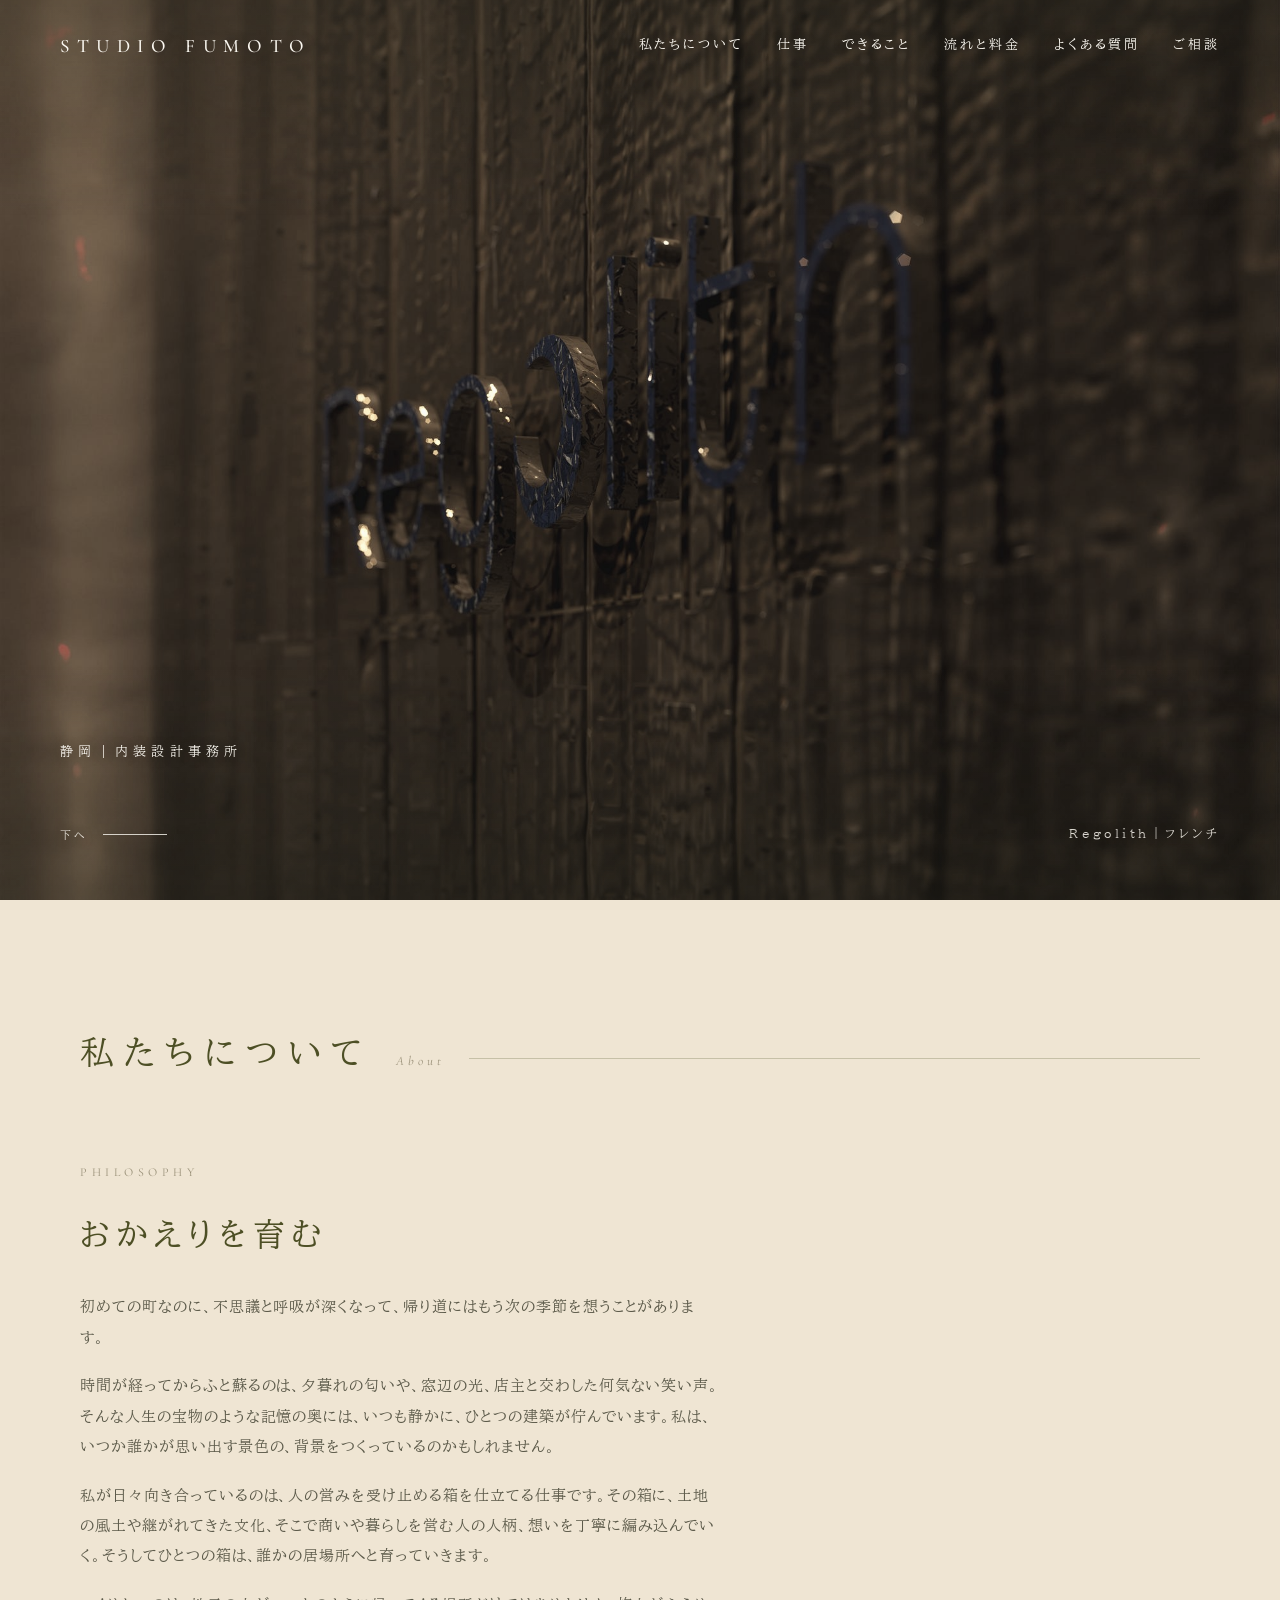
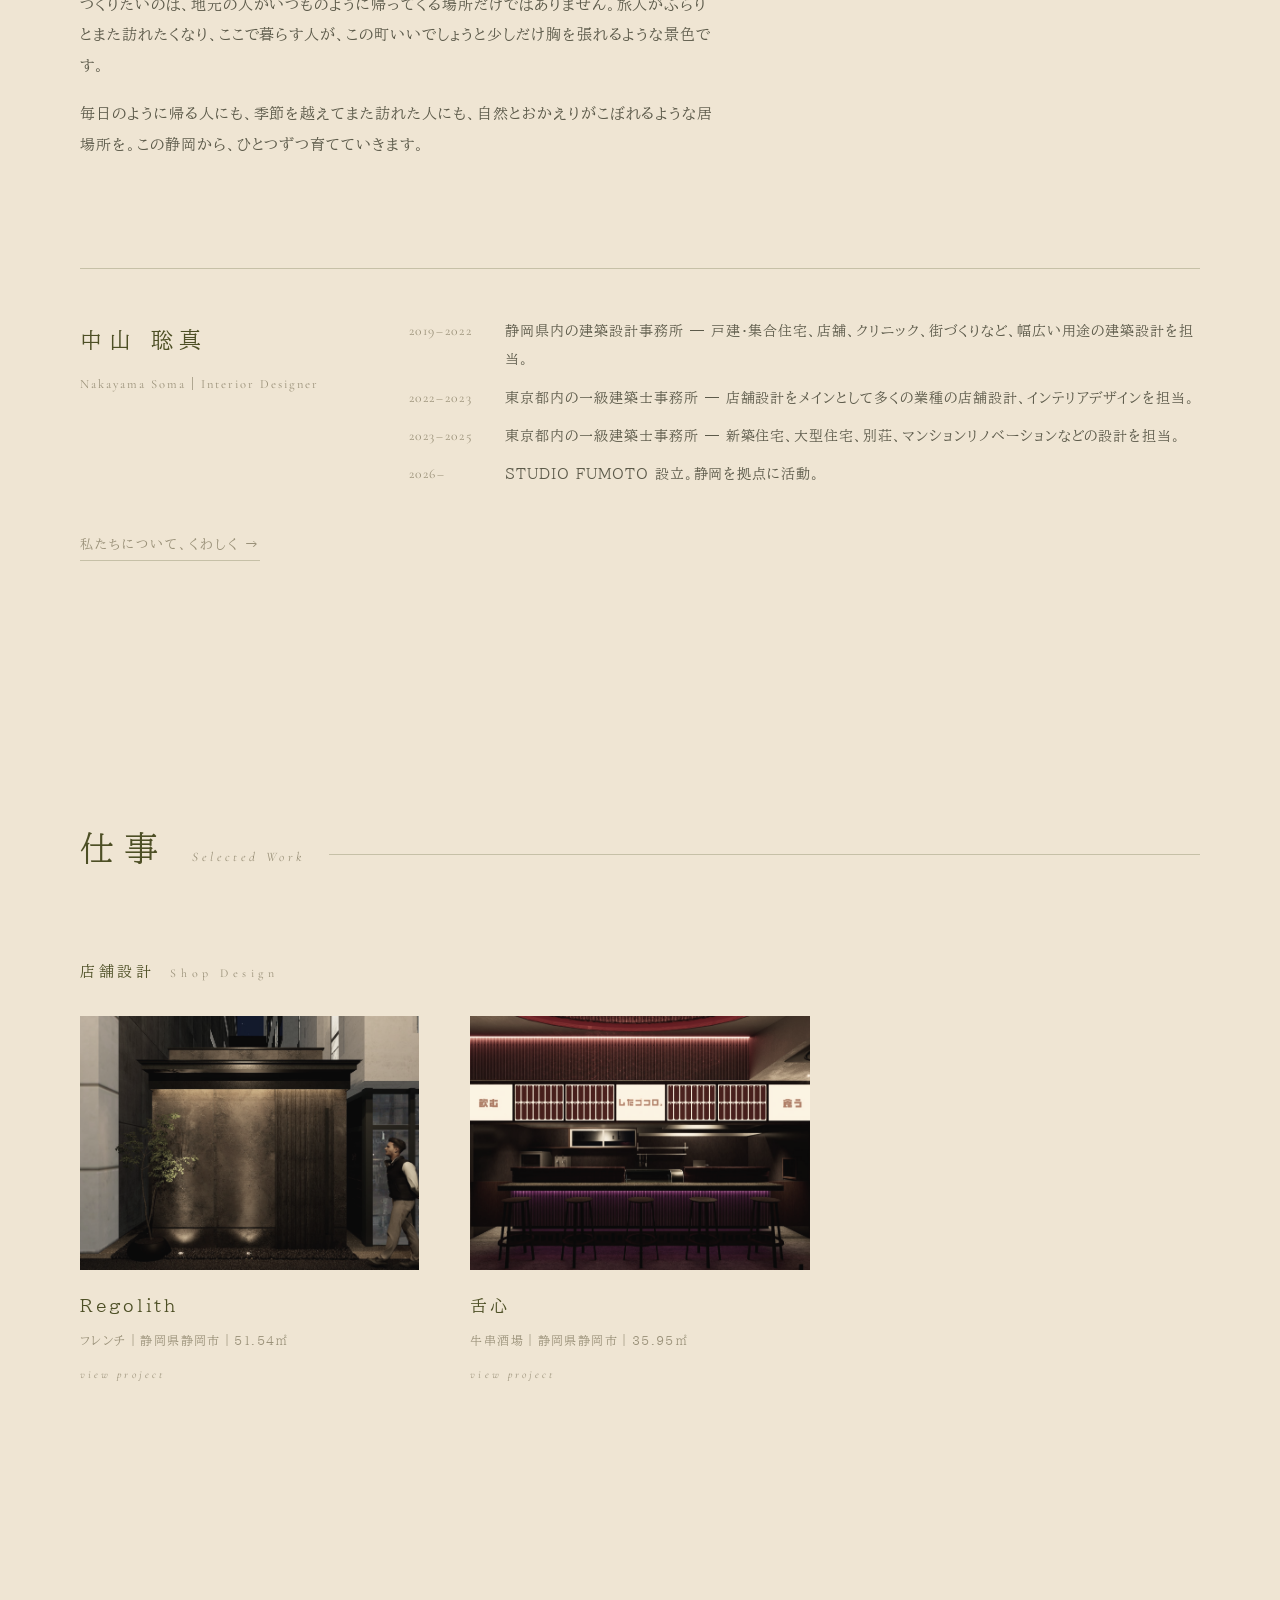
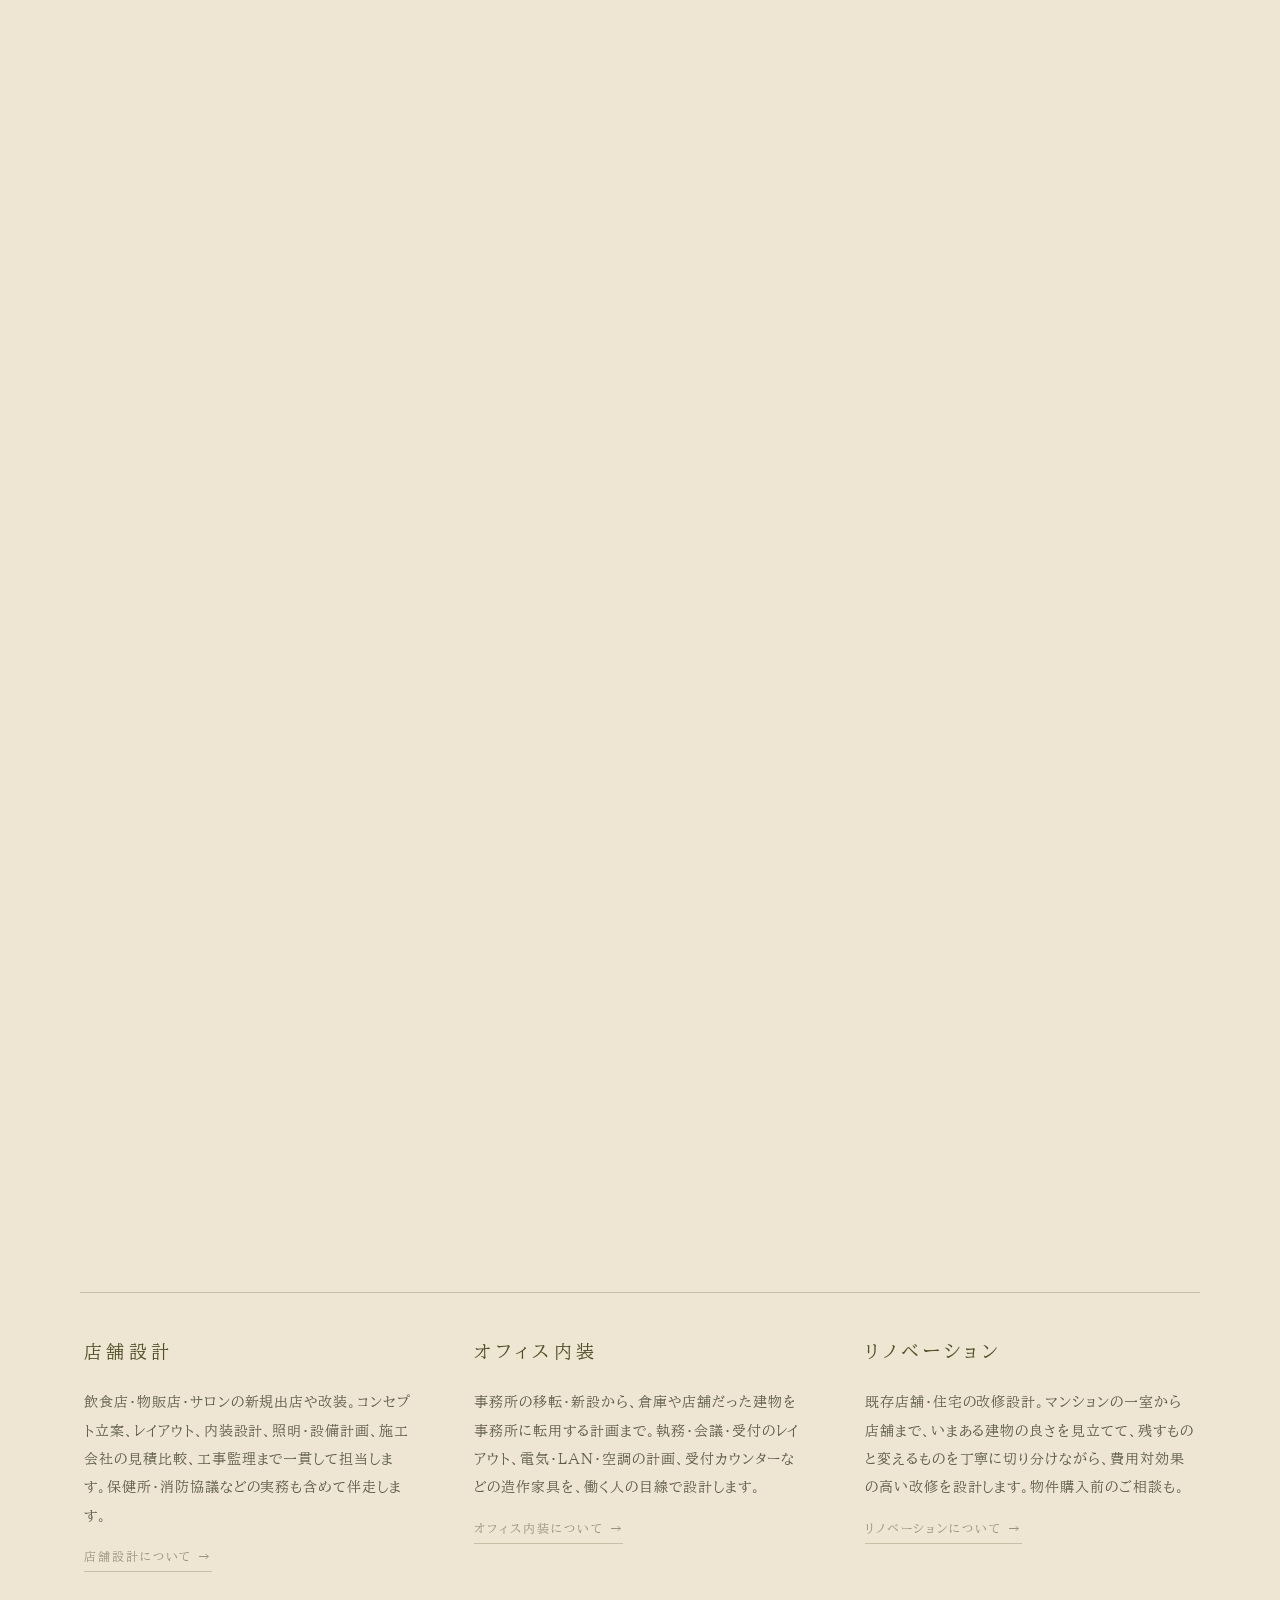
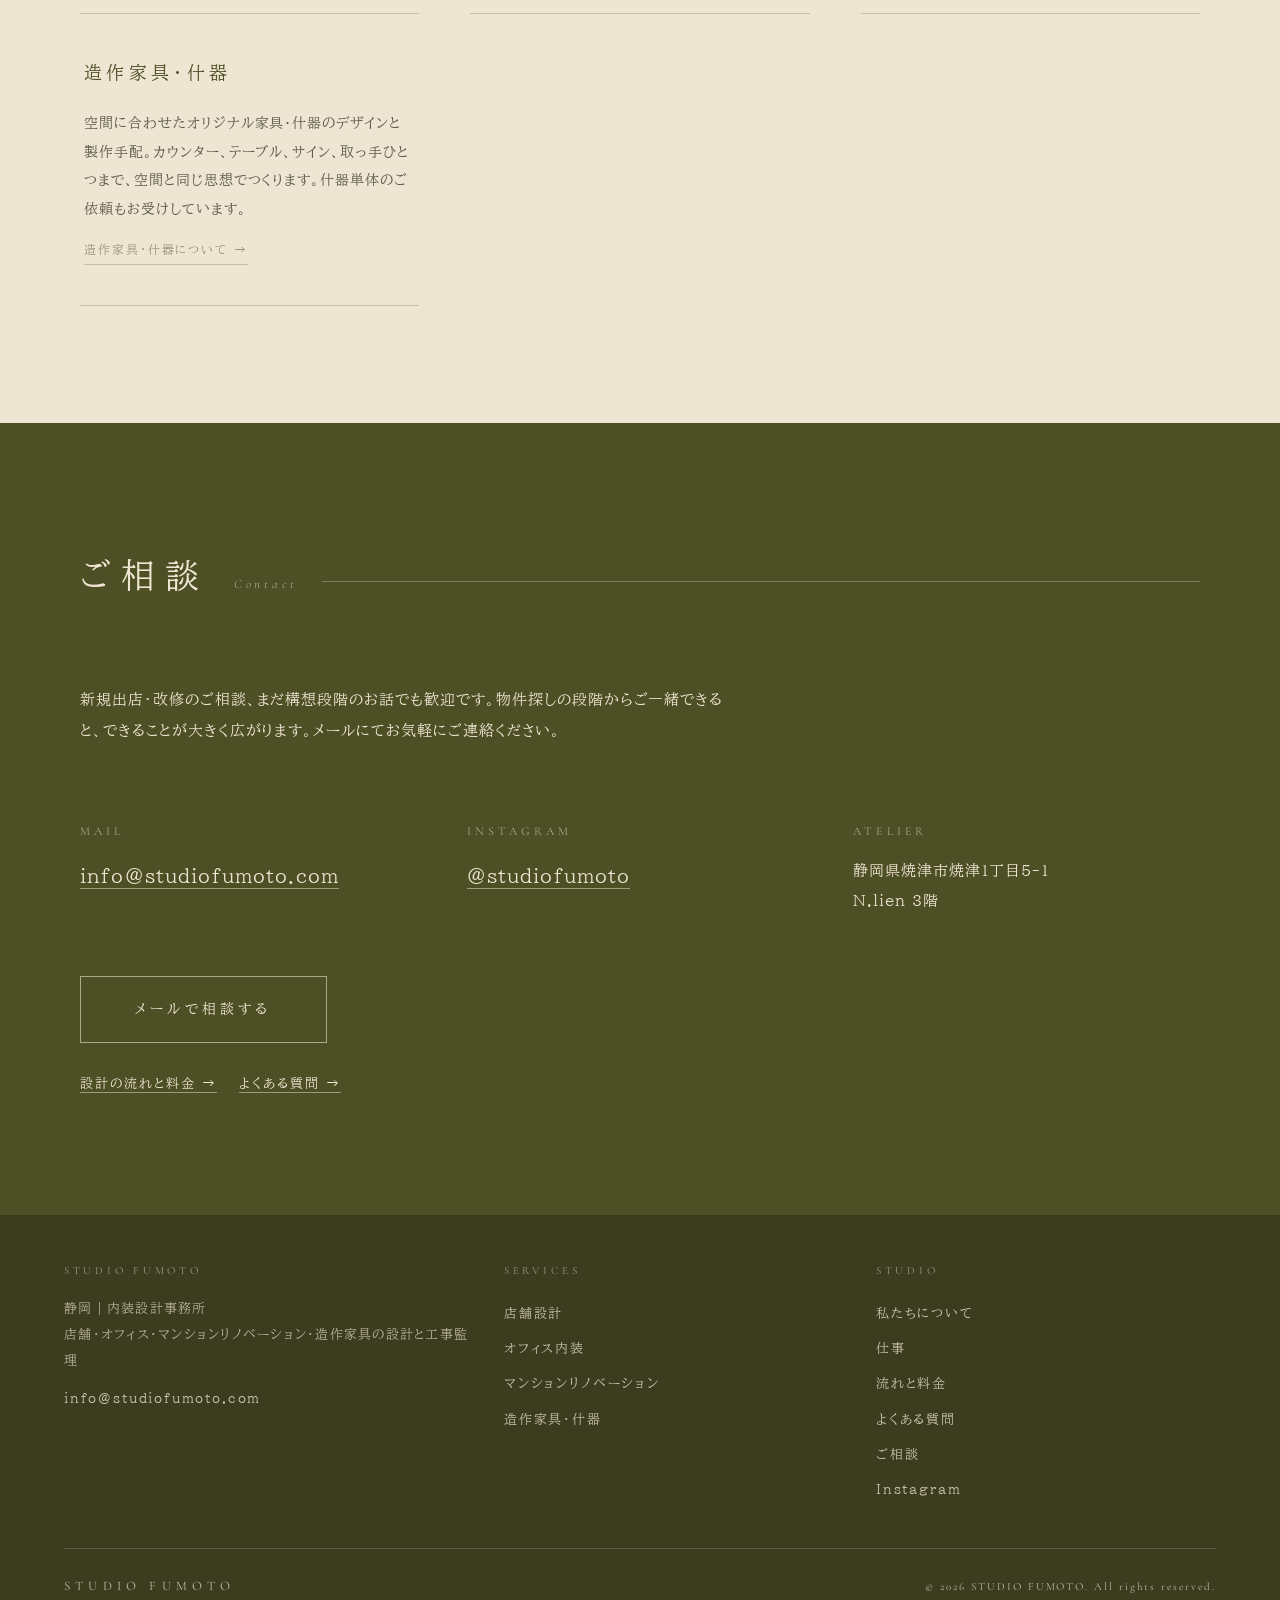
==== commit 161dbe2d: "Update PHILOSOPHY text (top page)" ====
--- a/index.html
+++ b/index.html
@@ -85,9 +85,11 @@
         <div class="reveal">
           <div class="label">PHILOSOPHY</div>
           <h3>おかえりを育む</h3>
-          <p>「おかえり」は、帰る場所と、迎えてくれる人がいて、はじめて成り立つ言葉です。</p>
-          <p>一日の終わりに灯りがついている。アを開けると、いつもの声がする。そんな何気ないやりとりがくれる安心感や温かみは、本来、誰にとっても当たり前であってほしいもの。</p>
-          <p>挑戦する日も、疲れて帰る日も、変わらずに迎えてくれる場所がある。その当たり前を、建築で育てていきます。</p>
+          <p>初めての町なのに、不思議と呼吸が深くなって、帰り道にはもう次の季節を想うことがあります。</p>
+          <p>時間が経ってからふと蘇るのは、夕暮れの匂いや、窓辺の光、店主と交わした何気ない笑い声。そんな人生の宝物のような記憶の奥には、いつも静かに、ひとつの建築が佇んでいます。私は、いつか誰かが思い出す景色の、背景をつくっているのかもしれません。</p>
+          <p>私が日々向き合っているのは、人の営みを受け止める箱を仕立てる仕事です。その箱に、土地の風土や継がれてきた文化、そこで商いや暮らしを営む人の人柄、想いを丁寧に編み込んでいく。そうしてひとつの箱は、誰かの居場所へと育っていきます。</p>
+          <p>つくりたいのは、地元の人がいつものように帰ってくる場所だけではありません。旅人がふらりとまた訪れたくなり、ここで暮らす人が、この町いいでしょうと少しだけ胸を張れるような景色です。</p>
+          <p>毎日のように帰る人にも、季節を越えてまた訪れた人にも、自然とおかえりがこぼれるような居場所を。この静岡から、ひとつずつ育てていきます。</p>
         </div>
       </div>
       <div class="profile reveal">
--- a/assets/site.css
+++ b/assets/site.css
@@ -0,0 +1,495 @@
+
+/* ============================================================
+   STUDIO FUMOTO — design tokens
+   （手書きロゴの地色・墨色に合わせたベージュ×苔）
+   ============================================================ */
+:root{
+  --beige:#EFE5D3;
+  --beige-soft:#F4EDDF;
+  --moss:#4D4F25;
+  --moss-deep:#3B3D1E;
+  --ink:#35362B;
+  --ink-soft:#5C5A4A;
+  --sand:#9A9179;
+  --line:rgba(77,79,37,.25);
+  --white:#FBF8F1;
+  --serif-jp:"BIZ UDPMincho","Hiragino Mincho ProN",serif;
+  --serif-en:"Cormorant Garamond","BIZ UDPMincho",serif;
+}
+*{margin:0;padding:0;box-sizing:border-box}
+html{scroll-behavior:smooth}
+body{
+  font-family:var(--serif-jp);
+  background:var(--beige);
+  color:var(--ink);
+  line-height:2.1;
+  letter-spacing:.06em;
+  -webkit-font-smoothing:antialiased;
+  overflow-x:hidden;
+}
+::selection{background:var(--moss);color:var(--beige)}
+img{max-width:100%;display:block}
+a{color:inherit;text-decoration:none}
+.en{font-family:var(--serif-en)}
+:focus-visible{outline:2px solid var(--moss);outline-offset:3px}
+.sr-only{position:absolute;width:1px;height:1px;overflow:hidden;clip:rect(0 0 0 0);white-space:nowrap}
+
+/* ============================================================
+   0. イントロ：手書き「おかえりを育む」→ ふわーんと消える
+   ============================================================ */
+#intro{
+  position:fixed;inset:0;z-index:200;
+  background:var(--beige);
+  display:flex;align-items:center;justify-content:center;
+  transition:opacity 1s ease;
+}
+#intro.done{opacity:0;pointer-events:none}
+#intro img{
+  width:min(62vw,540px);
+  -webkit-mask-image:linear-gradient(100deg,#000 42%,transparent 58%);
+          mask-image:linear-gradient(100deg,#000 42%,transparent 58%);
+  -webkit-mask-size:280% 100%;mask-size:280% 100%;
+  -webkit-mask-position:98% 0;mask-position:98% 0;
+  animation:
+    write 2.6s cubic-bezier(.45,.05,.35,1) .4s forwards,
+    fuwan 1.4s ease 3.6s forwards;
+}
+@keyframes write{to{-webkit-mask-position:0% 0;mask-position:0% 0}}
+@keyframes fuwan{to{opacity:0;filter:blur(10px);transform:translateY(-8px) scale(1.02)}}
+@media (prefers-reduced-motion:reduce){#intro{display:none}}
+
+/* ============================================================
+   1. ヘッダー
+   ============================================================ */
+header{
+  position:fixed;top:0;left:0;right:0;z-index:100;
+  display:flex;justify-content:space-between;align-items:center;
+  padding:26px clamp(20px,5vw,60px);
+}
+header .logo .en{
+  font-size:clamp(15px,1.5vw,19px);letter-spacing:.4em;font-weight:500;
+  color:var(--white);transition:color .5s;
+  text-shadow:0 1px 14px rgba(30,30,22,.35);
+}
+nav{display:flex;gap:clamp(14px,2.6vw,38px)}
+nav a{
+  font-size:13px;letter-spacing:.22em;color:var(--white);
+  position:relative;padding-bottom:3px;transition:color .5s;
+  text-shadow:0 1px 12px rgba(30,30,22,.35);
+}
+nav a::after{
+  content:"";position:absolute;left:0;bottom:0;width:0;height:1px;
+  background:currentColor;transition:width .4s ease;
+}
+nav a:hover::after,nav a:focus-visible::after{width:100%}
+header.scrolled{background:linear-gradient(rgba(239,229,211,.95) 60%,rgba(239,229,211,0))}
+header.scrolled .logo .en,header.scrolled nav a{color:var(--moss);text-shadow:none}
+@media (max-width:560px){
+  nav a{font-size:11.5px;letter-spacing:.14em}
+}
+
+/* ============================================================
+   2. ヒーロー：施工写真シャッフル・クロスフェード
+   ============================================================ */
+.hero{position:relative;height:100svh;overflow:hidden;background:#232219}
+.hero .slide{
+  position:absolute;inset:0;opacity:0;
+  transition:opacity 1.8s ease;
+}
+.hero .slide img{
+  width:100%;height:100%;object-fit:cover;
+  filter:saturate(.55) sepia(.14) contrast(.93) brightness(1.02);
+}
+.hero .slide.active{opacity:1}
+.hero .slide.active img{animation:kenburns 7.5s ease-out forwards}
+@keyframes kenburns{from{transform:scale(1.05)}to{transform:scale(1)}}
+@media (prefers-reduced-motion:reduce){.hero .slide.active img{animation:none}}
+.hero::after{
+  content:"";position:absolute;inset:0;pointer-events:none;
+  background:
+    linear-gradient(rgba(30,30,22,.3),transparent 24%),
+    linear-gradient(transparent 74%,rgba(30,30,22,.34));
+}
+.hero .eyebrow{
+  position:absolute;left:clamp(20px,5vw,60px);bottom:15vh;z-index:2;
+  font-size:12.5px;letter-spacing:.42em;color:var(--white);
+  text-shadow:0 1px 12px rgba(30,30,22,.4);
+}
+.slide-caption{
+  position:absolute;right:clamp(20px,5vw,60px);bottom:6vh;z-index:2;
+  font-size:11.5px;letter-spacing:.3em;color:rgba(251,248,241,.85);
+  text-shadow:0 1px 10px rgba(30,30,22,.5);
+  transition:opacity .5s;
+}
+.slide-caption.fade{opacity:0}
+.scroll-cue{
+  position:absolute;left:clamp(20px,5vw,60px);bottom:6vh;z-index:2;
+  display:flex;align-items:center;gap:14px;
+  font-size:11px;letter-spacing:.3em;color:rgba(251,248,241,.85);
+  text-shadow:0 1px 10px rgba(30,30,22,.5);
+}
+.scroll-cue::after{
+  content:"";width:64px;height:1px;background:rgba(251,248,241,.8);
+  animation:cue 2.6s ease-in-out infinite;transform-origin:left;
+}
+@keyframes cue{0%,100%{transform:scaleX(.4);opacity:.5}50%{transform:scaleX(1);opacity:1}}
+
+/* ============================================================
+   sections 共通
+   ============================================================ */
+section{padding:clamp(90px,13vh,150px) clamp(24px,6vw,64px)}
+.inner{max-width:1120px;margin:0 auto}
+.sec-head{display:flex;align-items:baseline;gap:24px;margin-bottom:clamp(48px,8vh,76px)}
+.sec-head .jp{
+  font-size:clamp(24px,3vw,34px);font-weight:400;letter-spacing:.3em;
+  white-space:nowrap;color:var(--moss);
+}
+.sec-head .en{font-size:13px;letter-spacing:.3em;color:var(--sand);font-style:italic;white-space:nowrap}
+.sec-head::after{content:"";flex:1;height:1px;background:var(--line);transform:translateY(-6px)}
+
+/* ============================================================
+   3. 私たちについて
+   ============================================================ */
+.about-grid{
+  display:grid;grid-template-columns:1fr;max-width:640px;
+  align-items:start;margin-bottom:clamp(64px,10vh,96px);
+}
+.about .label{
+  font-family:var(--serif-en);font-size:12px;letter-spacing:.38em;
+  color:var(--sand);margin-bottom:18px;
+}
+.about h3{
+  font-size:clamp(24px,2.8vw,32px);font-weight:400;
+  letter-spacing:.18em;line-height:1.9;margin-bottom:28px;color:var(--moss);
+}
+.about .okaeri-logo{
+  width:min(72vw,340px);margin:6px 0 30px;
+}
+.about p{color:var(--ink-soft);font-size:14.5px;margin-bottom:18px}
+.profile{
+  border-top:1px solid var(--line);padding-top:48px;
+  display:grid;grid-template-columns:auto 1fr;gap:7vw;align-items:start;
+}
+.profile .name-jp{font-size:22px;letter-spacing:.3em;font-weight:400;white-space:nowrap;color:var(--moss)}
+.profile .name-role{font-family:var(--serif-en);font-size:12.5px;letter-spacing:.16em;color:var(--sand);margin-top:8px}
+.profile dl{display:grid;grid-template-columns:auto 1fr;gap:10px 32px;font-size:13.5px}
+.profile dt{font-family:var(--serif-en);letter-spacing:.12em;color:var(--sand);white-space:nowrap}
+.profile dd{color:var(--ink-soft)}
+@media (max-width:760px){
+  .about-grid,.profile{grid-template-columns:1fr;gap:48px}
+  .profile dl{grid-template-columns:1fr;gap:2px}
+  .profile dd{margin-bottom:14px}
+}
+
+/* ============================================================
+   4. 仕事
+   ============================================================ */
+.work-grid{
+  display:grid;gap:clamp(32px,4vw,56px);
+  grid-template-columns:repeat(auto-fill,minmax(280px,1fr));
+}
+.work-cat{
+  display:flex;align-items:baseline;gap:16px;
+  margin:0 0 28px;scroll-margin-top:110px;
+}
+.work-cat + .work-grid{margin-bottom:clamp(64px,9vh,96px)}
+.work-cat .jp{font-size:15px;letter-spacing:.24em;color:var(--moss)}
+.work-cat .en{font-family:var(--serif-en);font-size:12px;letter-spacing:.38em;color:var(--sand)}
+.work-item .ph{
+  aspect-ratio:4/3;overflow:hidden;background:#DDD3BE;cursor:pointer;
+}
+.work-item .ph img{
+  width:100%;height:100%;object-fit:cover;
+  filter:saturate(.55) sepia(.14) contrast(.93) brightness(1.02);
+  transition:transform 1.2s ease;
+}
+.work-item .ph:hover img,.work-item .ph:focus-visible img{transform:scale(1.04)}
+.work-item h3{
+  margin-top:18px;font-size:17px;font-weight:400;
+  letter-spacing:.16em;color:var(--moss);
+}
+.work-item .meta{margin-top:4px;font-size:12px;letter-spacing:.12em;color:var(--sand)}
+.work-item .view{
+  font-family:var(--serif-en);font-size:11px;letter-spacing:.28em;
+  color:var(--sand);margin-top:10px;font-style:italic;
+}
+
+/* ============================================================
+   5. できること
+   ============================================================ */
+.services-grid{
+  display:grid;grid-template-columns:repeat(auto-fit,minmax(260px,1fr));
+  gap:0 clamp(32px,4vw,64px);
+  border-top:1px solid var(--line);
+}
+.service{padding:40px 4px;border-bottom:1px solid var(--line)}
+.service h3{
+  font-size:18px;font-weight:400;letter-spacing:.24em;
+  color:var(--moss);margin-bottom:18px;
+}
+.service p{font-size:13.5px;color:var(--ink-soft)}
+.service .to-work{
+  display:inline-block;margin-top:14px;
+  font-size:12px;letter-spacing:.16em;
+  color:var(--sand);text-decoration:none;border-bottom:1px solid var(--line);padding-bottom:2px;
+  transition:color .3s;
+}
+.service .to-work:hover{color:var(--moss)}
+
+/* ============================================================
+   6. ご相談：苔色で反転、視認性を最優先に
+   ============================================================ */
+#contact{background:var(--moss);color:var(--beige)}
+#contact .sec-head .jp{color:var(--beige)}
+#contact .sec-head .en{color:rgba(239,229,211,.55)}
+#contact .sec-head::after{background:rgba(239,229,211,.3)}
+#contact .lead{
+  max-width:660px;font-size:clamp(13.5px,1.5vw,15px);
+  margin-bottom:clamp(52px,8vh,80px);
+}
+#contact dl{
+  display:grid;gap:40px;
+  grid-template-columns:repeat(auto-fit,minmax(250px,1fr));
+}
+#contact dt{
+  font-family:var(--serif-en);font-size:12px;letter-spacing:.34em;
+  color:rgba(239,229,211,.6);margin-bottom:12px;
+}
+#contact dd{font-size:clamp(16px,1.8vw,19px);letter-spacing:.06em}
+#contact dd a{
+  border-bottom:1px solid rgba(239,229,211,.5);
+  padding-bottom:3px;transition:border-color .3s;
+}
+#contact dd a:hover{border-color:var(--beige)}
+#contact .addr{font-size:15px;line-height:2}
+#contact .mailbtn{
+  display:inline-block;margin-top:60px;
+  padding:18px 54px;border:1px solid rgba(239,229,211,.6);
+  font-size:14px;letter-spacing:.3em;
+  transition:background .4s,color .4s;
+}
+#contact .mailbtn:hover{background:var(--beige);color:var(--moss)}
+
+/* ============================================================
+   7. フッター
+   ============================================================ */
+footer{
+  background:var(--moss-deep);color:rgba(239,229,211,.75);
+  padding:44px clamp(24px,6vw,64px);
+  display:flex;justify-content:space-between;align-items:center;
+  flex-wrap:wrap;gap:12px;
+}
+footer .en{letter-spacing:.4em;font-size:13px}
+footer small{font-family:var(--serif-en);font-size:11px;letter-spacing:.18em}
+
+/* ============================================================
+   作品詳細（モーダル）
+   ============================================================ */
+.detail{
+  position:fixed;inset:0;z-index:150;background:var(--beige-soft);
+  overflow-y:auto;transform:translateY(100%);
+  transition:transform .7s cubic-bezier(.65,0,.35,1);
+}
+.detail.open{transform:translateY(0)}
+.detail-bar{
+  position:sticky;top:0;z-index:2;
+  display:flex;justify-content:space-between;align-items:center;
+  padding:22px clamp(20px,5vw,60px);
+  background:linear-gradient(var(--beige-soft) 70%,transparent);
+}
+.detail-back{
+  font-family:var(--serif-jp);font-size:13px;letter-spacing:.2em;
+  background:none;border:none;color:var(--moss);cursor:pointer;padding:6px 2px;
+}
+.detail-inner{max-width:880px;margin:0 auto;padding:40px clamp(24px,6vw,64px) 140px}
+.detail-inner h2{
+  font-size:clamp(28px,4vw,42px);font-weight:400;
+  letter-spacing:.24em;color:var(--moss);
+}
+.detail-meta{font-size:13px;letter-spacing:.16em;color:var(--sand);margin:10px 0 56px}
+.detail-label{
+  font-family:var(--serif-en);font-size:12px;letter-spacing:.36em;
+  color:var(--sand);margin:72px 0 22px;font-style:italic;
+}
+.concept-title{
+  font-size:clamp(21px,2.6vw,27px);letter-spacing:.3em;
+  color:var(--moss);margin-bottom:24px;
+}
+.detail-concept p{font-size:14.5px;color:var(--ink-soft);margin-bottom:16px}
+.detail-figure{margin-bottom:28px}
+.detail-figure img{width:100%}
+.detail-note{font-size:13.5px;color:var(--ink-soft)}
+
+/* スクロールで現れる要素 */
+.reveal{opacity:0;transform:translateY(24px);transition:opacity 1s ease,transform 1s ease}
+.reveal.in{opacity:1;transform:none}
+@media (prefers-reduced-motion:reduce){
+  .reveal{opacity:1;transform:none;transition:none}
+}
+
+/* ============================================================
+   8. 共通：画像の保存対策（完全防止ではなく抑止）
+   ============================================================ */
+img{-webkit-user-drag:none;user-drag:none;-webkit-user-select:none;user-select:none;-webkit-touch-callout:none;pointer-events:none}
+a img,.ph img{pointer-events:none}
+
+/* ============================================================
+   9. ヘッダー：下層ページ用＋モバイルメニュー
+   ============================================================ */
+header.sub{background:linear-gradient(rgba(239,229,211,.96) 60%,rgba(239,229,211,0))}
+header.sub .logo .en,header.sub nav a{color:var(--moss);text-shadow:none}
+nav.main a.current{color:var(--moss)}
+nav.main a.current::after{width:100%}
+.menu-btn{
+  display:none;background:none;border:none;cursor:pointer;
+  font-family:var(--serif-en);font-size:12px;letter-spacing:.34em;
+  color:var(--white);text-shadow:0 1px 12px rgba(30,30,22,.35);padding:6px 0 6px 10px;
+}
+header.scrolled .menu-btn,header.sub .menu-btn{color:var(--moss);text-shadow:none}
+@media (max-width:860px){
+  nav.main{display:none}
+  .menu-btn{display:inline-block}
+}
+.menu{
+  position:fixed;inset:0;z-index:300;background:var(--beige);
+  display:flex;flex-direction:column;padding:26px clamp(20px,5vw,60px) 40px;
+  opacity:0;pointer-events:none;transition:opacity .45s ease;overflow-y:auto;
+}
+.menu.open{opacity:1;pointer-events:auto}
+.menu-head{display:flex;justify-content:space-between;align-items:center}
+.menu-head .en{font-size:clamp(15px,1.5vw,19px);letter-spacing:.4em;font-weight:500;color:var(--moss)}
+.menu-close{background:none;border:none;cursor:pointer;font-family:var(--serif-en);font-size:12px;letter-spacing:.34em;color:var(--moss);padding:6px 0 6px 10px}
+.menu-list{list-style:none;margin:auto 0;padding:40px 0}
+.menu-list li{border-bottom:1px solid var(--line)}
+.menu-list a{display:flex;align-items:baseline;gap:18px;padding:18px 0;color:var(--moss)}
+.menu-list a .jp{font-size:19px;letter-spacing:.24em}
+.menu-list a .en{font-size:11px;letter-spacing:.3em;color:var(--sand);font-style:italic}
+.menu-list li.sublist{padding:8px 0 18px}
+.menu-list li.sublist a{display:inline-flex;padding:6px 18px 6px 0;font-size:13px;letter-spacing:.16em;color:var(--ink-soft)}
+.menu-foot{font-family:var(--serif-en);font-size:11px;letter-spacing:.2em;color:var(--sand)}
+
+/* ============================================================
+   10. 下層ページ共通
+   ============================================================ */
+.page{padding-top:clamp(104px,15vh,140px)}
+.page section.crumbwrap{padding-top:0;padding-bottom:0}
+.page section{padding-top:clamp(56px,8vh,90px);padding-bottom:clamp(56px,8vh,90px)}
+.page section.first{padding-top:0}
+.crumb{font-size:11.5px;letter-spacing:.16em;color:var(--sand);margin-bottom:28px}
+.crumb a{color:var(--sand);border-bottom:1px solid transparent;transition:border-color .3s}
+.crumb a:hover{border-color:var(--sand)}
+.crumb span{margin:0 8px}
+.page-head{max-width:760px}
+.page-head .en{font-size:12px;letter-spacing:.38em;color:var(--sand);font-style:italic;margin-bottom:14px}
+.page-head h1{
+  font-size:clamp(27px,3.6vw,40px);font-weight:400;letter-spacing:.24em;
+  line-height:1.7;color:var(--moss);margin-bottom:22px;
+}
+.page-head .sub{font-size:clamp(14px,1.6vw,16px);letter-spacing:.14em;color:var(--moss);margin-bottom:18px}
+.page-head .lead{font-size:14.5px;color:var(--ink-soft);max-width:640px}
+.page-head .lead p{margin-bottom:14px}
+.key-figure{margin-top:clamp(40px,6vh,64px);aspect-ratio:16/8;overflow:hidden;background:#DDD3BE}
+.key-figure img{width:100%;height:100%;object-fit:cover;filter:saturate(.55) sepia(.14) contrast(.93) brightness(1.02)}
+.key-figure figcaption{font-size:11px;letter-spacing:.2em;color:var(--sand);margin-top:10px}
+
+h2.h{
+  font-size:clamp(20px,2.4vw,26px);font-weight:400;letter-spacing:.26em;color:var(--moss);
+  margin-bottom:clamp(28px,4vh,40px);display:flex;align-items:baseline;gap:18px;
+}
+h2.h .en{font-size:12px;letter-spacing:.3em;color:var(--sand);font-style:italic;white-space:nowrap}
+h2.h::after{content:"";flex:1;height:1px;background:var(--line);transform:translateY(-6px)}
+.p{font-size:14.5px;color:var(--ink-soft);max-width:680px}
+.p p{margin-bottom:16px}
+.note{font-size:12.5px;color:var(--sand);letter-spacing:.08em}
+
+/* こんな方へ */
+.who{list-style:none;max-width:760px;border-top:1px solid var(--line)}
+.who li{padding:16px 4px 16px 26px;border-bottom:1px solid var(--line);font-size:14.5px;color:var(--ink-soft);position:relative}
+.who li::before{content:"";position:absolute;left:4px;top:1.25em;width:8px;height:1px;background:var(--moss)}
+
+/* できること */
+.feat{display:grid;grid-template-columns:repeat(auto-fit,minmax(250px,1fr));gap:0 clamp(28px,4vw,56px);border-top:1px solid var(--line)}
+.feat div{padding:28px 4px;border-bottom:1px solid var(--line)}
+.feat h3{font-size:15.5px;font-weight:400;letter-spacing:.2em;color:var(--moss);margin-bottom:10px}
+.feat p{font-size:13.5px;color:var(--ink-soft)}
+
+/* 流れ（ステップ） */
+.steps{list-style:none;counter-reset:s;max-width:760px}
+.steps li{display:grid;grid-template-columns:64px 1fr;gap:0 24px;padding:26px 0;border-bottom:1px solid var(--line);counter-increment:s}
+.steps li::before{content:counter(s,decimal-leading-zero);font-family:var(--serif-en);font-size:26px;letter-spacing:.1em;color:var(--sand);line-height:1.3}
+.steps h3{font-size:16px;font-weight:400;letter-spacing:.2em;color:var(--moss);margin-bottom:6px}
+.steps p{font-size:13.5px;color:var(--ink-soft)}
+.steps .dur{display:block;font-family:var(--serif-en);font-size:11.5px;letter-spacing:.2em;color:var(--sand);margin-top:8px}
+
+/* 料金 */
+.fee{max-width:760px;border-top:1px solid var(--line)}
+.fee dl{display:grid;grid-template-columns:minmax(150px,auto) 1fr;gap:0 32px}
+.fee dt,.fee dd{padding:20px 4px;border-bottom:1px solid var(--line);font-size:14px}
+.fee dt{letter-spacing:.16em;color:var(--moss)}
+.fee dd{color:var(--ink-soft)}
+.fee dd strong{font-weight:400;color:var(--moss);font-size:17px;letter-spacing:.1em}
+@media (max-width:560px){.fee dl{grid-template-columns:1fr}.fee dt{padding-bottom:0;border-bottom:none}}
+
+/* FAQ */
+.faq{max-width:760px;border-top:1px solid var(--line)}
+.faq details{border-bottom:1px solid var(--line)}
+.faq summary{
+  list-style:none;cursor:pointer;padding:20px 36px 20px 4px;position:relative;
+  font-size:14.5px;letter-spacing:.1em;color:var(--moss);
+}
+.faq summary::-webkit-details-marker{display:none}
+.faq summary::after{content:"+";position:absolute;right:6px;top:18px;font-family:var(--serif-en);font-size:20px;color:var(--sand);transition:transform .3s}
+.faq details[open] summary::after{transform:rotate(45deg)}
+.faq .a{padding:0 4px 24px;font-size:13.5px;color:var(--ink-soft)}
+.faq .a p{margin-bottom:10px}
+
+/* 事例カード（a 化） */
+a.work-item{display:block}
+.work-item .ph.empty{display:flex;align-items:center;justify-content:center;background:#E6DCC7;cursor:default}
+.work-item .ph.empty span{font-family:var(--serif-en);font-size:12px;letter-spacing:.34em;color:var(--sand);font-style:italic}
+
+/* サービス一覧（4枠） */
+.services-grid .service h3 a{color:inherit}
+
+/* リンクボタン・CTA */
+.link{display:inline-block;font-size:12.5px;letter-spacing:.16em;color:var(--sand);border-bottom:1px solid var(--line);padding-bottom:2px;transition:color .3s}
+.link:hover{color:var(--moss)}
+.cta{background:var(--moss);color:var(--beige)}
+.cta .inner{display:grid;grid-template-columns:1fr auto;gap:40px;align-items:center}
+.cta h2{font-size:clamp(20px,2.4vw,26px);font-weight:400;letter-spacing:.26em;margin-bottom:14px}
+.cta p{font-size:14px;max-width:560px;opacity:.9}
+.cta .btns{display:flex;flex-direction:column;gap:14px}
+.cta .btn{
+  display:inline-block;padding:16px 44px;border:1px solid rgba(239,229,211,.6);
+  font-size:13.5px;letter-spacing:.3em;text-align:center;white-space:nowrap;
+  transition:background .4s,color .4s;
+}
+.cta .btn:hover{background:var(--beige);color:var(--moss)}
+.cta .btn.ghost{border-color:transparent;font-size:12px;letter-spacing:.2em;opacity:.8;padding:4px 0}
+@media (max-width:760px){.cta .inner{grid-template-columns:1fr}.cta .btn{white-space:normal}}
+
+/* 事務所概要 */
+.spec{max-width:760px;border-top:1px solid var(--line)}
+.spec dl{display:grid;grid-template-columns:minmax(130px,auto) 1fr;gap:0 32px}
+.spec dt,.spec dd{padding:16px 4px;border-bottom:1px solid var(--line);font-size:14px}
+.spec dt{font-family:var(--serif-en);letter-spacing:.14em;color:var(--sand)}
+.spec dd{color:var(--ink-soft)}
+.spec dd a{border-bottom:1px solid var(--line)}
+@media (max-width:560px){.spec dl{grid-template-columns:1fr}.spec dt{padding-bottom:0;border-bottom:none}}
+
+/* 作品ページ（静的） */
+.workpage .detail-inner{padding-top:0;padding-left:0;padding-right:0;max-width:880px;margin:0}
+.workpage .detail-inner h1{font-size:clamp(28px,4vw,42px);font-weight:400;letter-spacing:.24em;color:var(--moss)}
+.worknav{display:flex;justify-content:space-between;gap:24px;max-width:880px;border-top:1px solid var(--line);padding-top:28px;margin-top:40px;font-size:13px;letter-spacing:.14em}
+.worknav a{color:var(--moss)}
+.worknav .en{font-size:11px;color:var(--sand);display:block;letter-spacing:.3em;font-style:italic}
+
+/* フッター（拡張） */
+footer{display:block}
+footer .foot-grid{display:grid;grid-template-columns:1.2fr 1fr 1fr;gap:32px;margin-bottom:40px}
+footer .foot-grid h4{font-family:var(--serif-en);font-size:11px;letter-spacing:.34em;color:rgba(239,229,211,.55);margin-bottom:14px;font-weight:400}
+footer .foot-grid a{display:block;font-size:13px;letter-spacing:.14em;color:rgba(239,229,211,.8);padding:4px 0;transition:color .3s}
+footer .foot-grid a:hover{color:var(--beige)}
+footer .foot-grid p{font-size:12.5px;letter-spacing:.1em;color:rgba(239,229,211,.7)}
+footer .foot-bottom{display:flex;justify-content:space-between;align-items:center;flex-wrap:wrap;gap:12px;border-top:1px solid rgba(239,229,211,.18);padding-top:24px}
+@media (max-width:760px){footer .foot-grid{grid-template-columns:1fr 1fr}footer .foot-grid>div:first-child{grid-column:1/-1}}
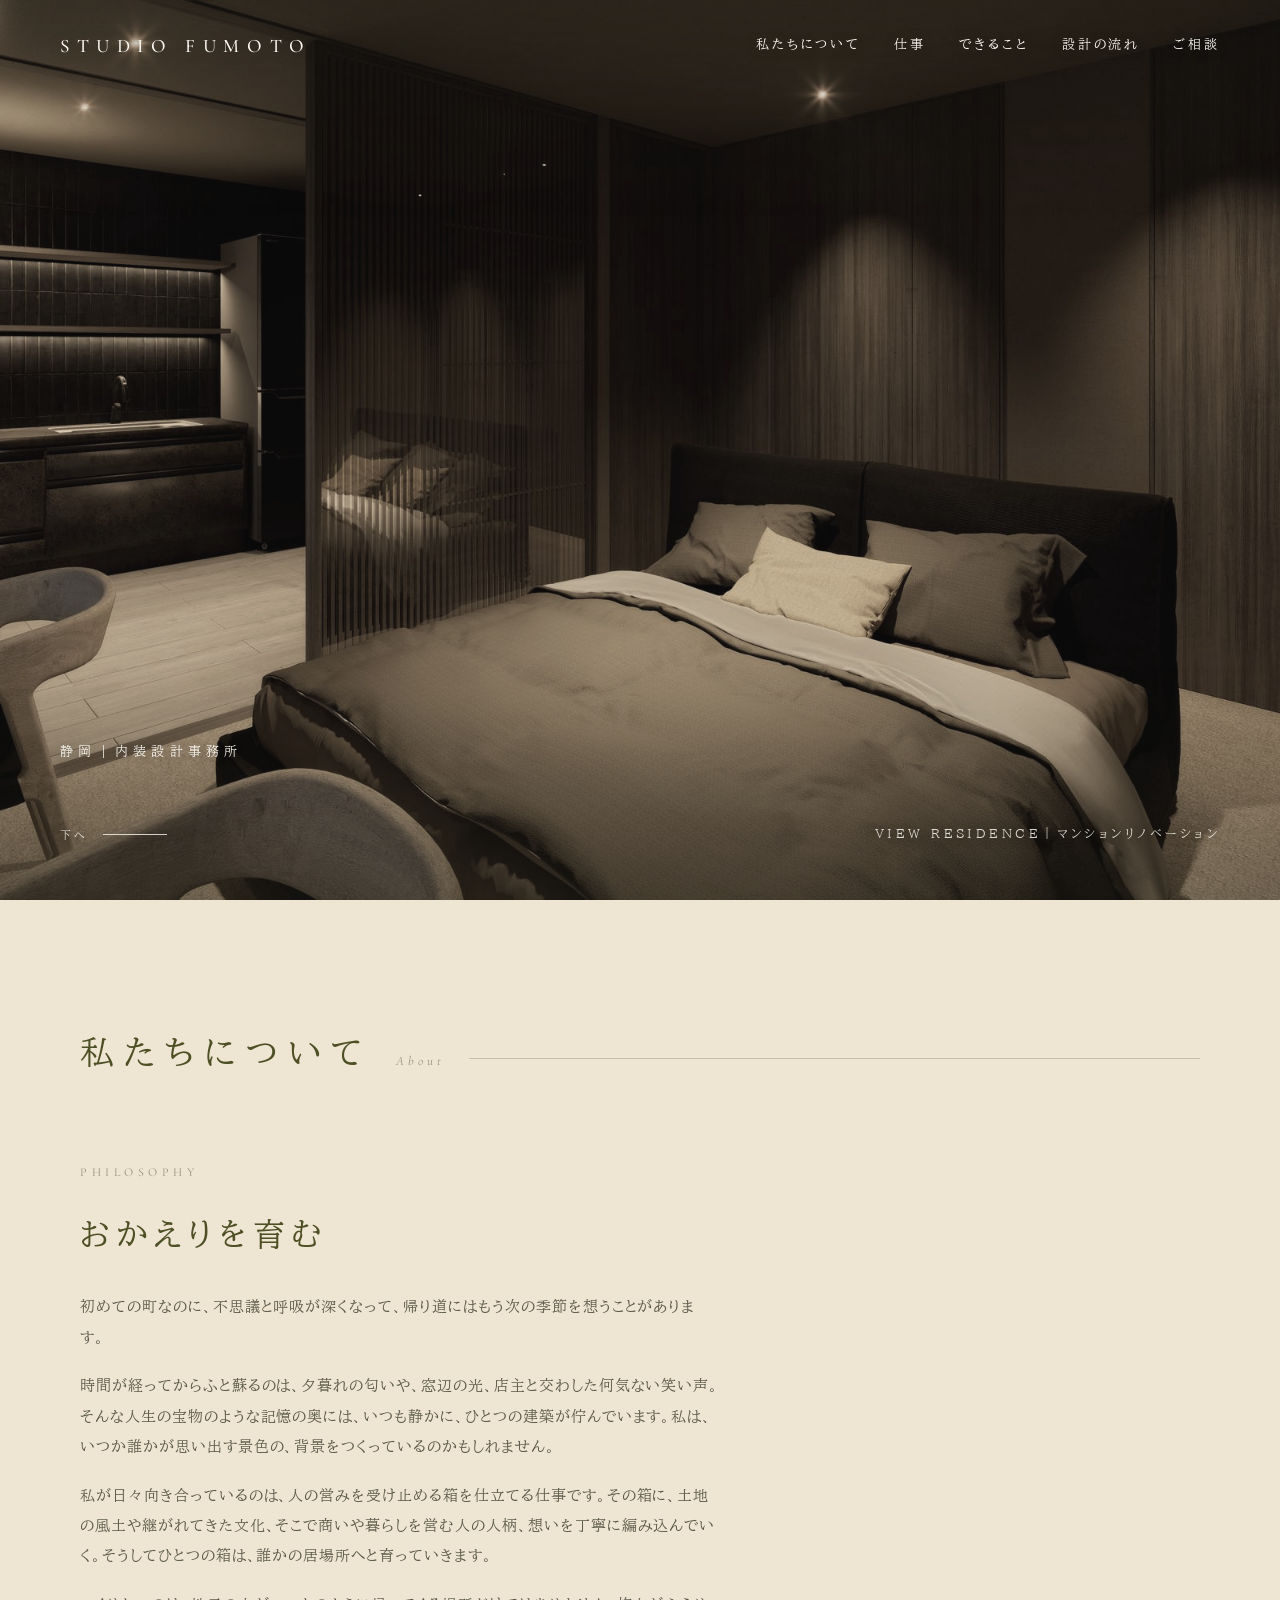
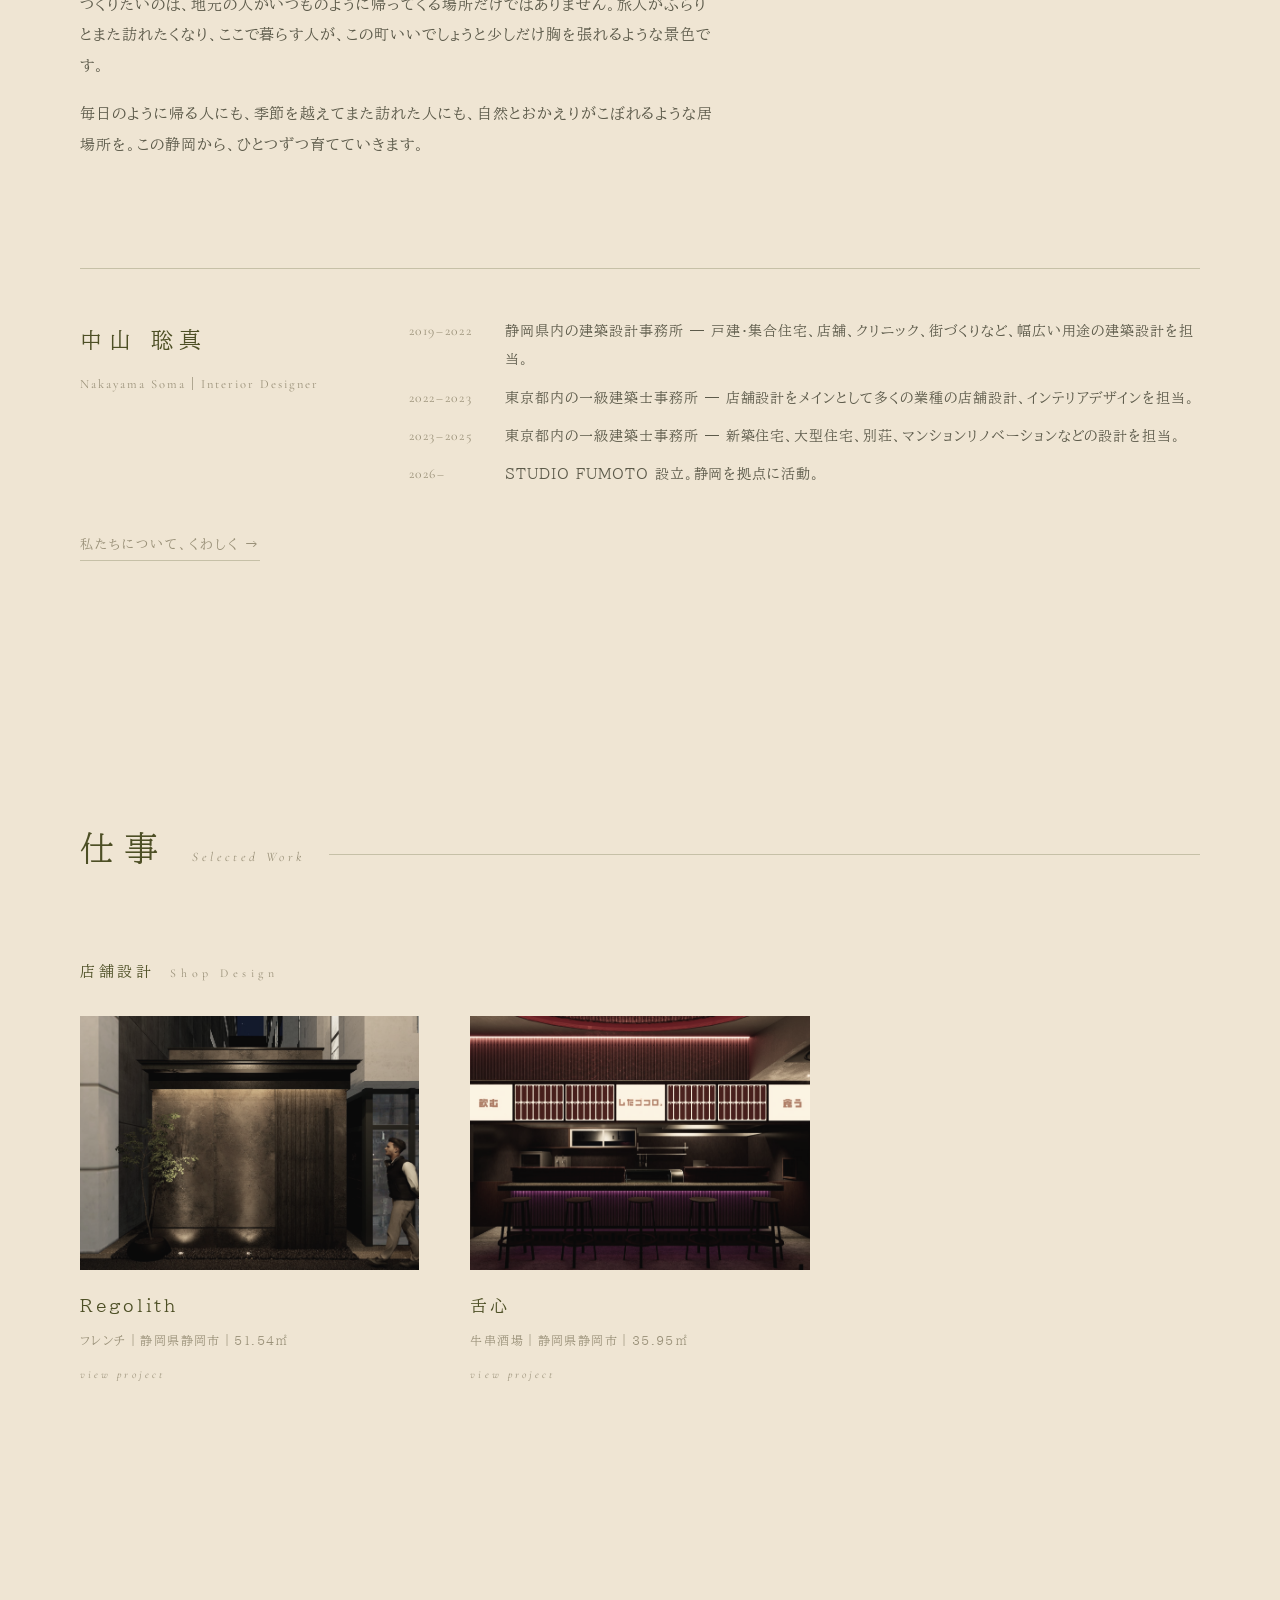
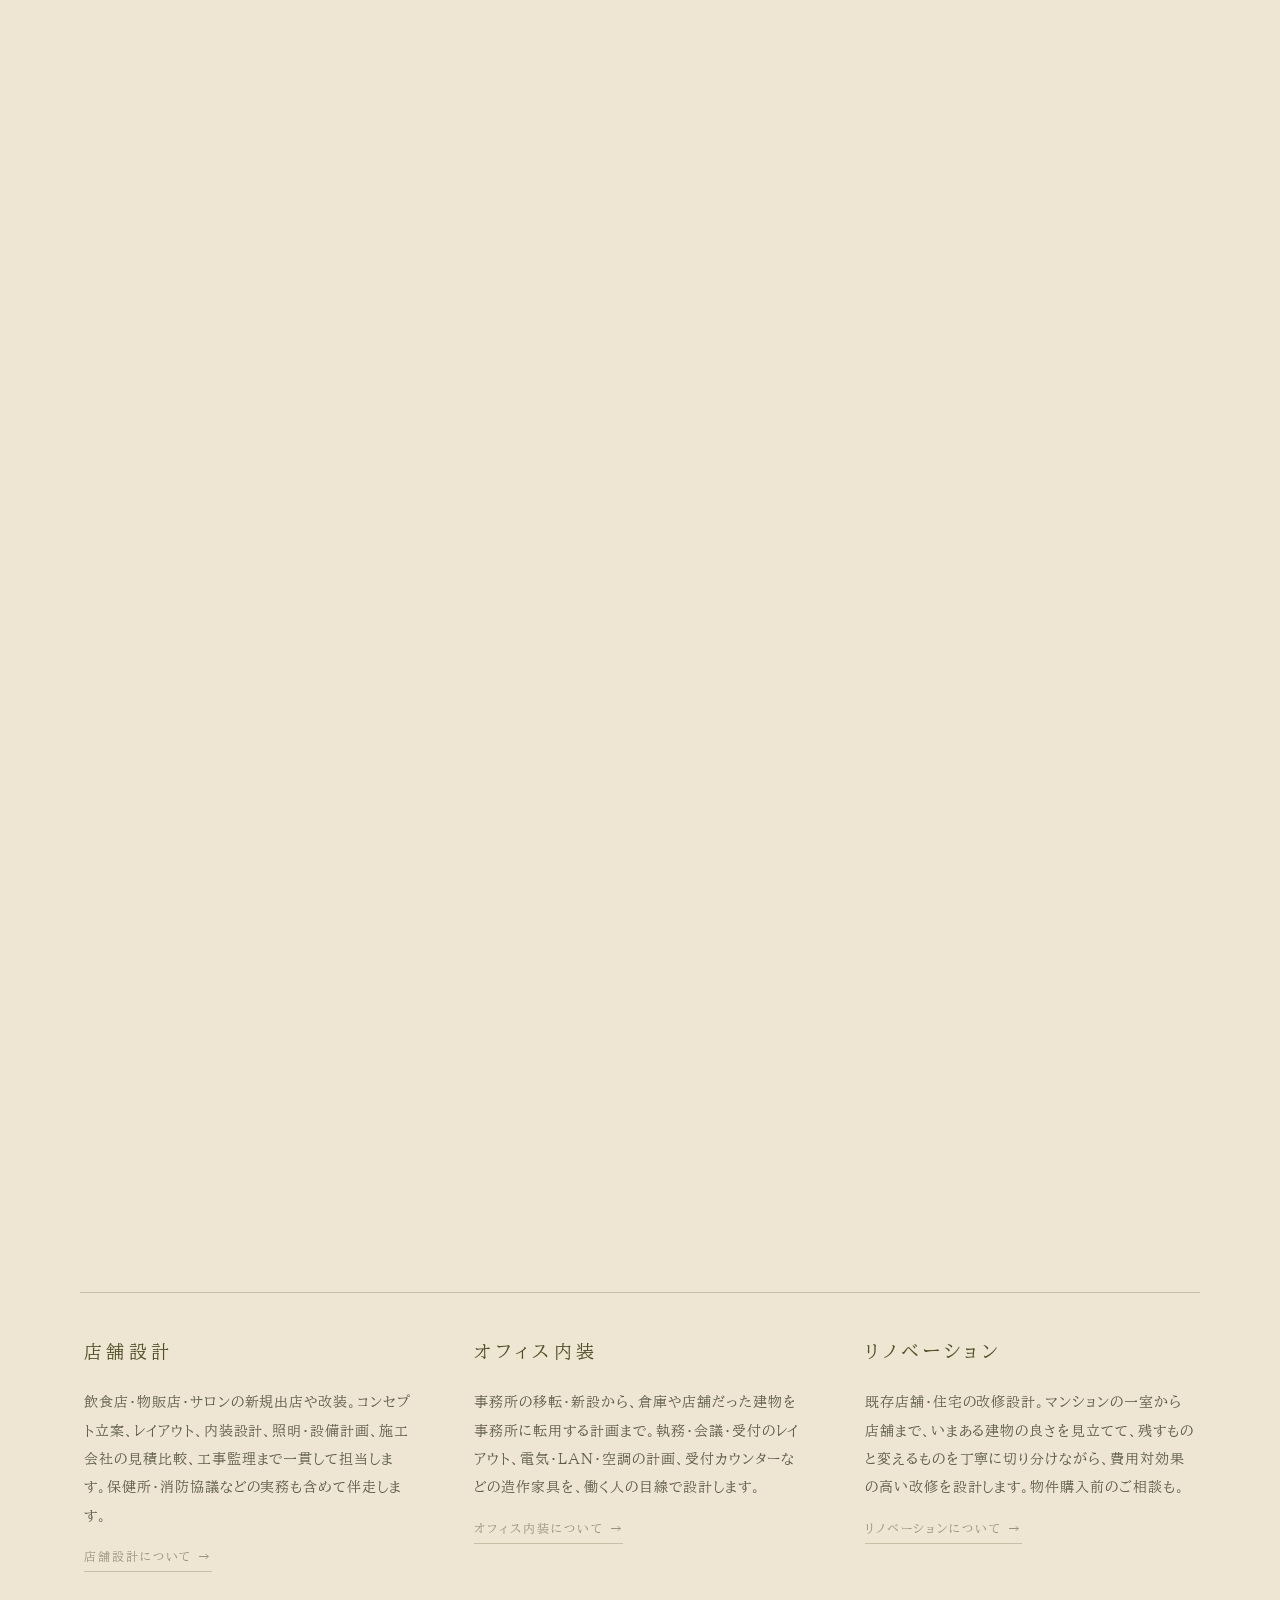
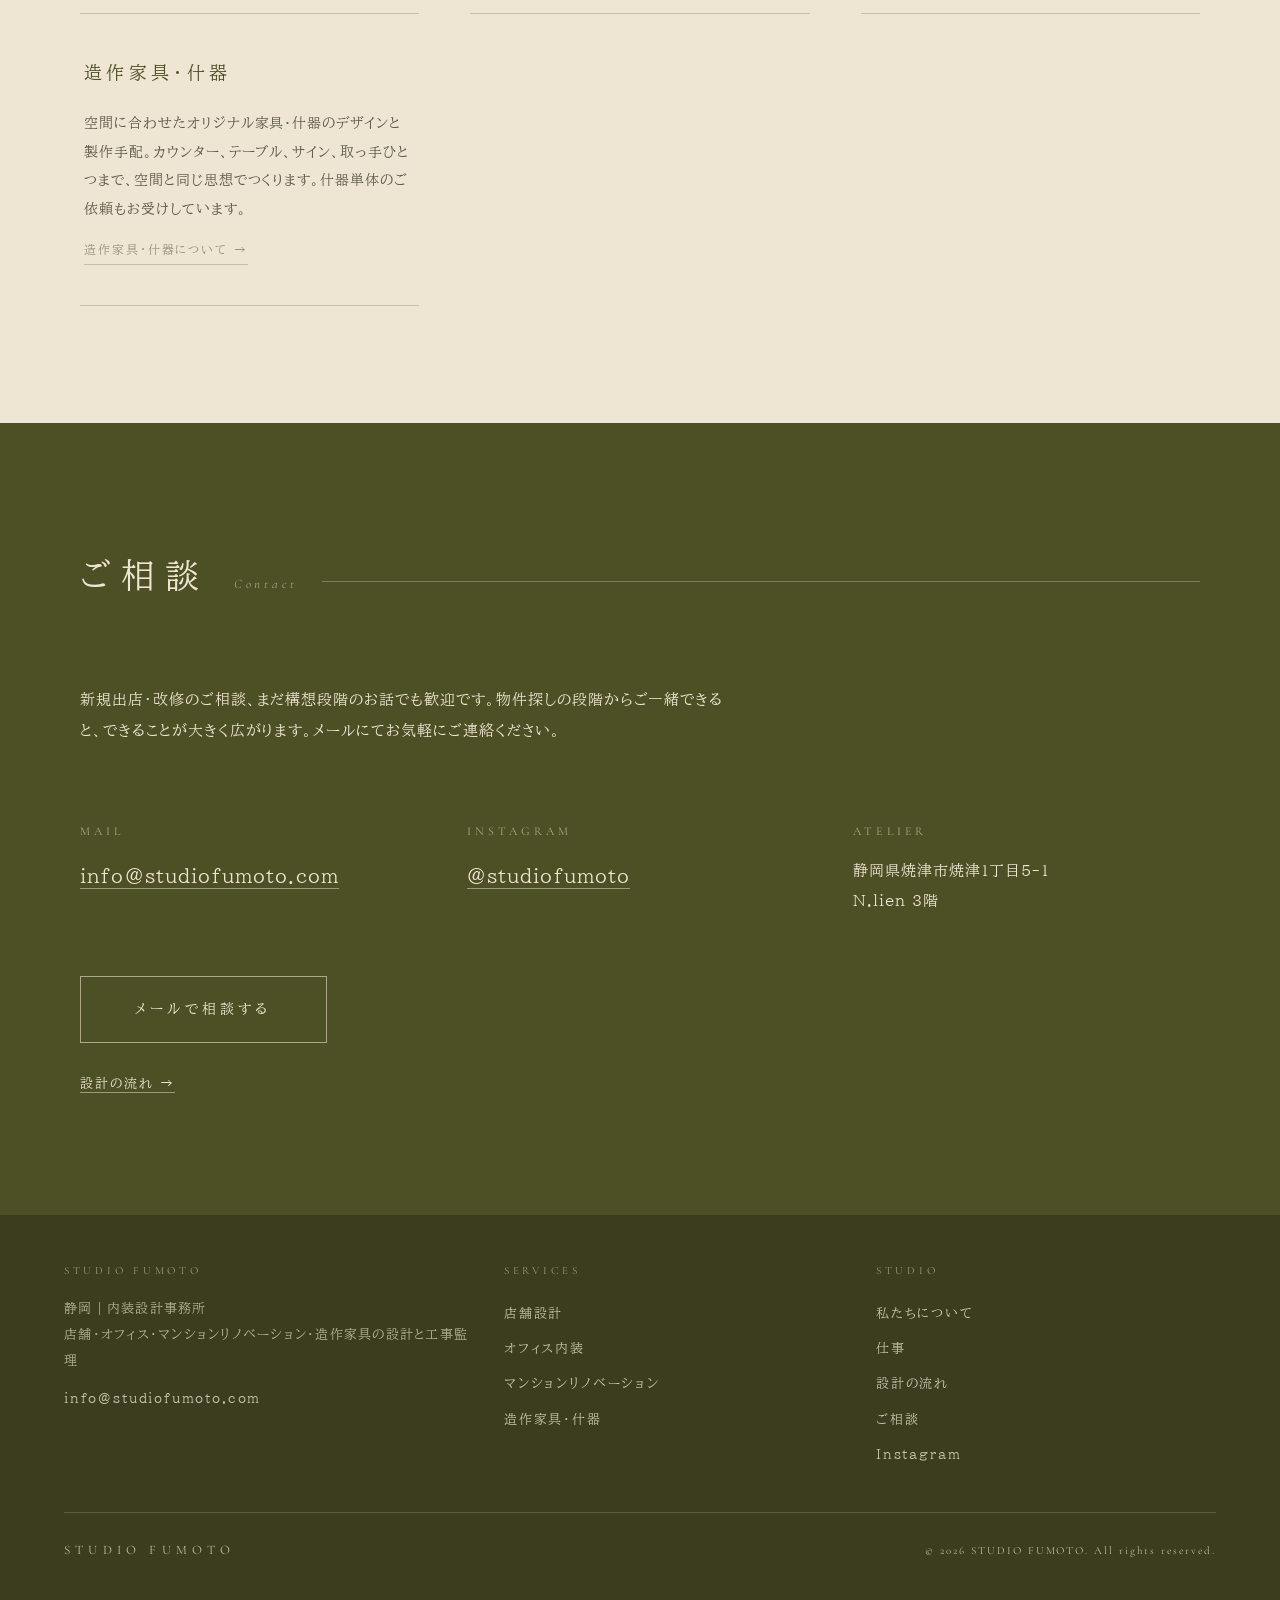
==== commit 23d33f95: "Remove fee and FAQ sections (top, sitemap, redirects)" ====
--- a/index.html
+++ b/index.html
@@ -46,7 +46,7 @@
 
 <header id="header">
   <a class="logo" href="/" aria-label="STUDIO FUMOTO トップへ"><span class="en">STUDIO FUMOTO</span></a>
-  <nav class="main" aria-label="サイト内メニュー"><a href="/about/">私たちについて</a><a href="/#work">仕事</a><a href="/#services">できること</a><a href="/flow/">流れと料金</a><a href="/faq/">よくある質問</a><a href="/contact/">ご相談</a></nav>
+  <nav class="main" aria-label="サイト内メニュー"><a href="/about/">私たちについて</a><a href="/#work">仕事</a><a href="/#services">できること</a><a href="/flow/">設計の流れ</a><a href="/contact/">ご相談</a></nav>
   <button class="menu-btn" id="menuBtn" aria-label="メニューを開く" aria-expanded="false">MENU</button>
 </header>
 <div class="menu" id="menu" aria-hidden="true">
@@ -57,8 +57,7 @@
     <li><a href="/#work"><span class="jp">仕事</span><span class="en">Work</span></a></li>
     <li><a href="/#services"><span class="jp">できること</span><span class="en">Services</span></a></li>
     <li class="sublist"><a href="/shop/">店舗設計</a><a href="/office/">オフィス内装</a><a href="/renovation/">リノベーション</a><a href="/furniture/">造作家具・什器</a></li>
-    <li><a href="/flow/"><span class="jp">流れと料金</span><span class="en">Flow & Fee</span></a></li>
-    <li><a href="/faq/"><span class="jp">よくある質問</span><span class="en">FAQ</span></a></li>
+    <li><a href="/flow/"><span class="jp">設計の流れ</span><span class="en">Flow</span></a></li>
     <li><a href="/contact/"><span class="jp">ご相談</span><span class="en">Contact</span></a></li>
   </ul>
   <div class="menu-foot">静岡｜内装設計事務所</div>
@@ -215,7 +214,7 @@
         </div>
       </dl>
       <a class="mailbtn reveal" href="mailto:info@studiofumoto.com">メールで相談する</a>
-      <p class="reveal" style="margin-top:28px;font-size:12.5px;letter-spacing:.16em"><a href="/flow/" style="border-bottom:1px solid rgba(239,229,211,.5);padding-bottom:2px">設計の流れと料金 →</a>　　<a href="/faq/" style="border-bottom:1px solid rgba(239,229,211,.5);padding-bottom:2px">よくある質問 →</a></p>
+      <p class="reveal" style="margin-top:28px;font-size:12.5px;letter-spacing:.16em"><a href="/flow/" style="border-bottom:1px solid rgba(239,229,211,.5);padding-bottom:2px">設計の流れ →</a></p>
     </div>
   </section>
 
@@ -240,8 +239,7 @@
       <h4>STUDIO</h4>
       <a href="/about/">私たちについて</a>
       <a href="/#work">仕事</a>
-      <a href="/flow/">流れと料金</a>
-      <a href="/faq/">よくある質問</a>
+      <a href="/flow/">設計の流れ</a>
       <a href="/contact/">ご相談</a>
       <a href="https://www.instagram.com/studiofumoto/" target="_blank" rel="noopener">Instagram</a>
     </div>
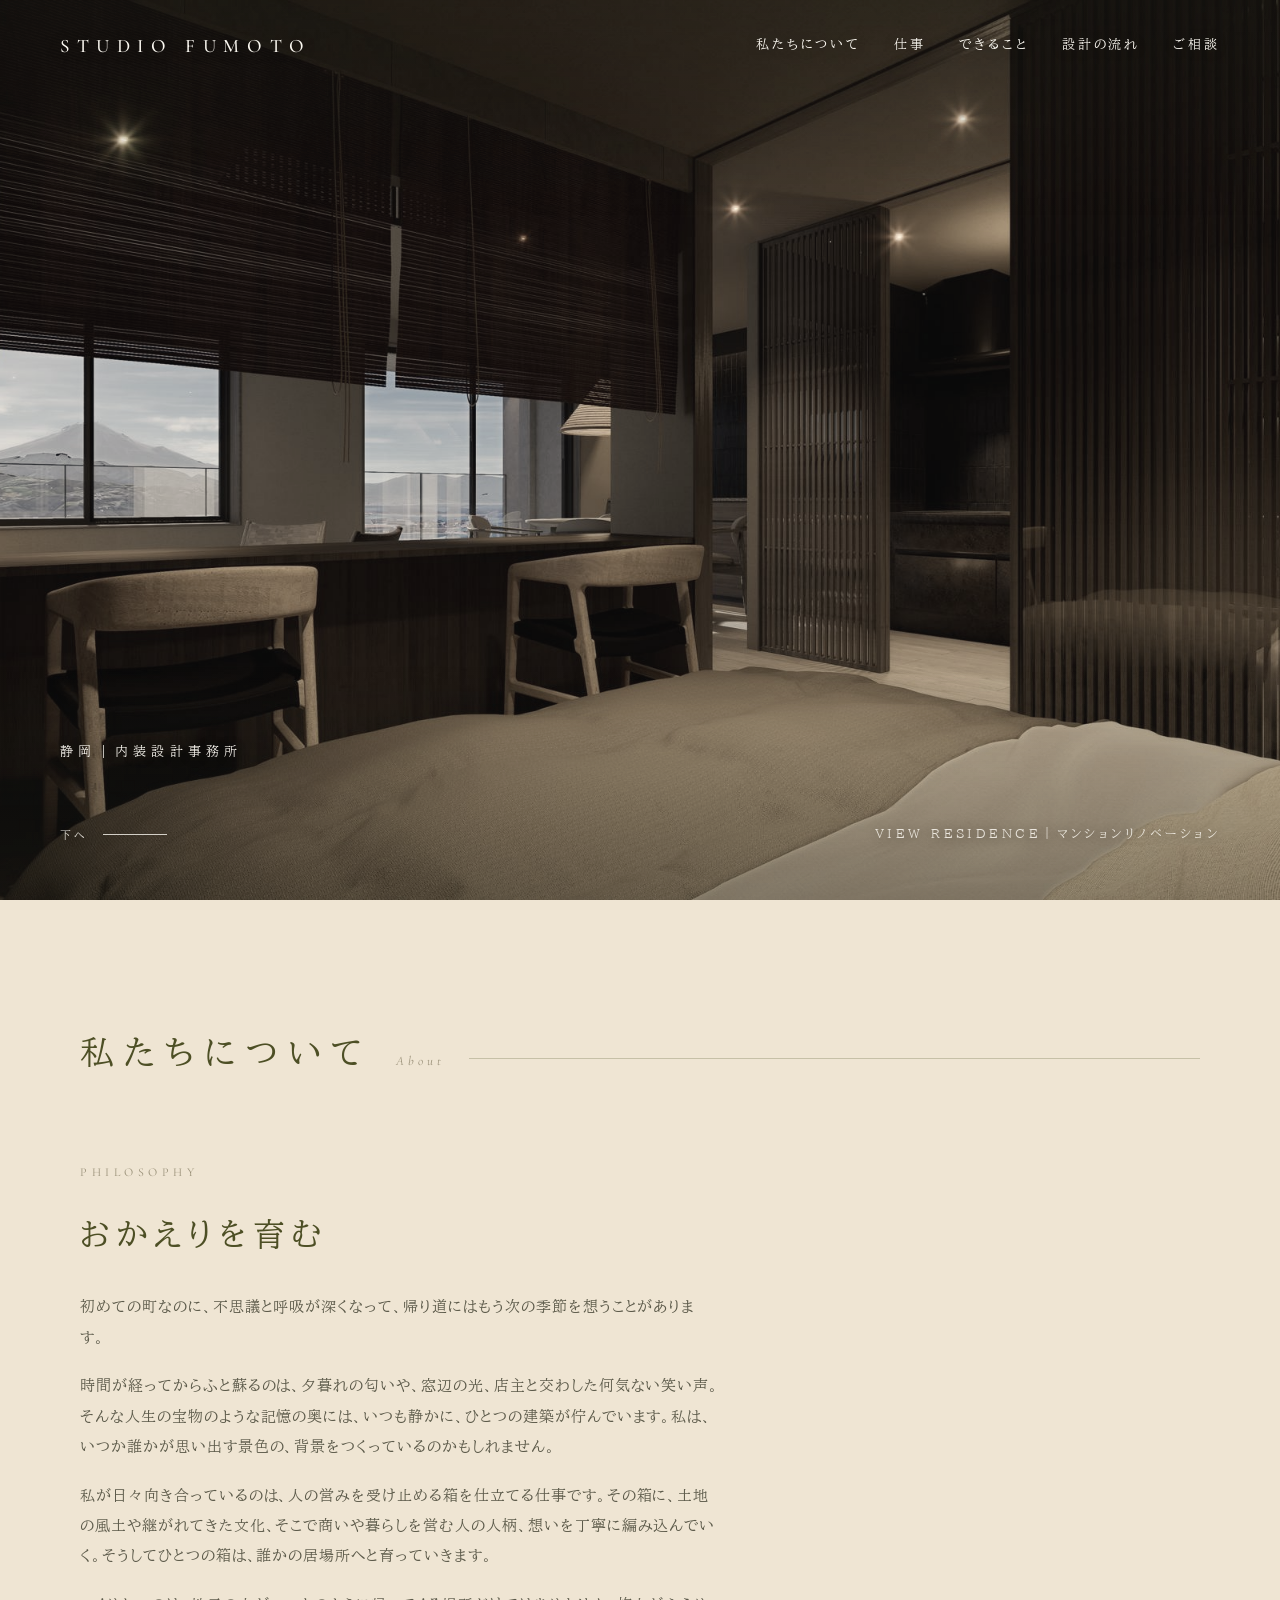
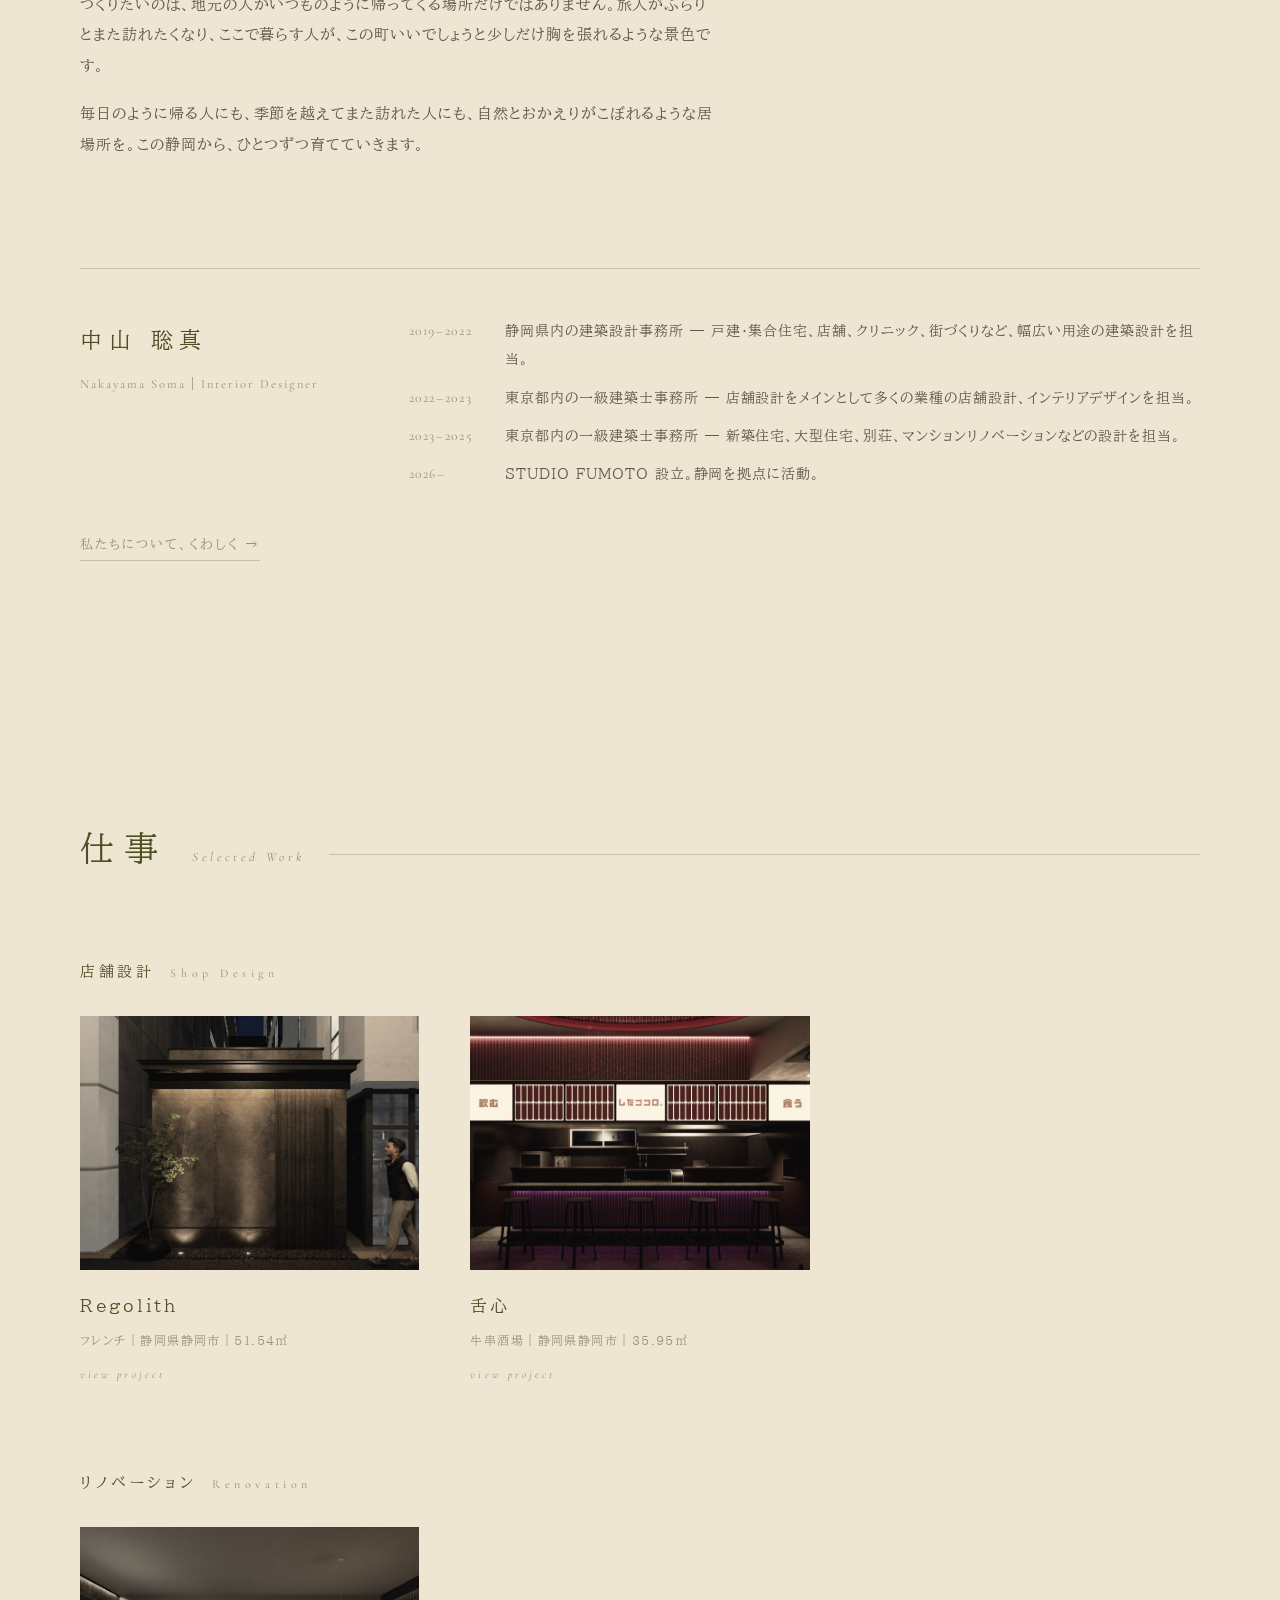
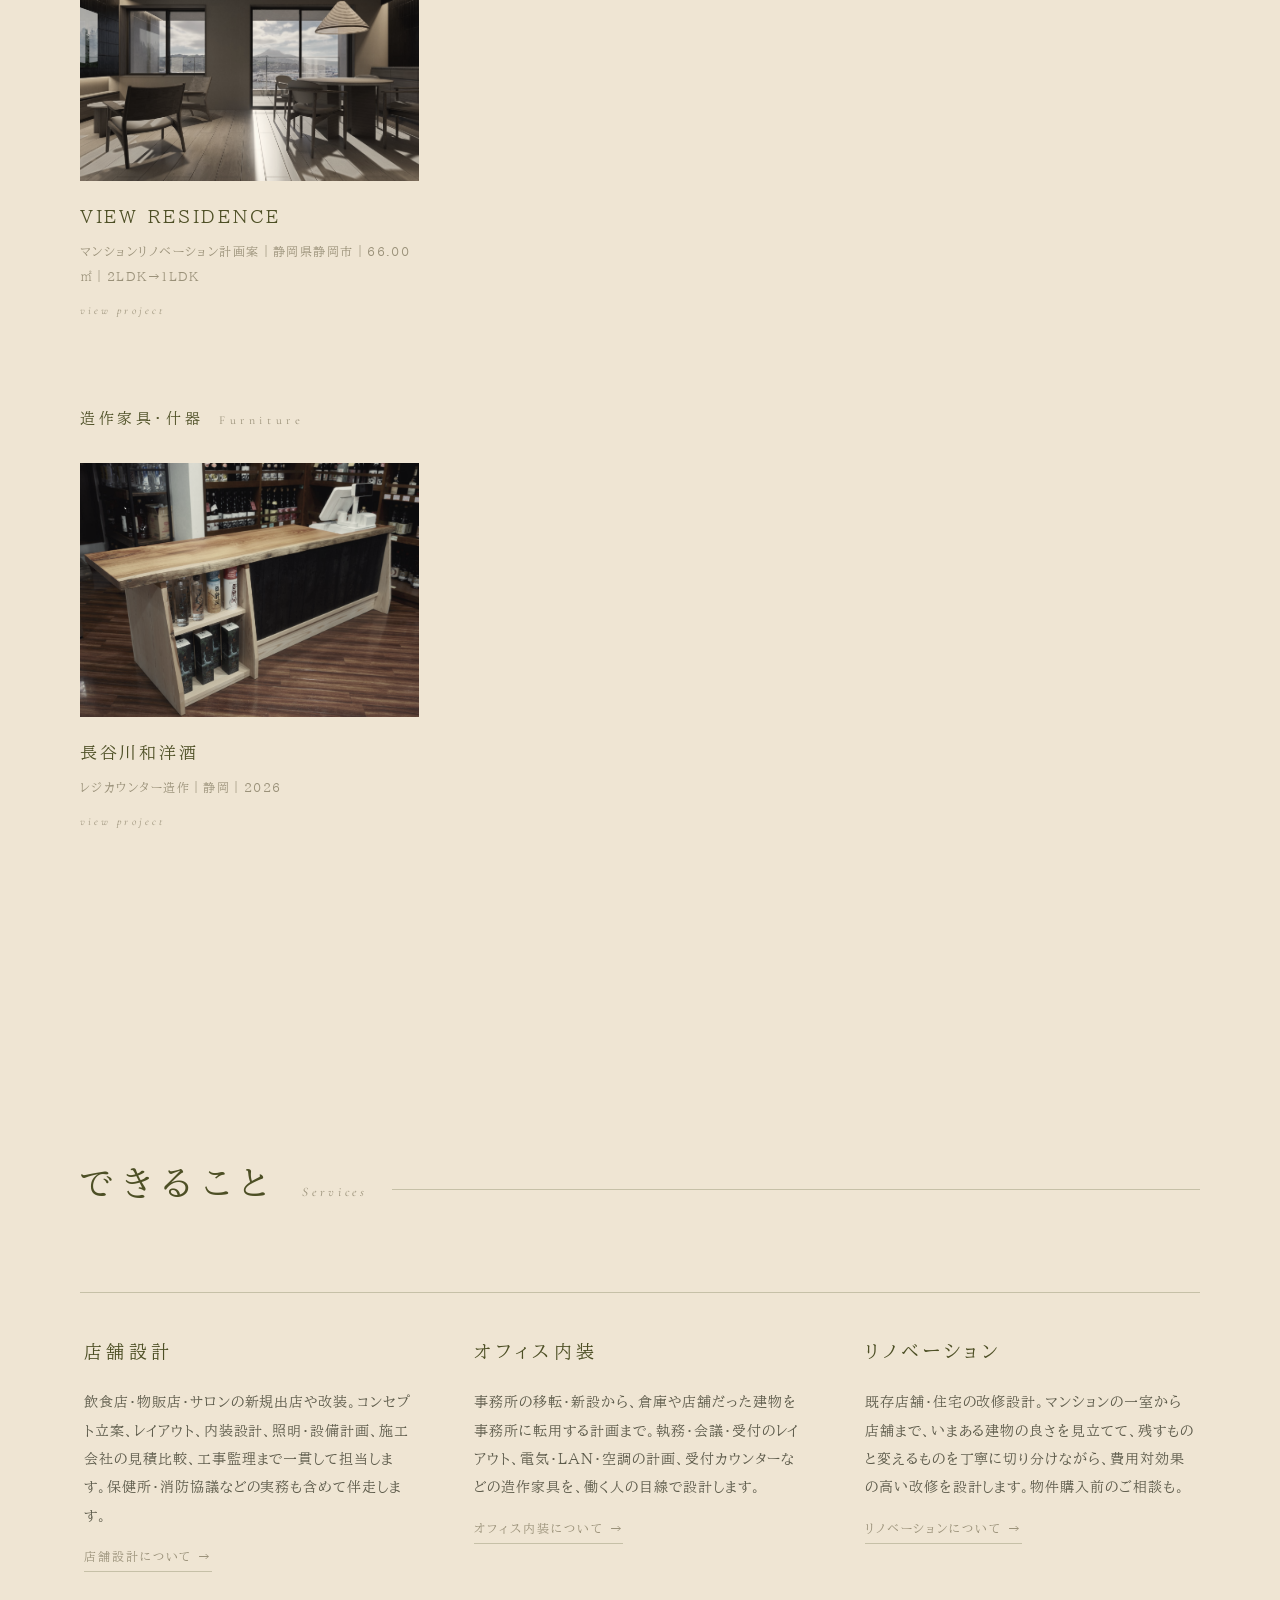
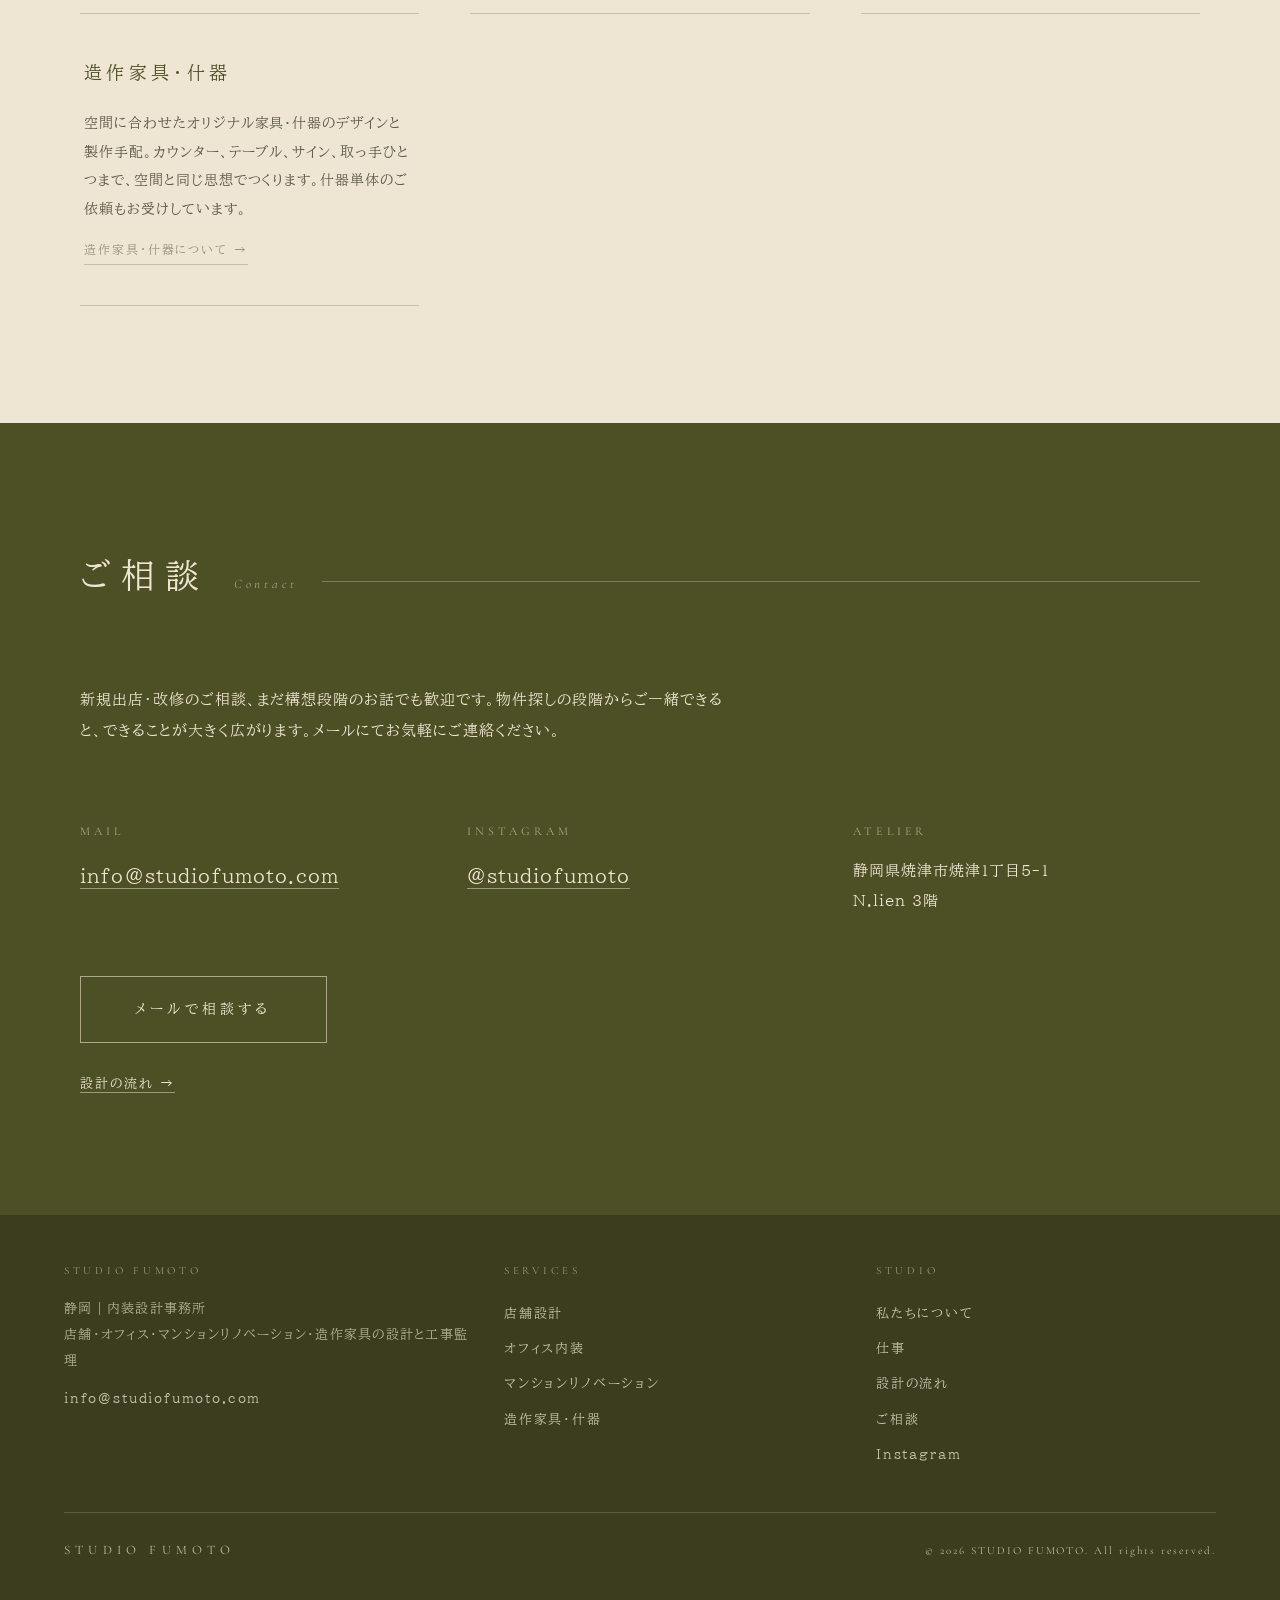
==== commit 7dfa521d: "Add zesshin photos to hero shuffle" ====
--- a/index.html
+++ b/index.html
@@ -290,6 +290,13 @@
     {src:"/images/shitagokoro_cg_3.jpg", caption:"舌心｜牛串酒場", alt:"舌心 店内CGパース"},
     {src:"/images/shitagokoro_cg_4.jpg", caption:"舌心｜牛串酒場", alt:"舌心 外観CGパース"},
     {src:"/images/shitagokoro_cg_5.jpg", caption:"舌心｜牛串酒場", alt:"舌心 個室CGパース"},
+    {src:"/images/shitagokoro_1.jpg",    caption:"舌心｜牛串酒場", alt:"舌心 竣工写真"},
+    {src:"/images/shitagokoro_2.jpg",    caption:"舌心｜牛串酒場", alt:"舌心 竣工写真"},
+    {src:"/images/shitagokoro_3.jpg",    caption:"舌心｜牛串酒場", alt:"舌心 竣工写真"},
+    {src:"/images/shitagokoro_4.jpg",    caption:"舌心｜牛串酒場", alt:"舌心 竣工写真"},
+    {src:"/images/shitagokoro_5.jpg",    caption:"舌心｜牛串酒場", alt:"舌心 竣工写真"},
+    {src:"/images/shitagokoro_6.jpg",    caption:"舌心｜牛串酒場", alt:"舌心 竣工写真"},
+    {src:"/images/shitagokoro_7.jpg",    caption:"舌心｜牛串酒場", alt:"舌心 竣工写真"},
     {src:"/images/reno_cg_1.jpg",        caption:"VIEW RESIDENCE｜マンションリノベーション", alt:"VIEW RESIDENCE リビングCGパース"},
     {src:"/images/reno_cg_2.jpg",        caption:"VIEW RESIDENCE｜マンションリノベーション", alt:"VIEW RESIDENCE CGパース"},
     {src:"/images/reno_cg_3.jpg",        caption:"VIEW RESIDENCE｜マンションリノベーション", alt:"VIEW RESIDENCE CGパース"},
@@ -336,7 +343,7 @@
     const d=document.createElement('div');
     d.className='slide';
     const im=document.createElement('img');
-    im.dataset.src=src; im.alt=alt;          // 33枚を一度に読まず、表示直前に読み込む
+    im.dataset.src=src; im.alt=alt;          // 全枚数を一度に読まず、表示直前に読み込む
     d.appendChild(im);
     hero.prepend(d);
     return d;
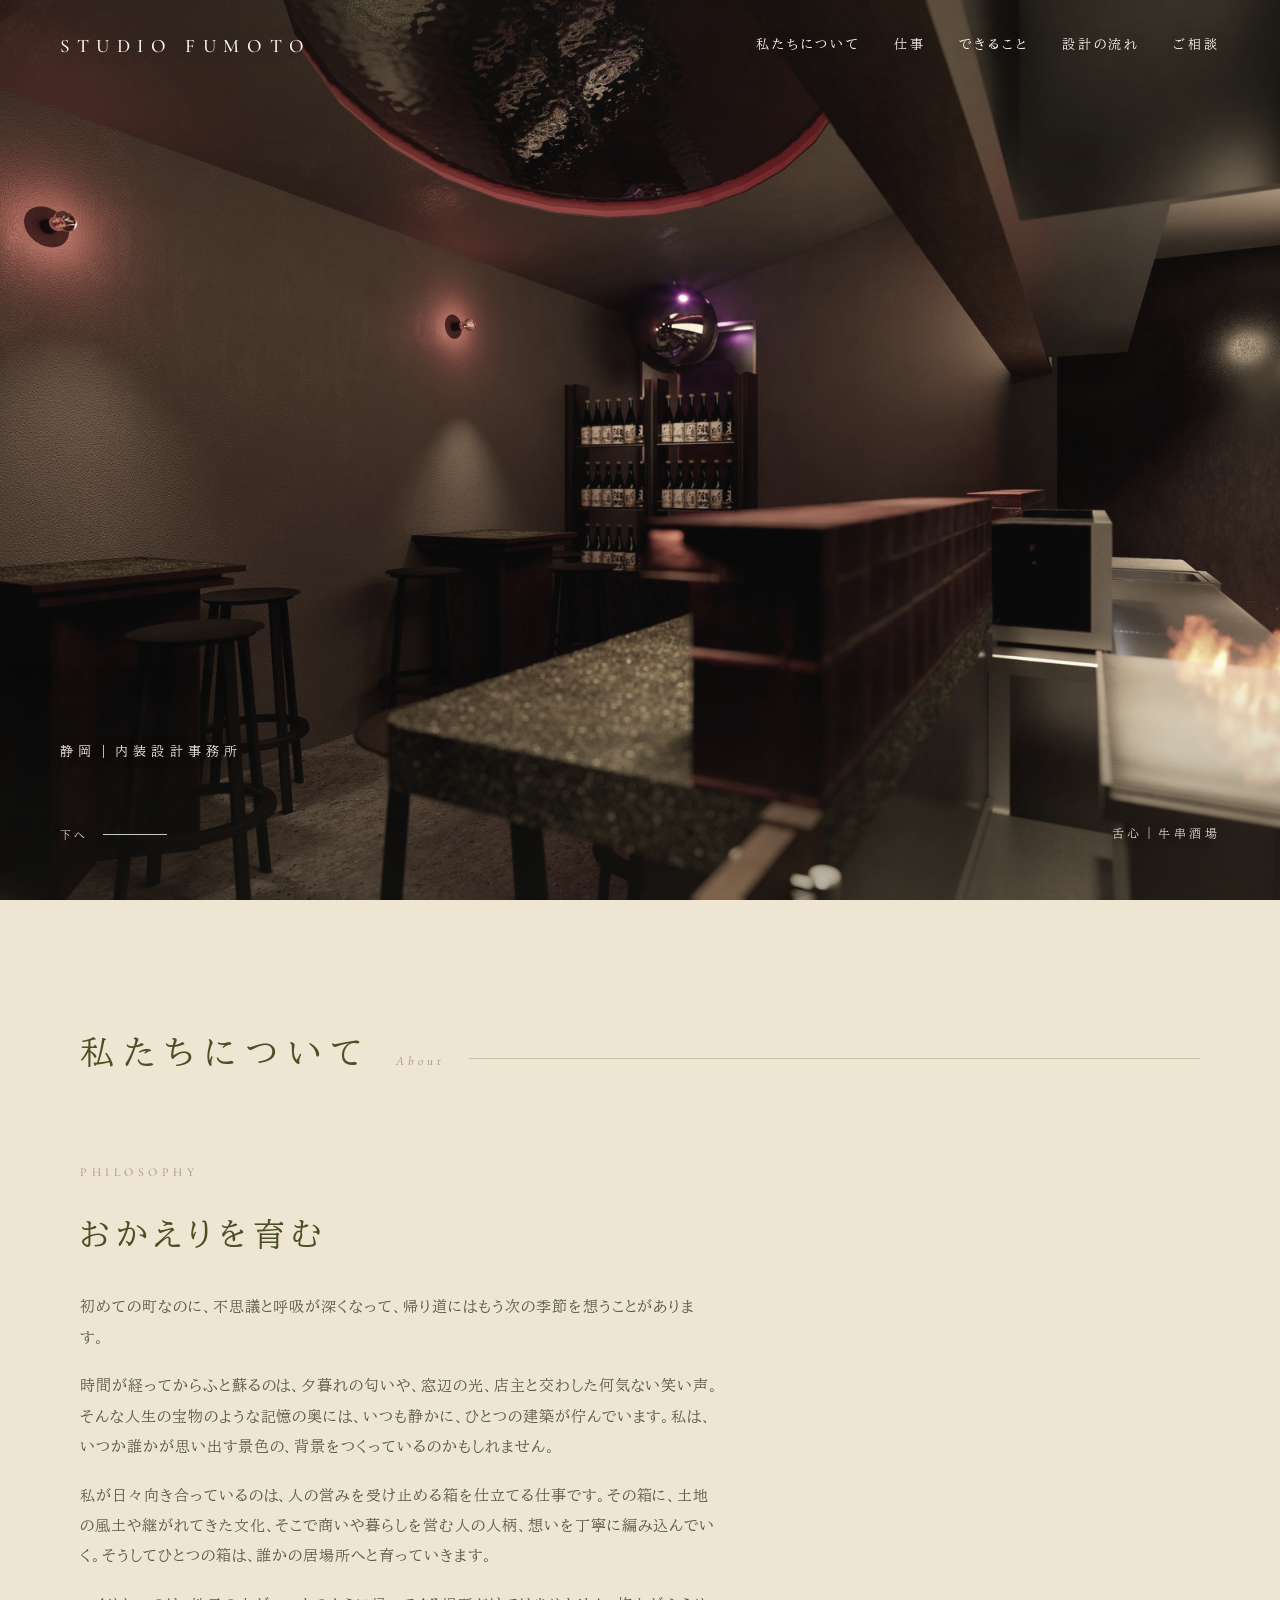
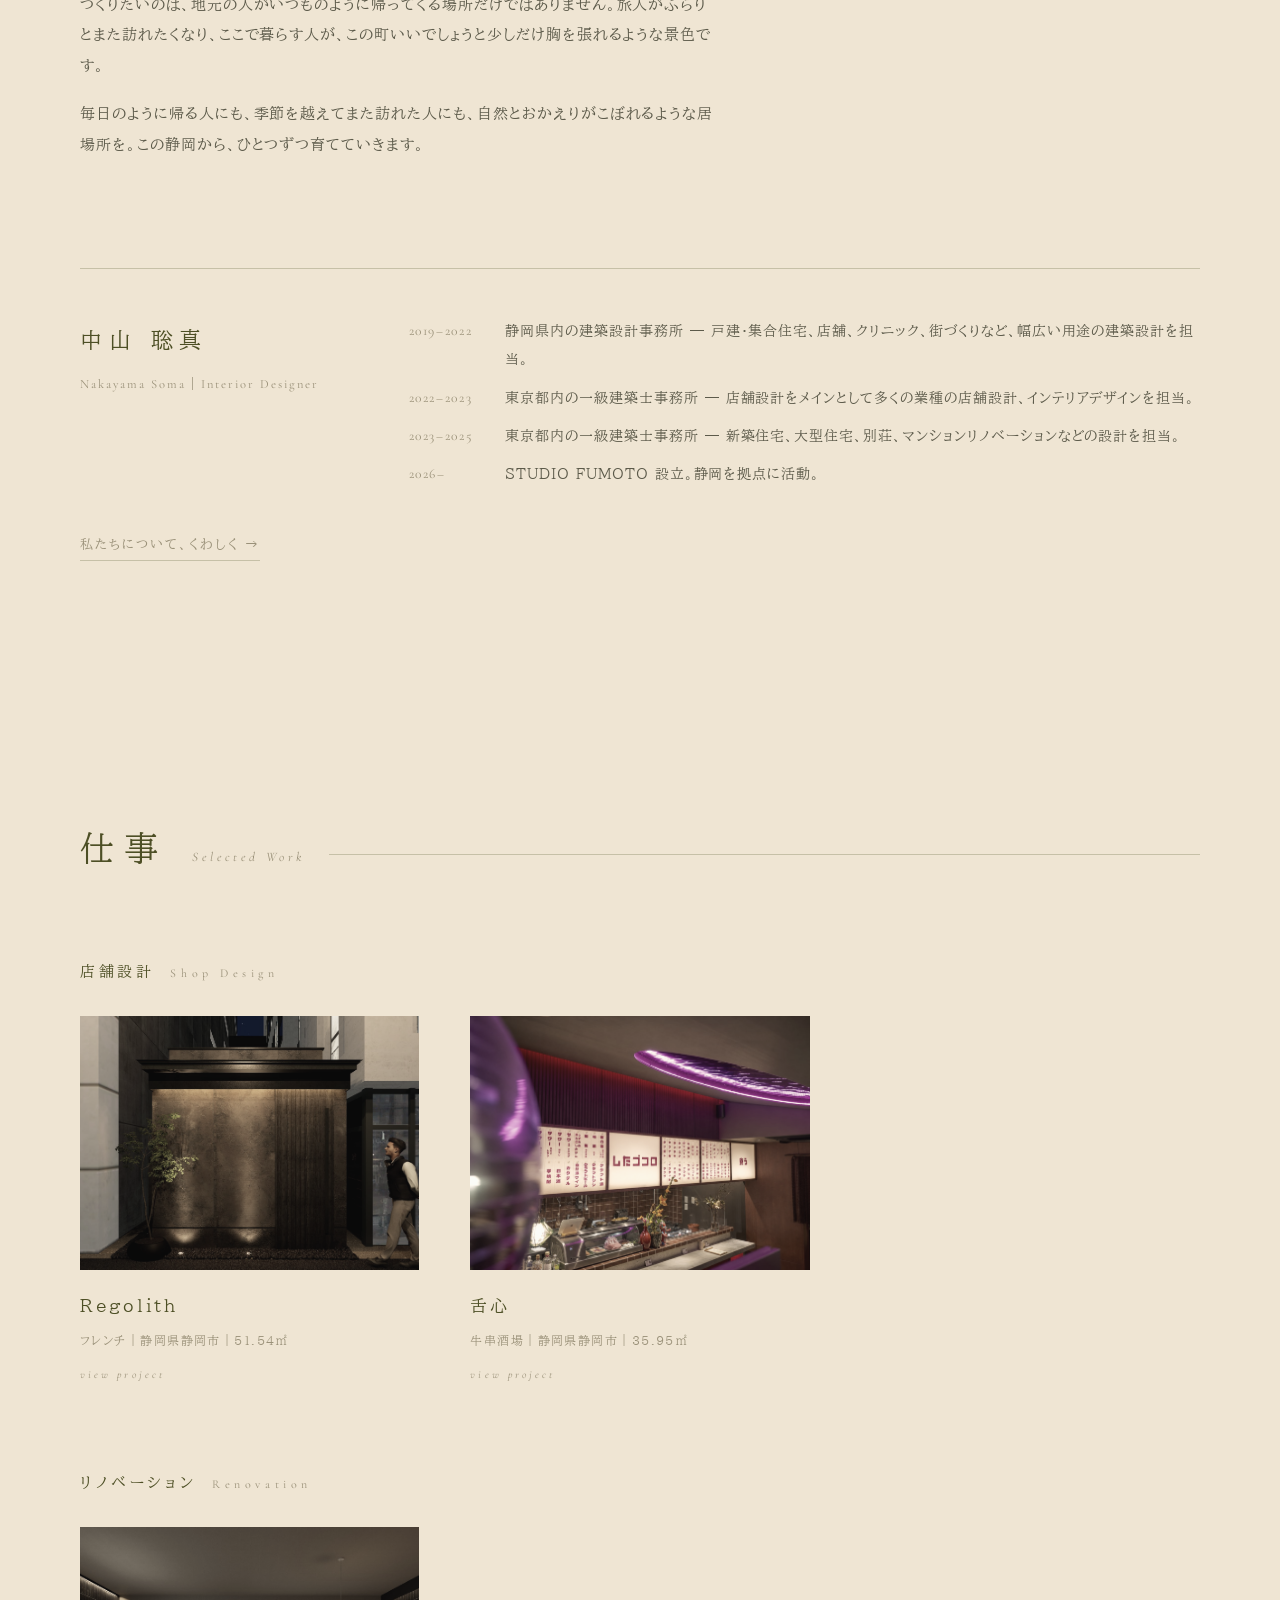
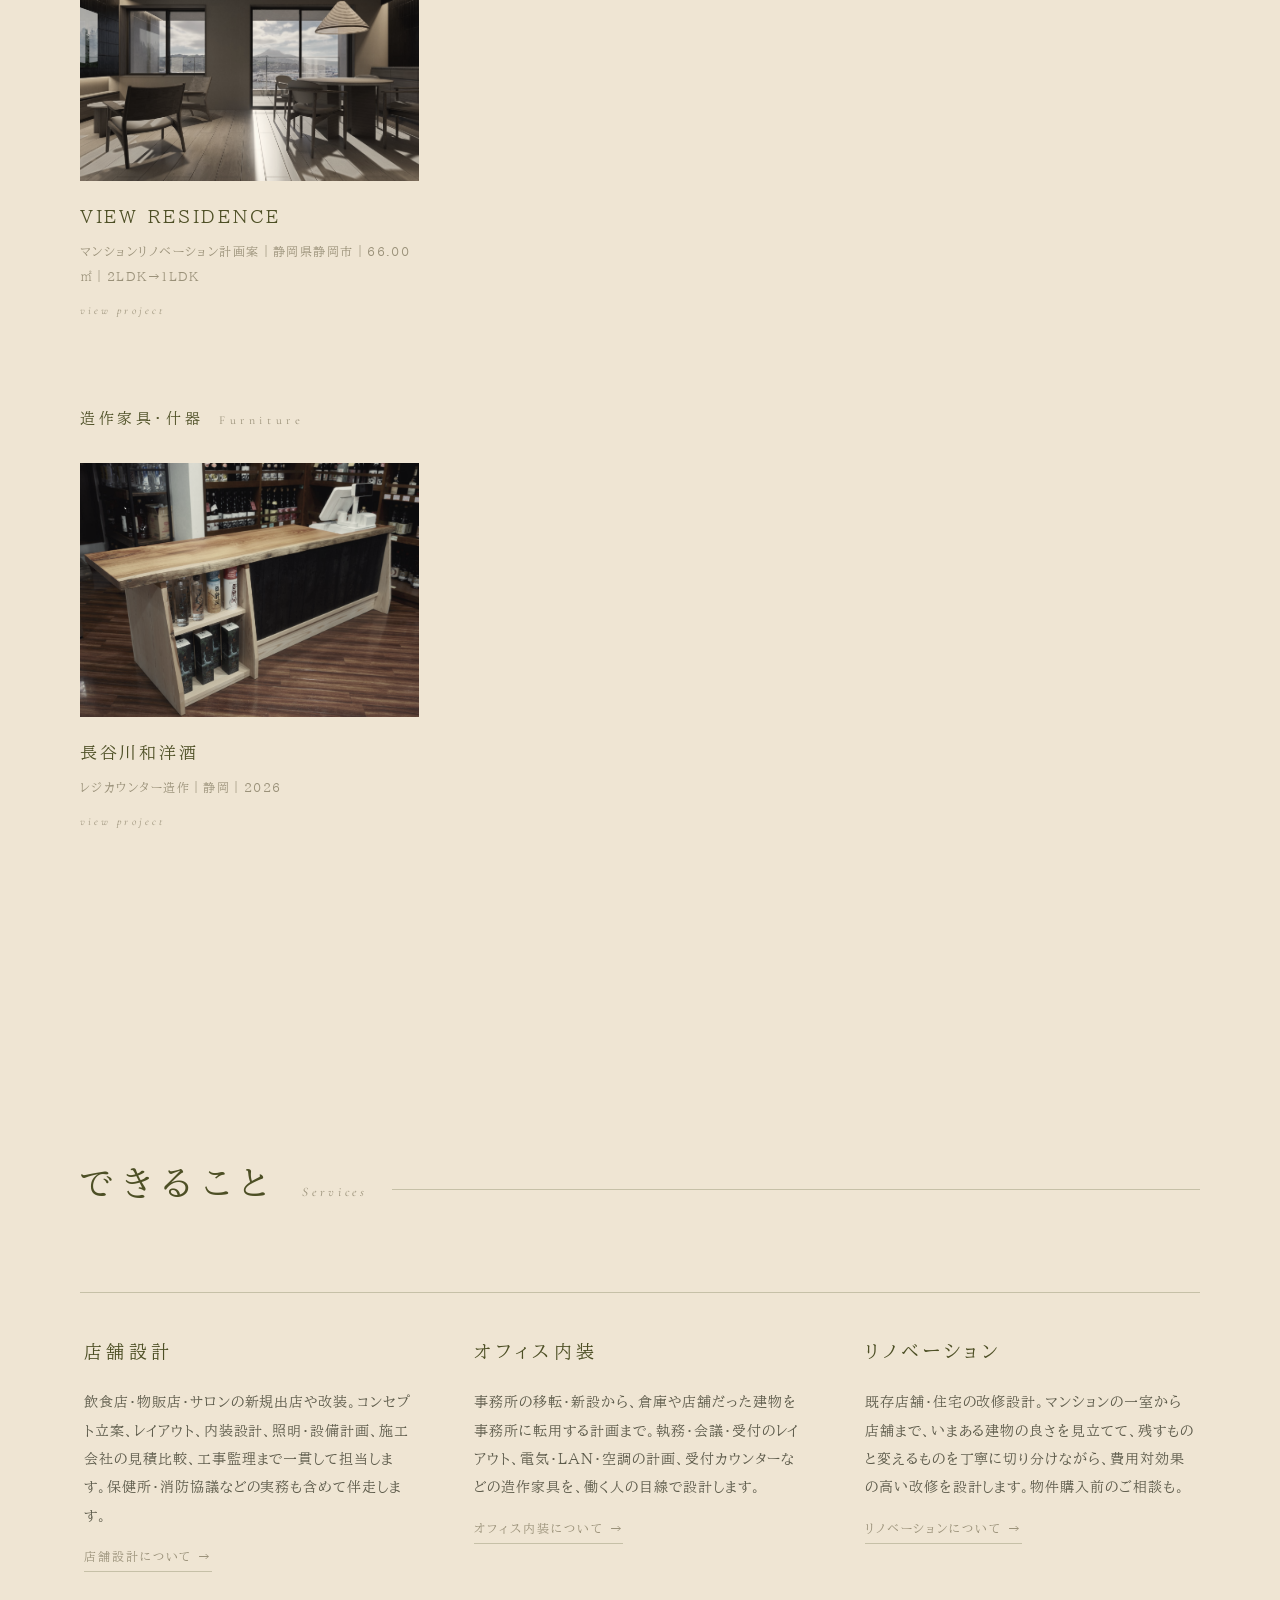
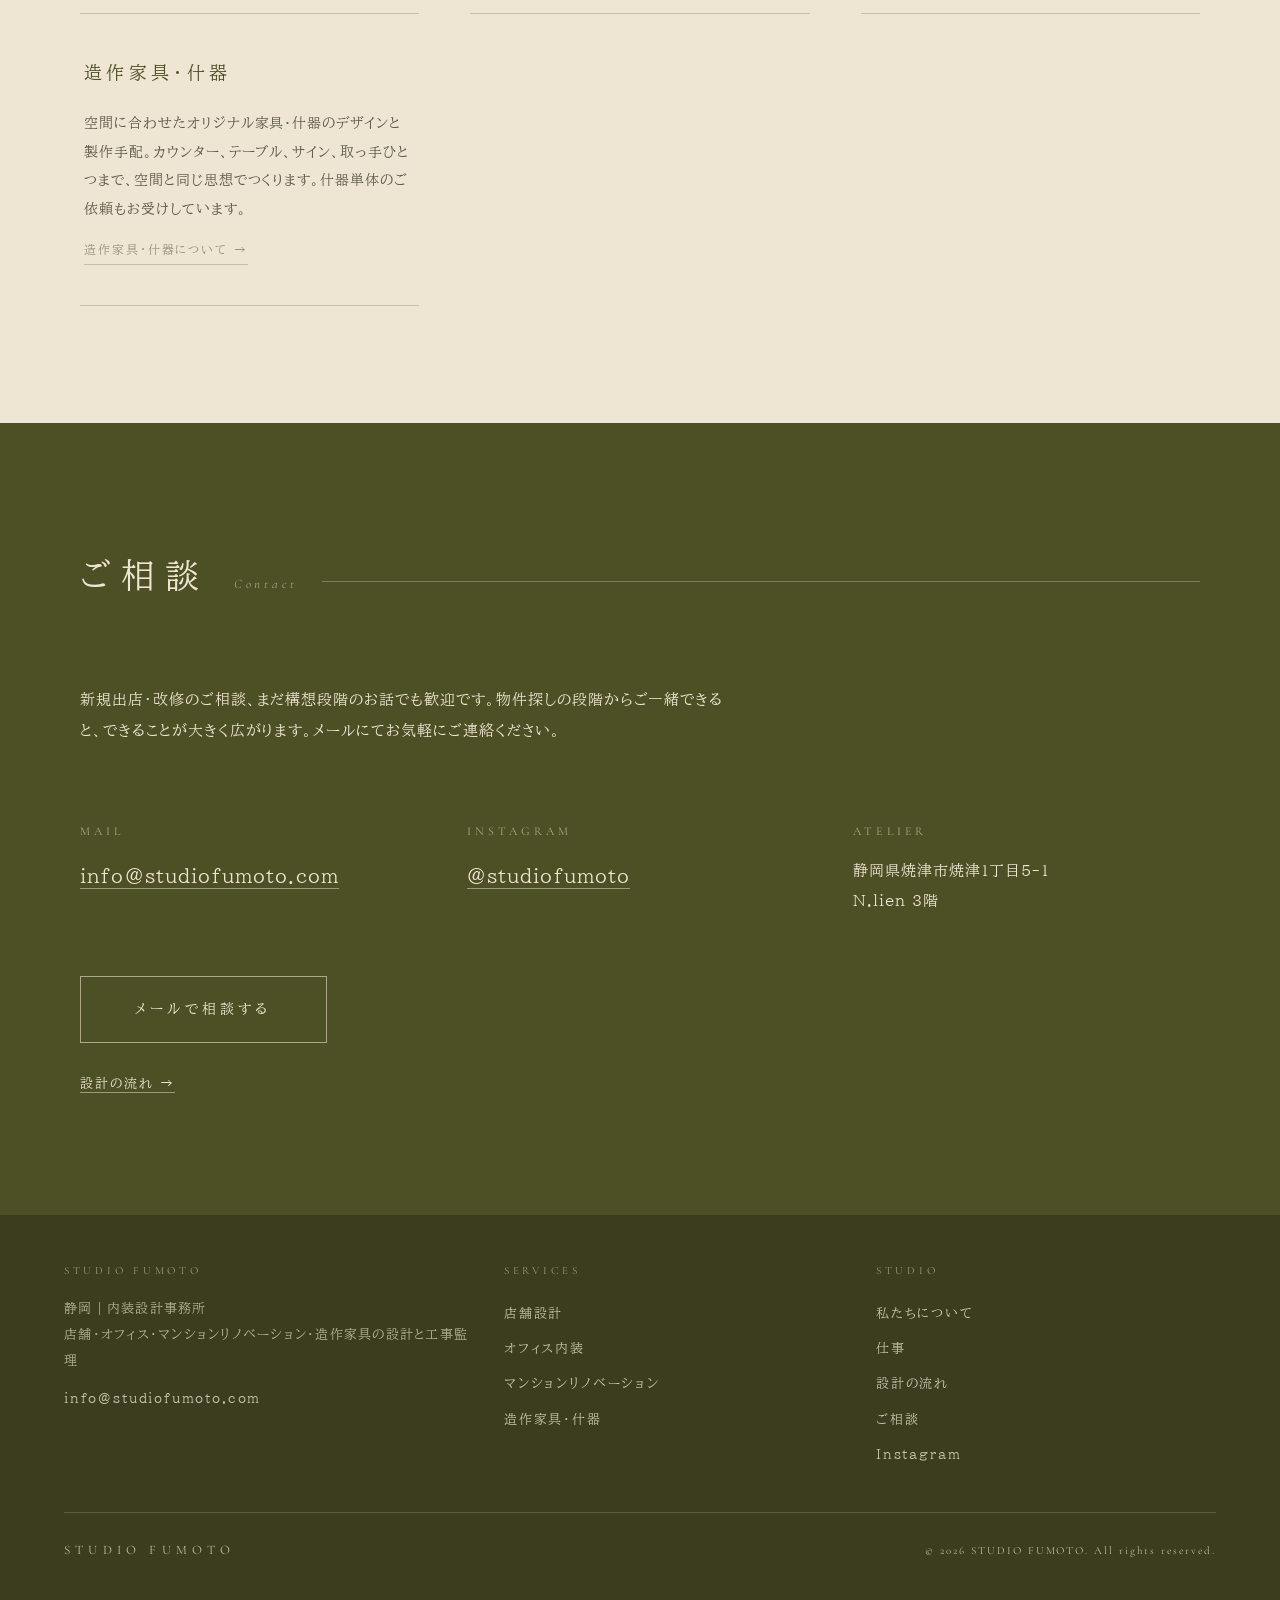
==== commit 5aacfee7: "Use zesshin photo 03 as work thumbnail (top)" ====
--- a/index.html
+++ b/index.html
@@ -126,7 +126,7 @@
           <div class="view">view project</div>
         </a>
         <a class="work-item reveal" href="/works/zesshin/">
-          <div class="ph"><img src="/images/shitagokoro_cg_1.jpg" alt="舌心 牛串酒場" loading="lazy"></div>
+          <div class="ph"><img src="/images/shitagokoro_3.jpg" alt="舌心 牛串酒場" loading="lazy"></div>
           <h3>舌心</h3>
           <div class="meta">牛串酒場｜静岡県静岡市｜35.95㎡</div>
           <div class="view">view project</div>
